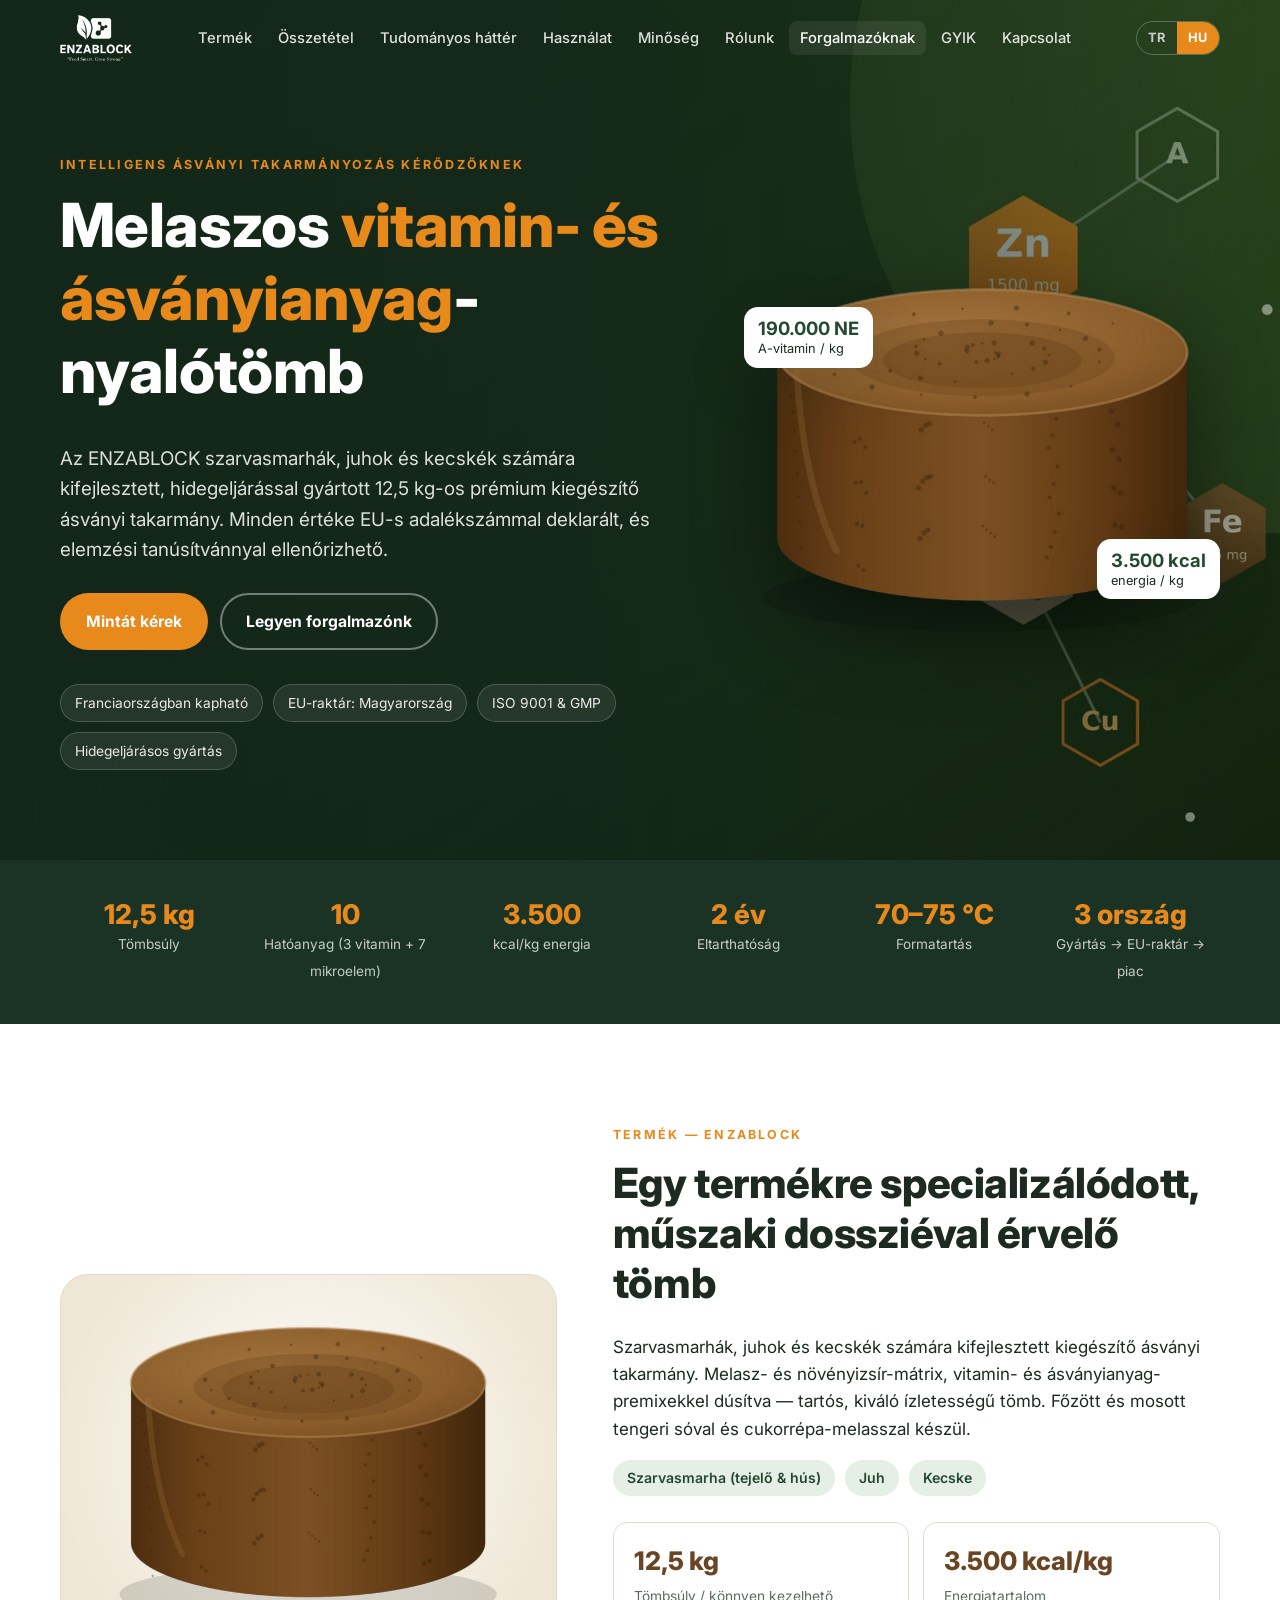
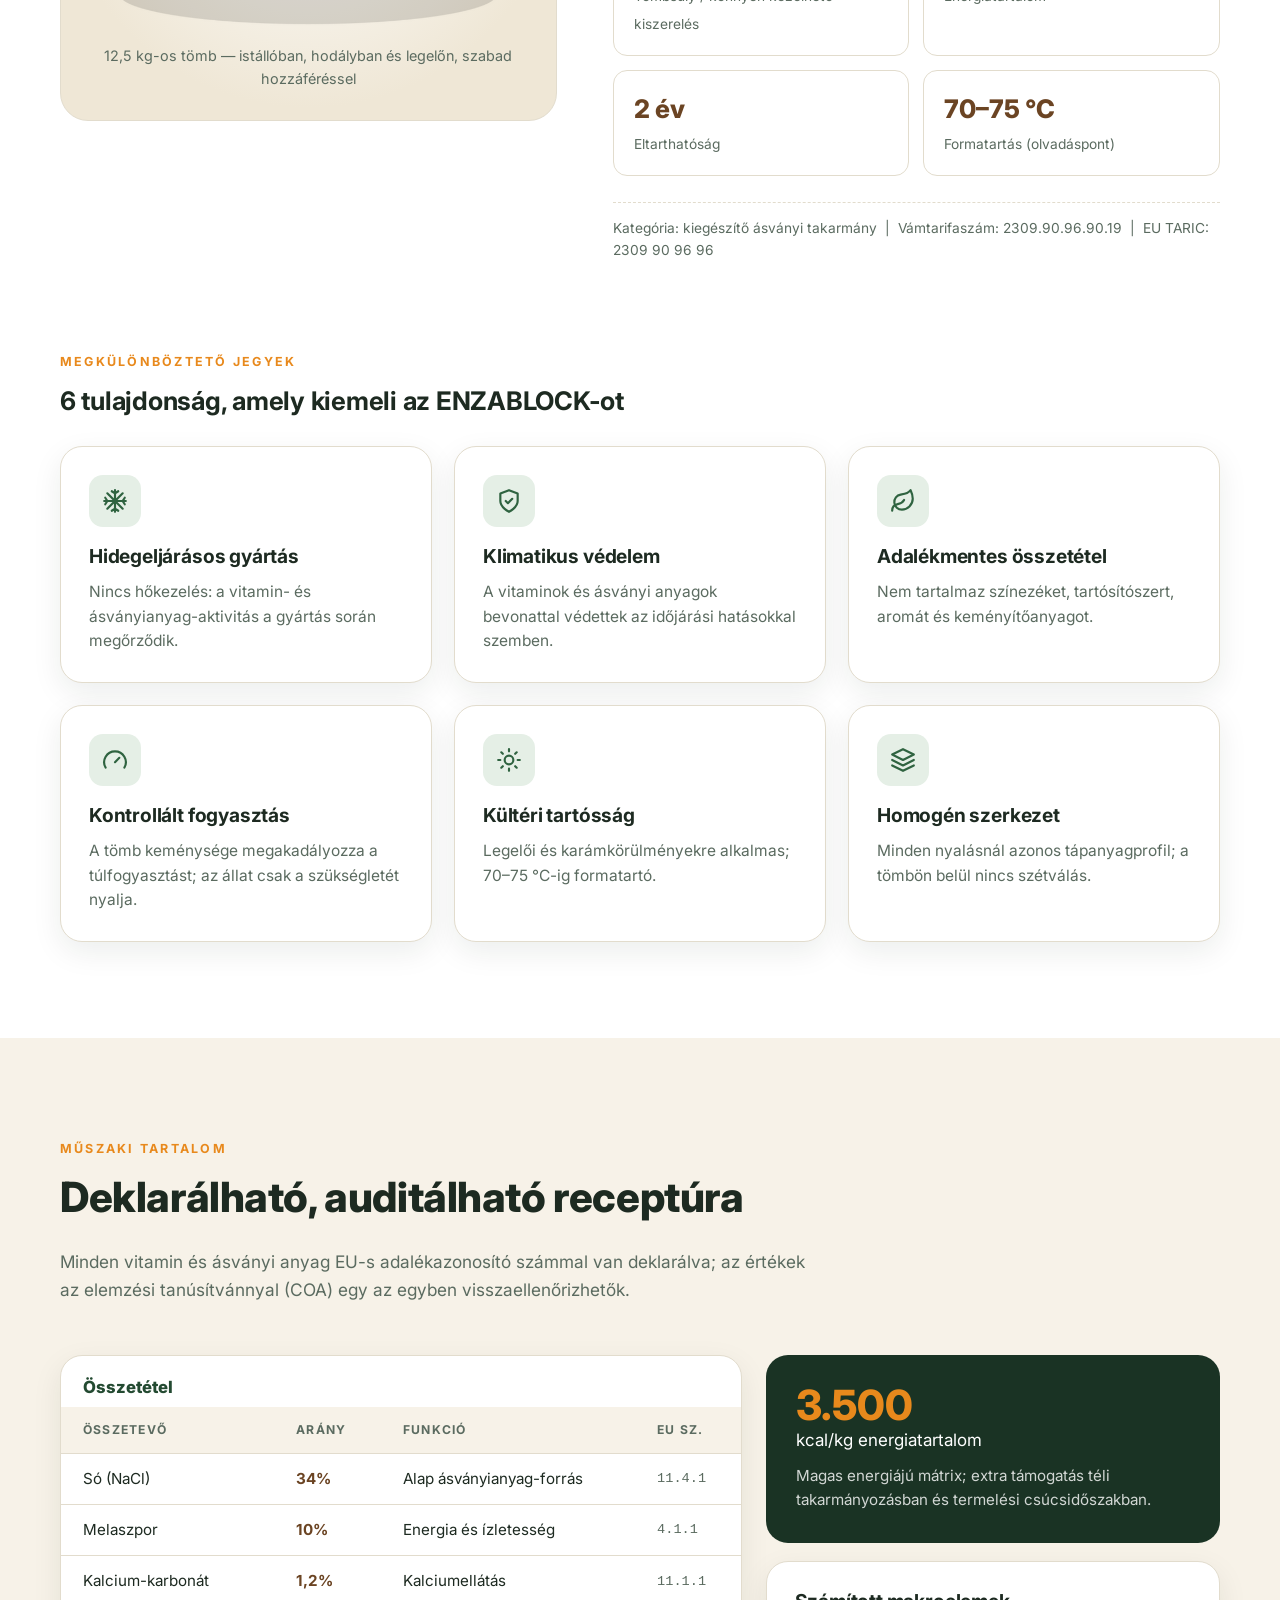
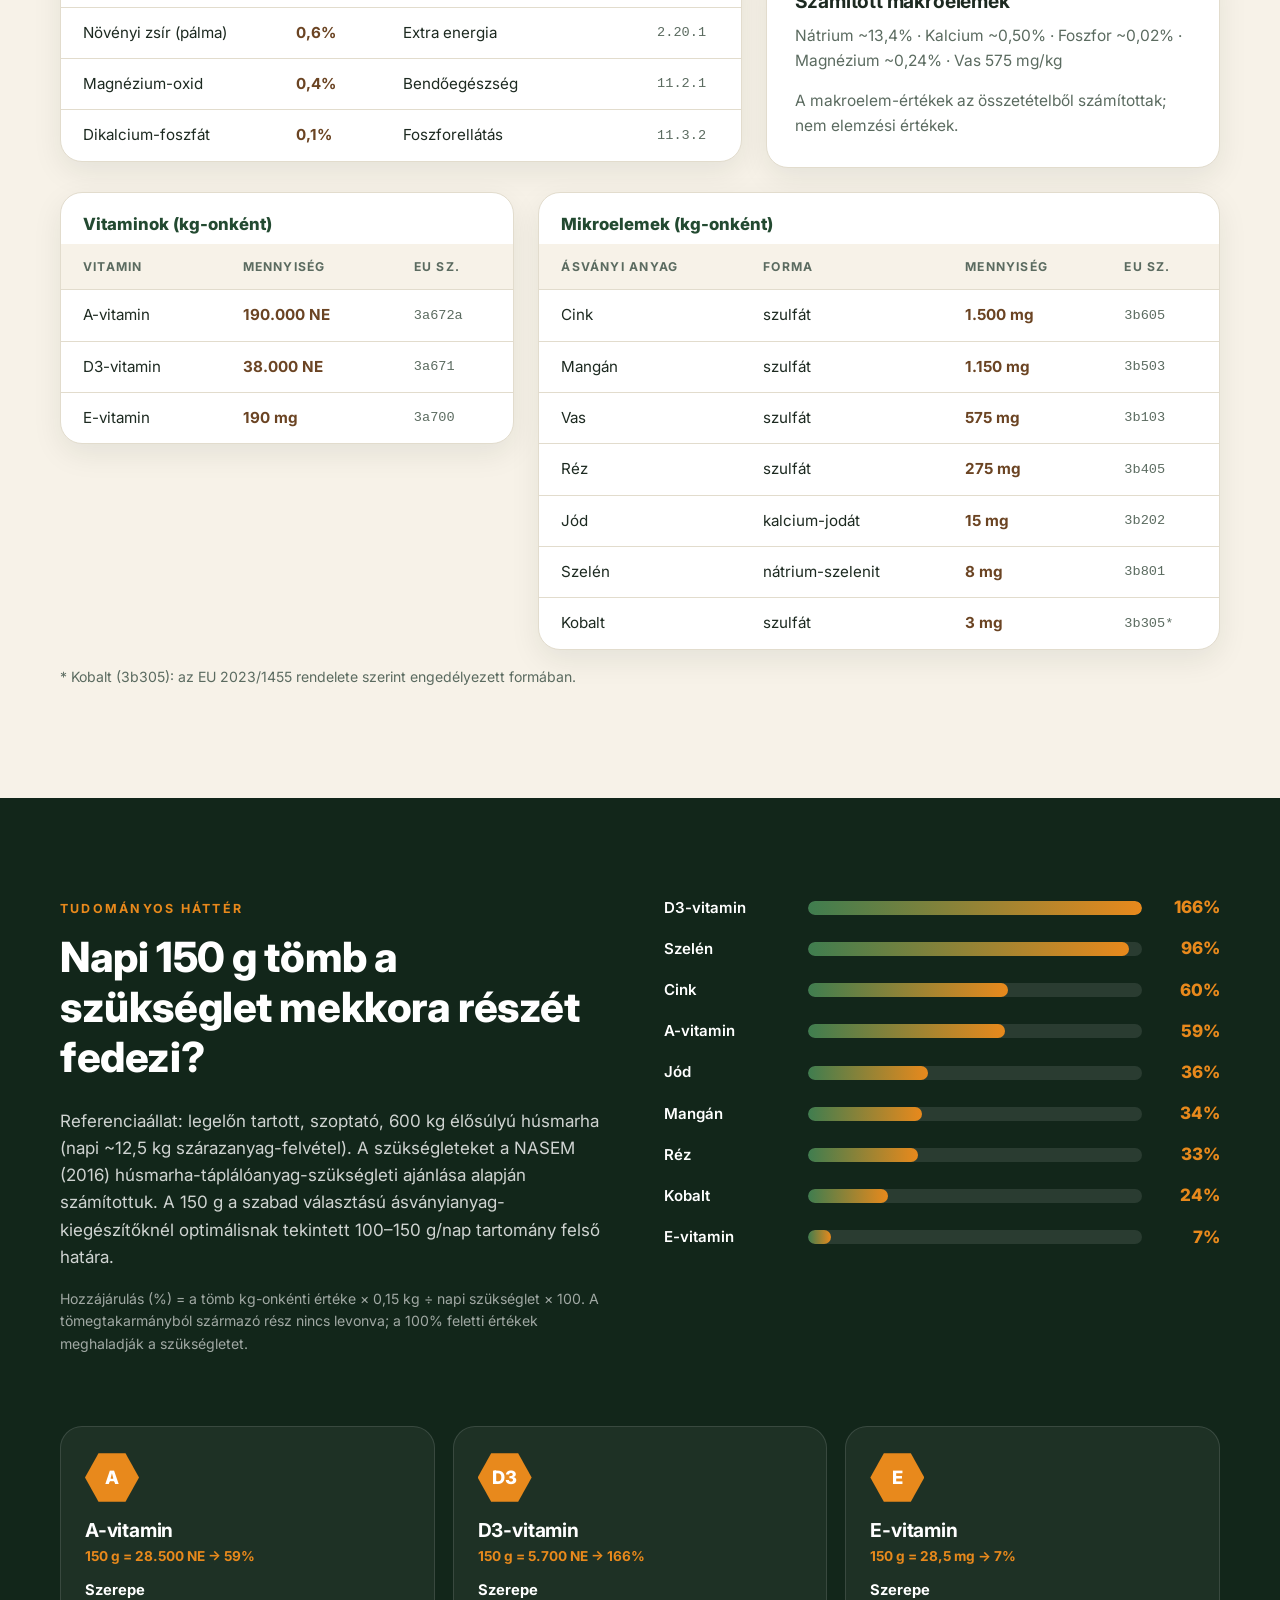
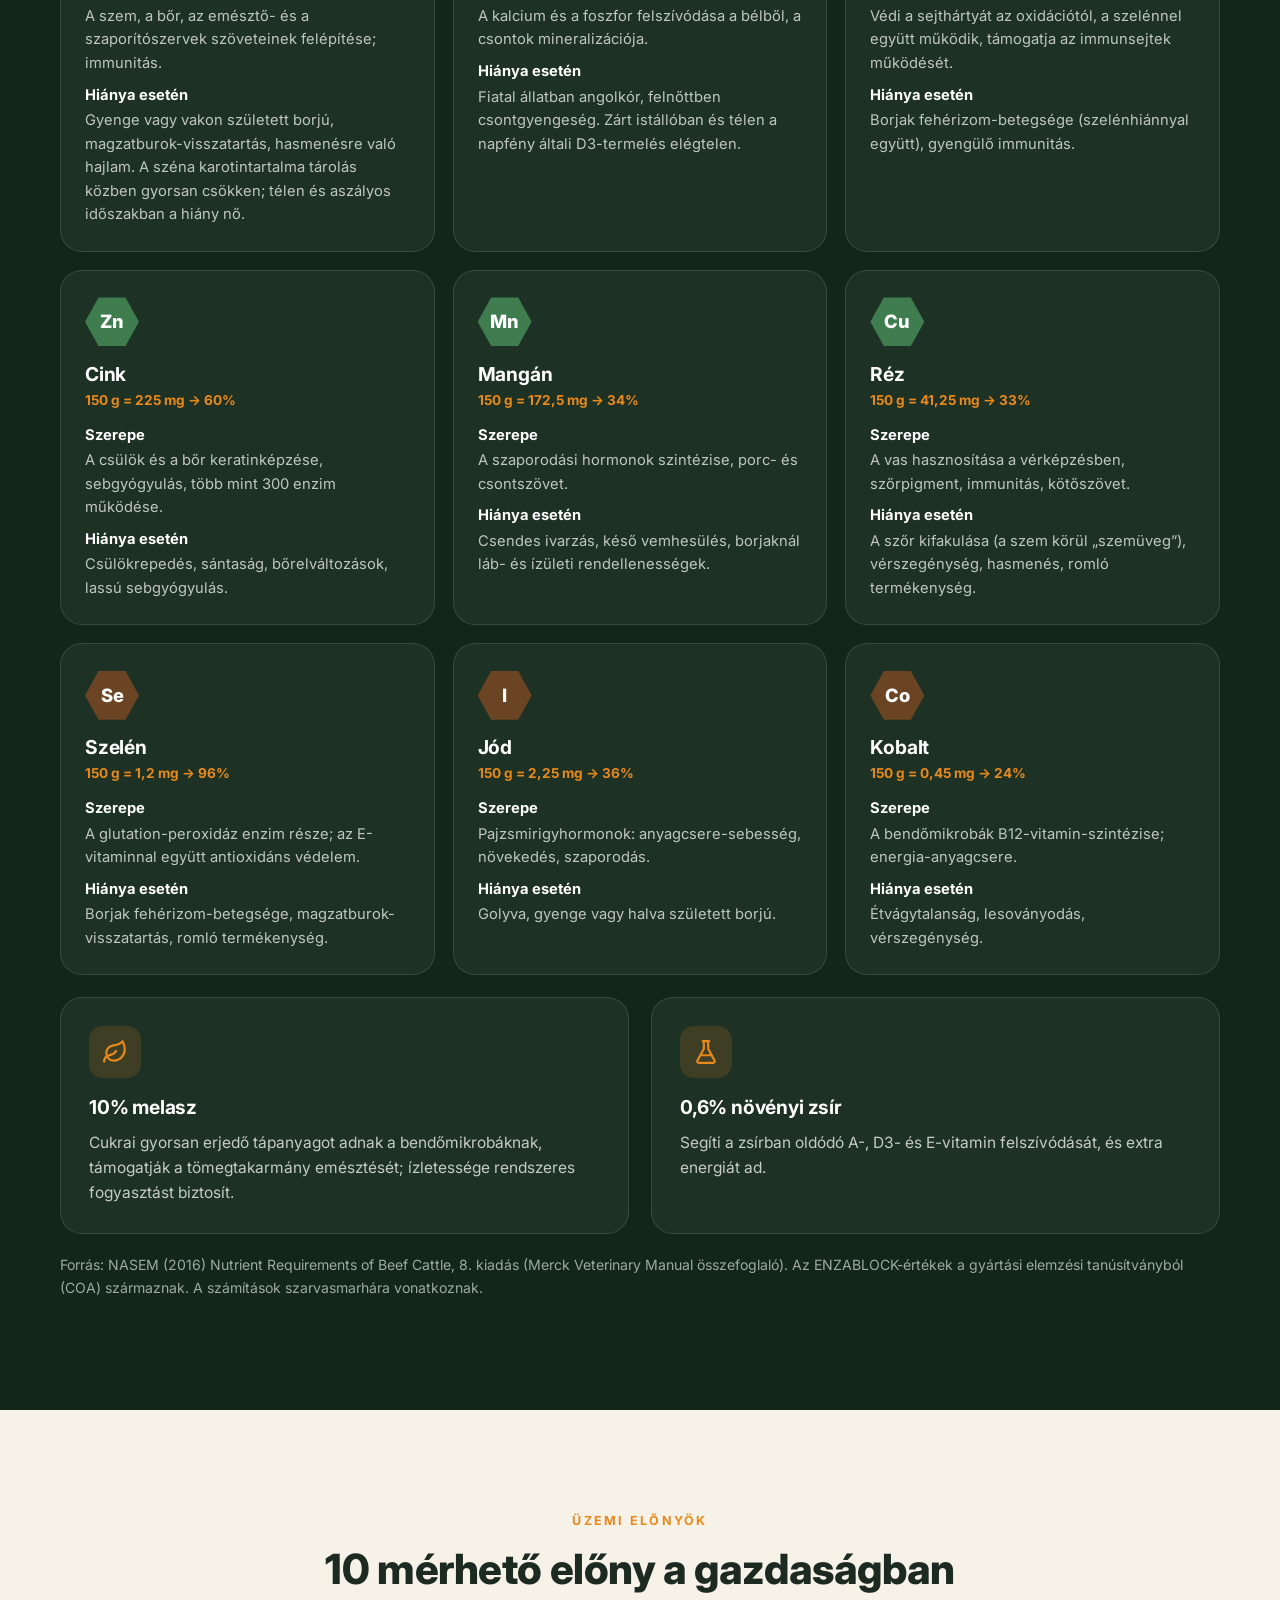
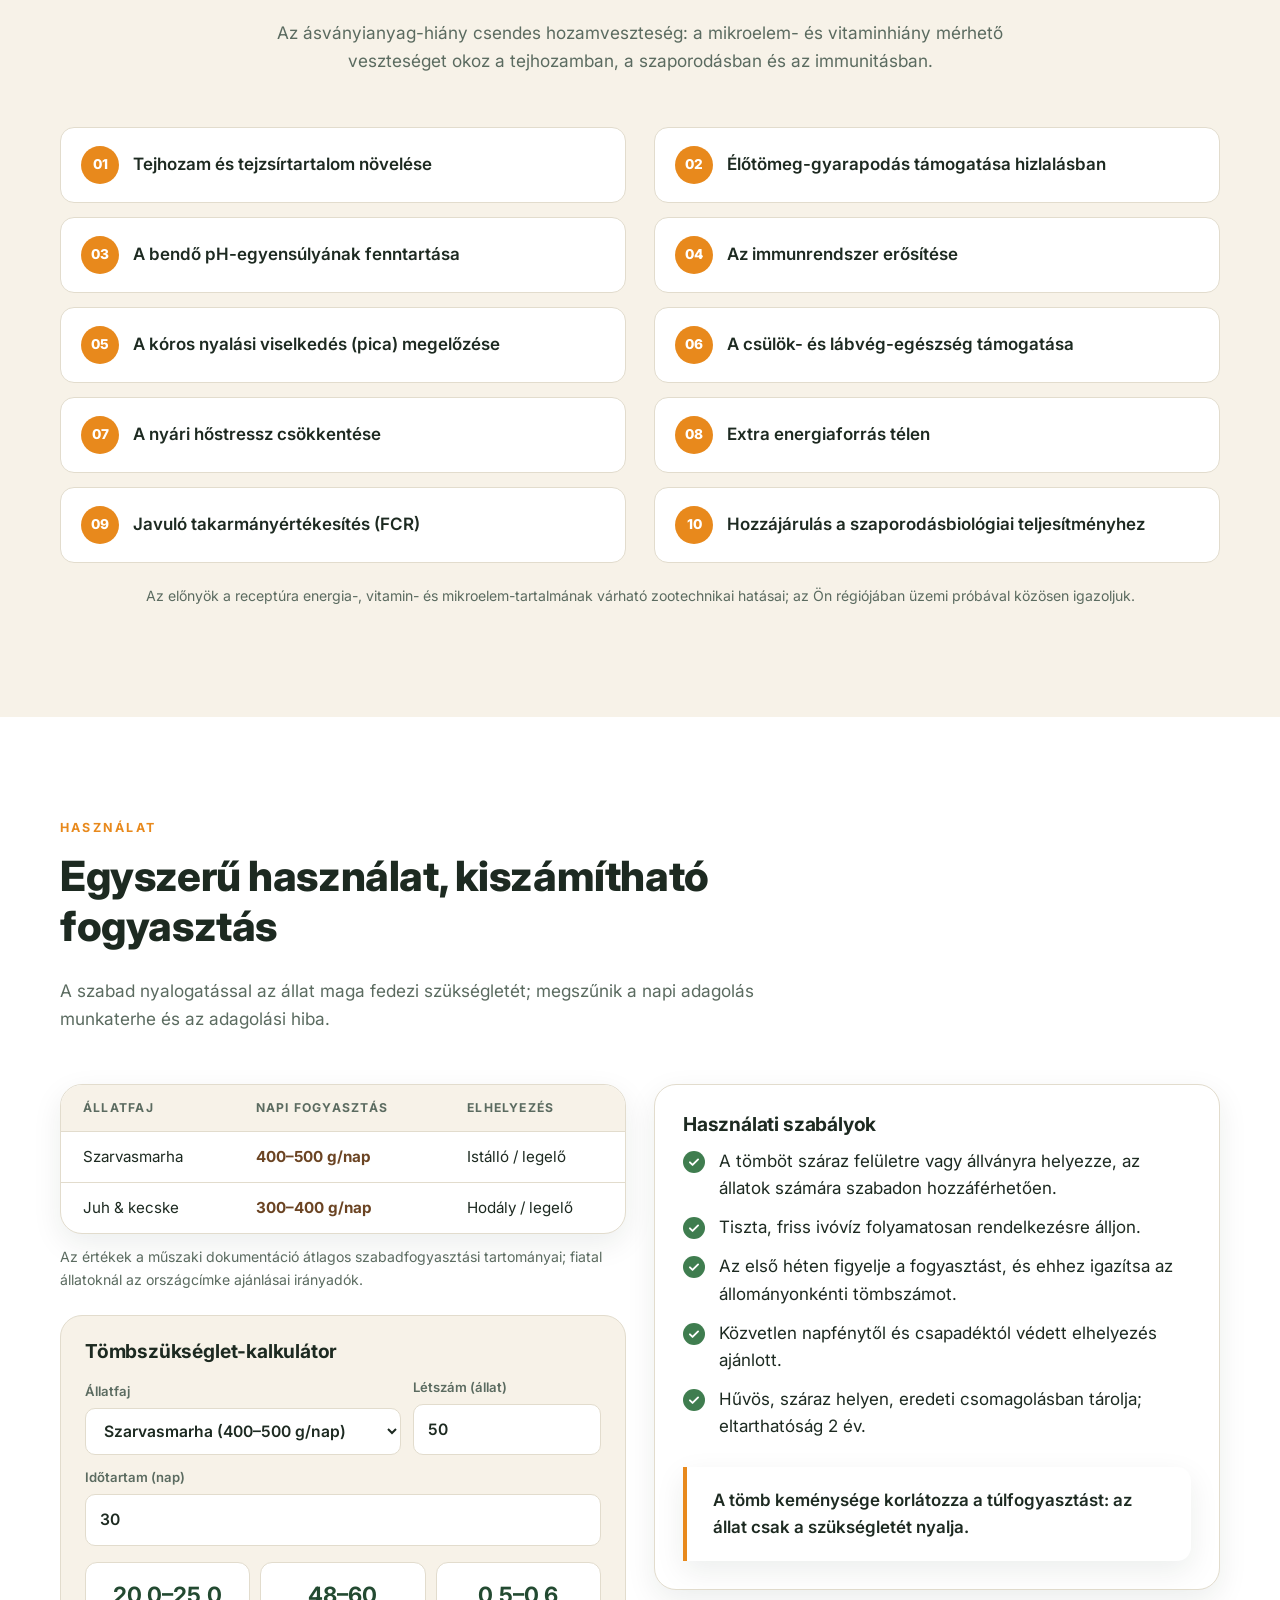
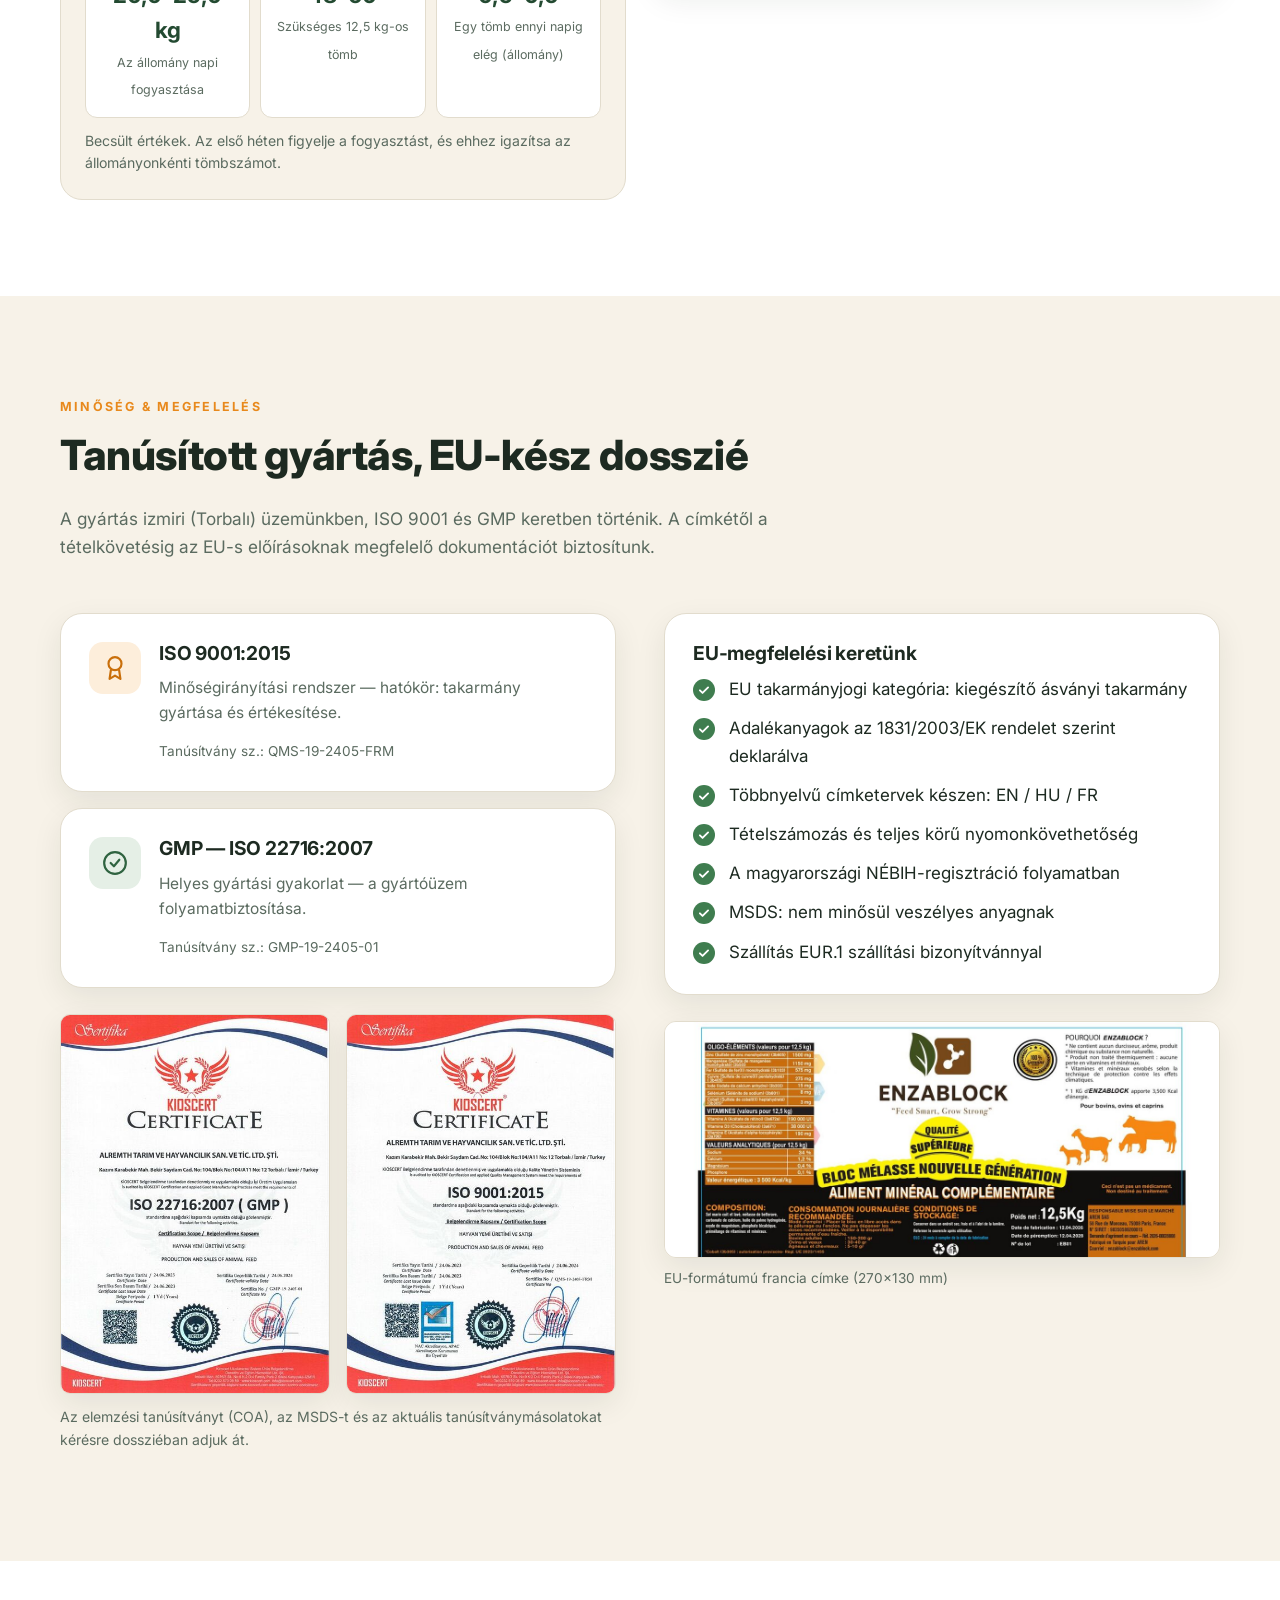
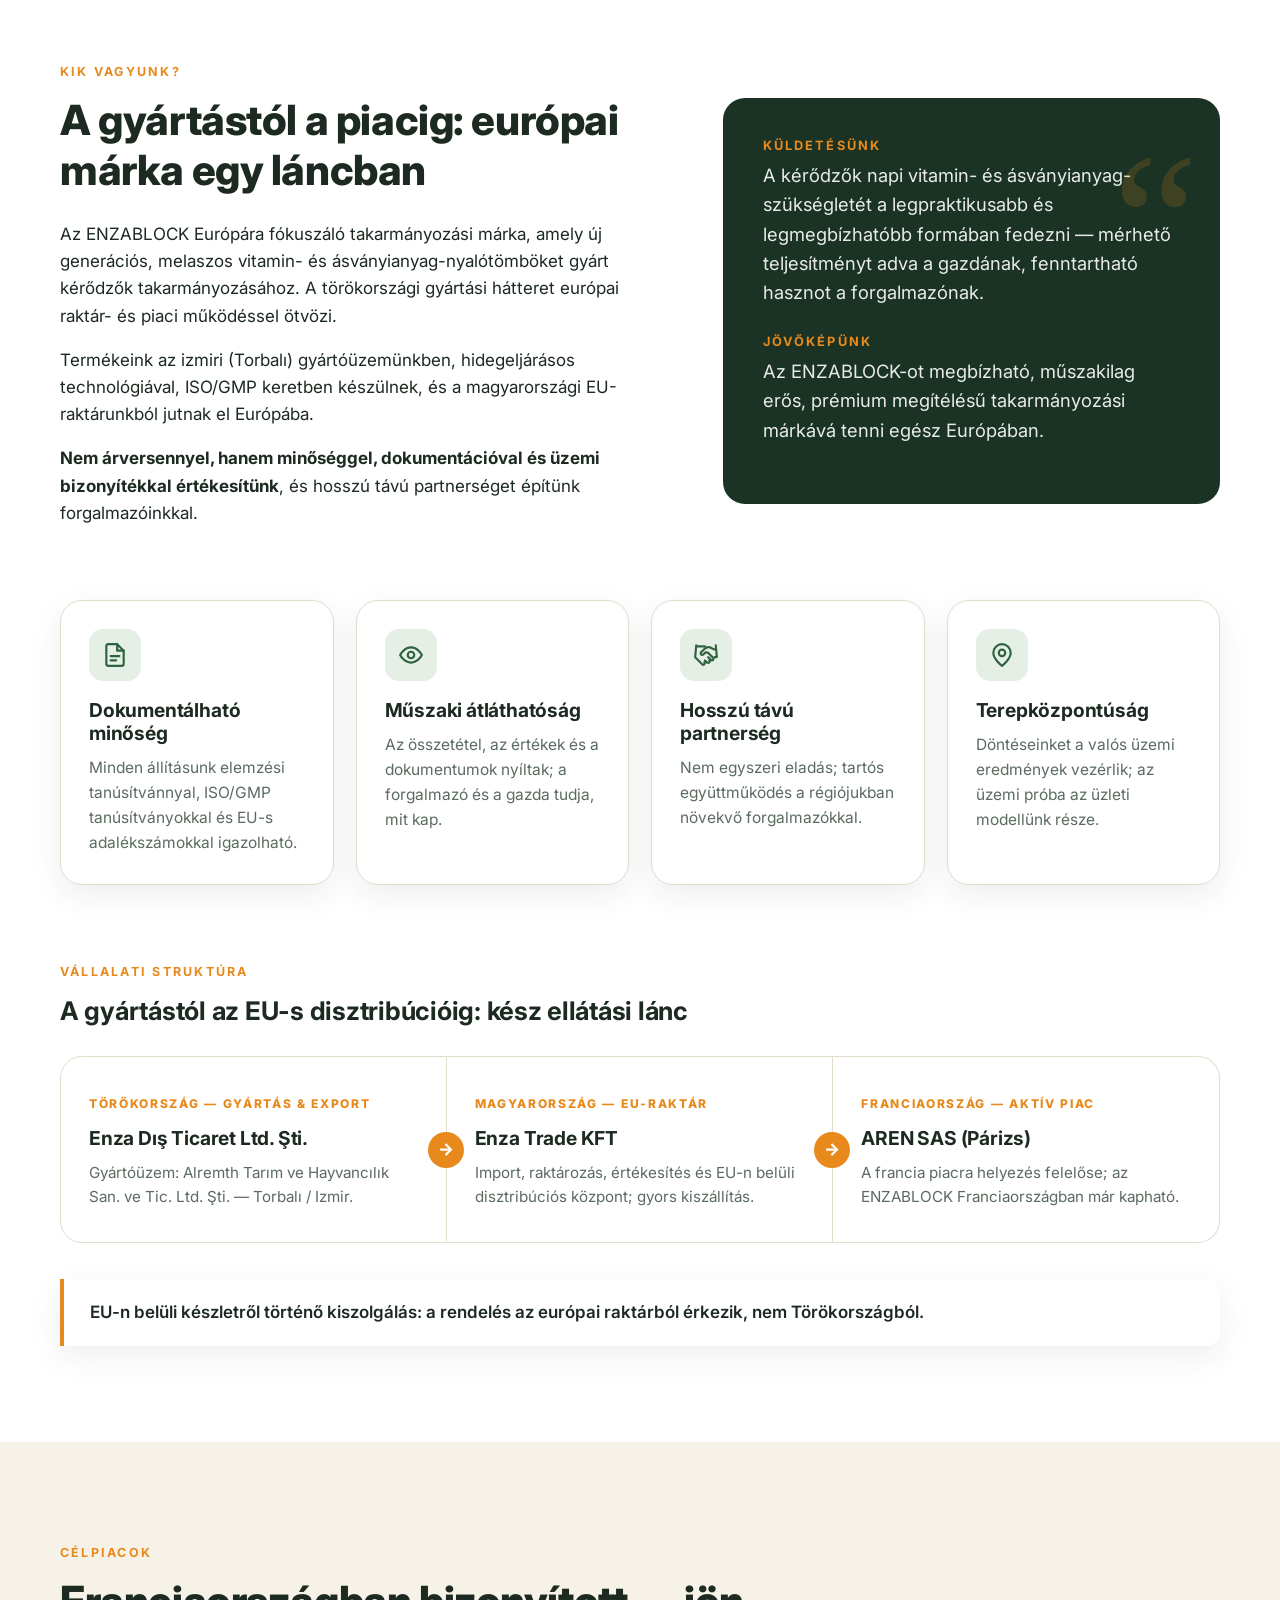
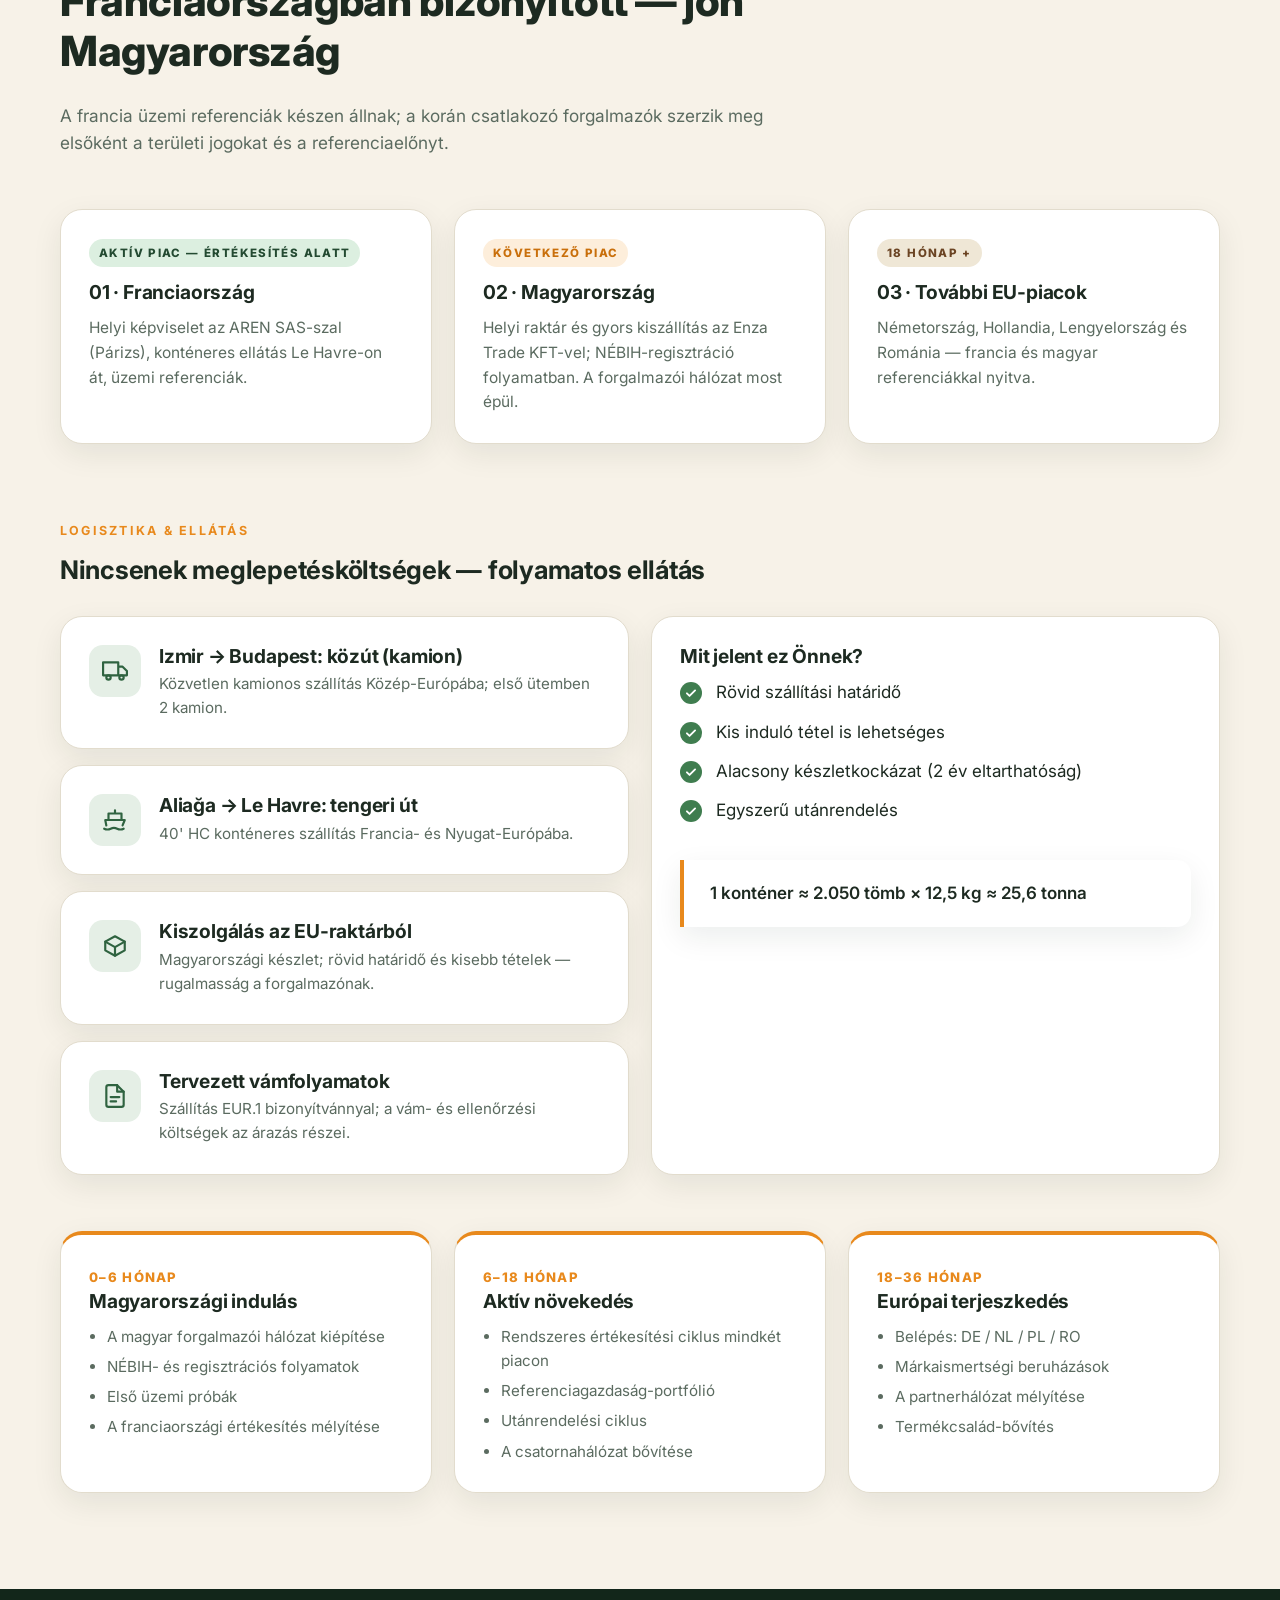
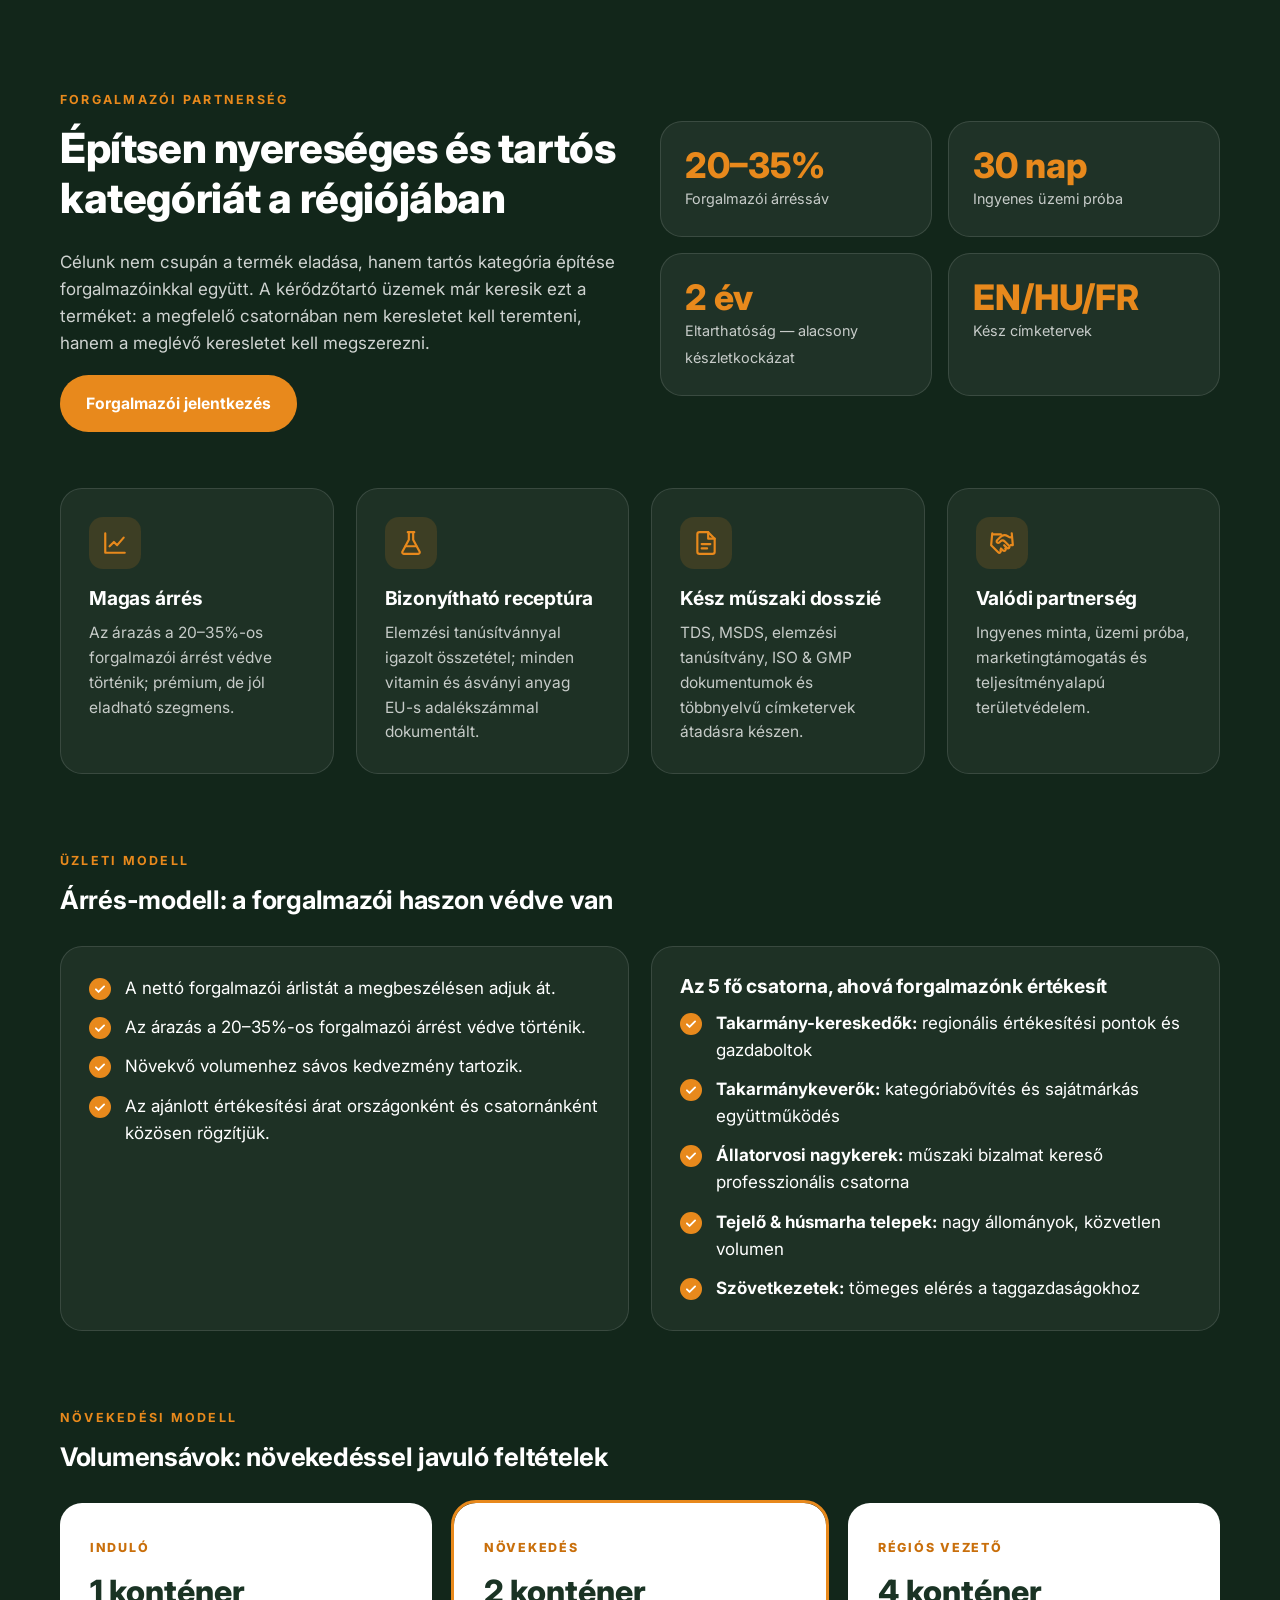
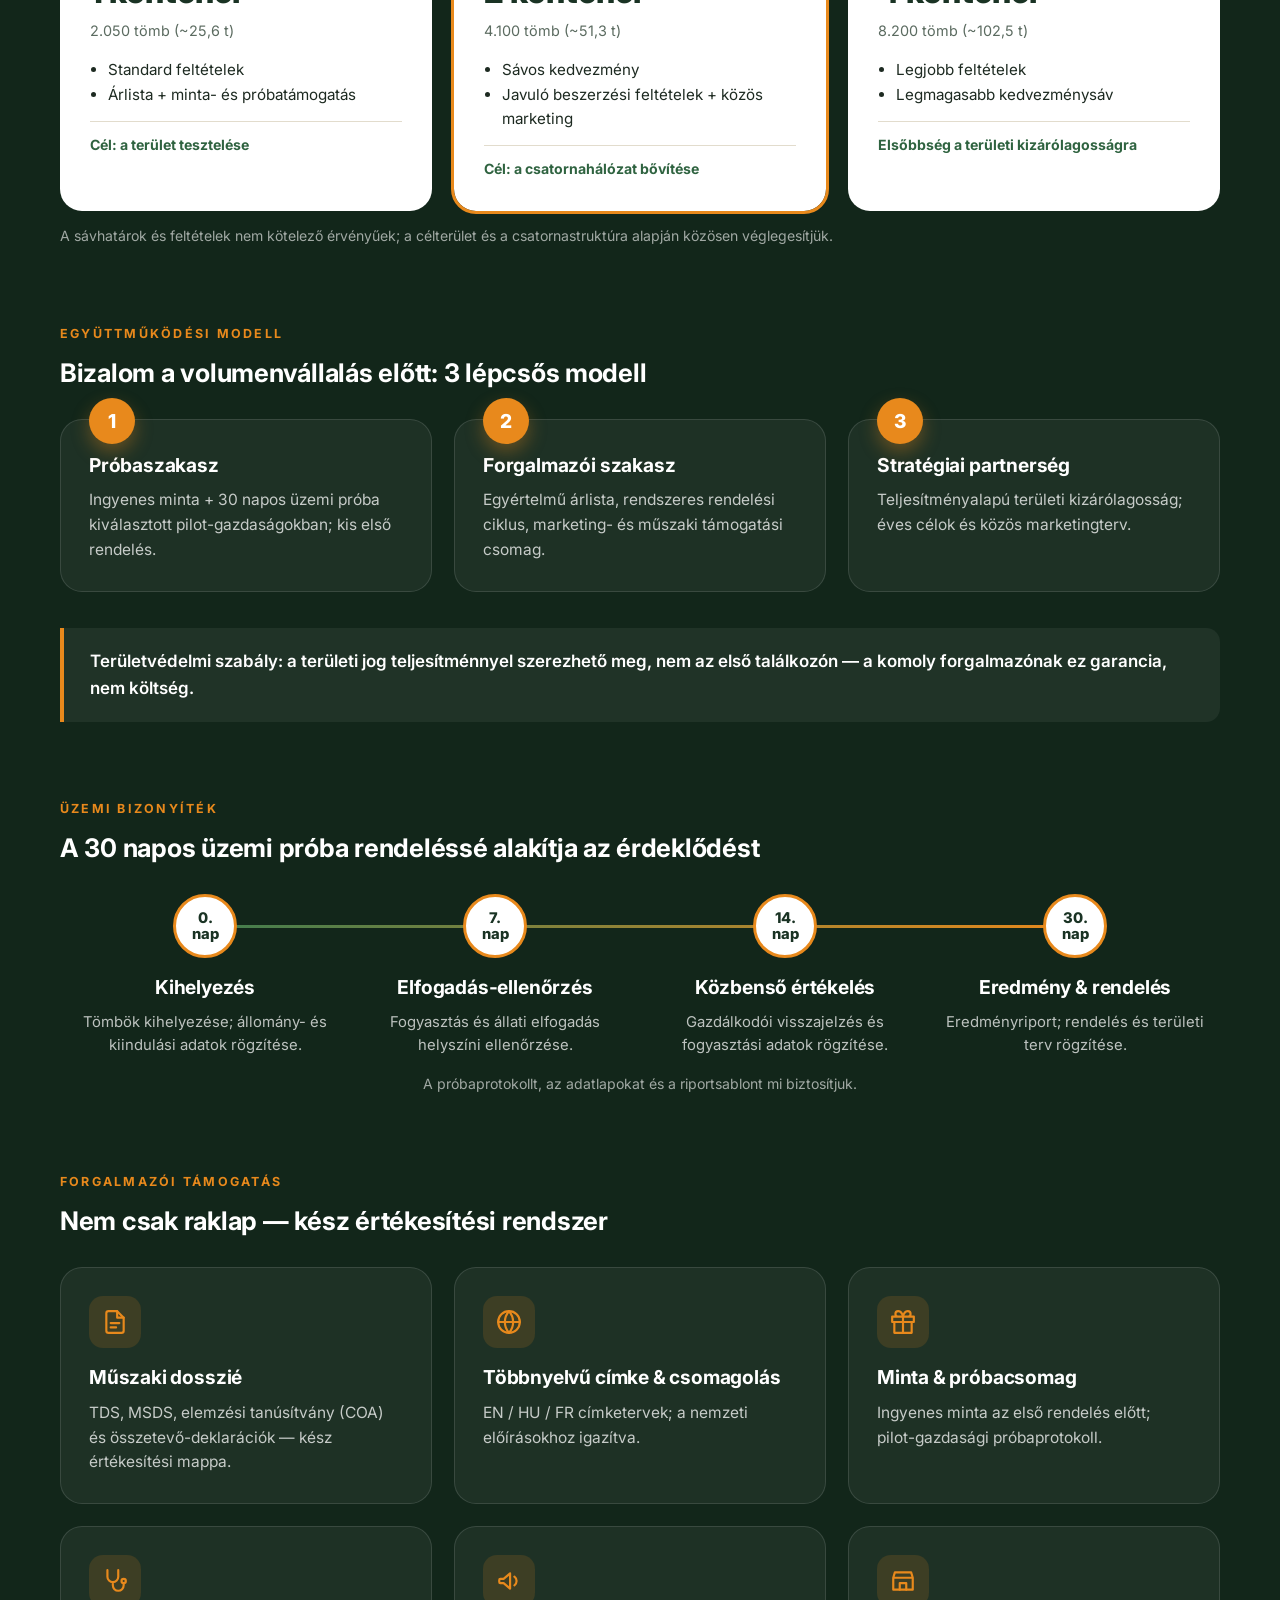
==== hu/index.html @ 6ae9e3ce "Add bilingual (TR/HU) ENZABLOCK website Static product and distributor site built from the company d" ====
<!doctype html>
<html lang="hu">
<head>
  <meta charset="utf-8">
  <script>document.documentElement.classList.add("js")</script>
  <meta name="viewport" content="width=device-width, initial-scale=1">
  <title>ENZABLOCK — Melaszos vitamin- és ásványianyag-nyalótömb</title>
  <meta name="description" content="ENZABLOCK: melaszos, vitaminokkal és ásványi anyagokkal dúsított 12,5 kg-os prémium nyalótömb szarvasmarhák, juhok és kecskék számára. Hidegeljárásos gyártás, ISO 9001 & GMP, EU-s adalékszámokkal deklarált receptúra. Franciaországban kapható, EU-raktár Magyarországon.">
  <meta name="theme-color" content="#12261a">
  <link rel="canonical" href="https://www.enzablock.com/hu/">
  <link rel="alternate" hreflang="tr" href="https://www.enzablock.com/">
  <link rel="alternate" hreflang="hu" href="https://www.enzablock.com/hu/">
  <link rel="alternate" hreflang="x-default" href="https://www.enzablock.com/">
  <meta property="og:type" content="website">
  <meta property="og:site_name" content="ENZABLOCK">
  <meta property="og:title" content="ENZABLOCK — Feed Smart, Grow Strong">
  <meta property="og:description" content="Melaszos vitamin- és ásványianyag-nyalótömb — 12,5 kg-os prémium tömb szarvasmarhák, juhok és kecskék számára.">
  <meta property="og:image" content="https://www.enzablock.com/assets/img/og-image.jpg">
  <meta property="og:locale" content="hu_HU">
  <meta property="og:locale:alternate" content="tr_TR">
  <link rel="icon" type="image/png" href="../assets/img/favicon.png">
  <link rel="apple-touch-icon" href="../assets/img/apple-touch-icon.png">
  <link rel="preconnect" href="https://fonts.googleapis.com">
  <link rel="preconnect" href="https://fonts.gstatic.com" crossorigin>
  <link href="https://fonts.googleapis.com/css2?family=Inter:wght@400;500;600;700;800&display=swap" rel="stylesheet">
  <link rel="stylesheet" href="../assets/css/style.css">
  <script type="application/ld+json">
  {
    "@context": "https://schema.org",
    "@graph": [
      {
        "@type": "Organization",
        "name": "ENZABLOCK",
        "url": "https://www.enzablock.com/hu/",
        "logo": "https://www.enzablock.com/assets/img/logo-white.png",
        "slogan": "Feed Smart, Grow Strong",
        "email": "info@enzablock.com",
        "telephone": "+36 70 533 31 51",
        "founder": { "@type": "Person", "name": "Eray Arpasin", "jobTitle": "Founder & President" }
      },
      {
        "@type": "Product",
        "name": "ENZABLOCK 12,5 kg",
        "brand": { "@type": "Brand", "name": "ENZABLOCK" },
        "image": "https://www.enzablock.com/assets/img/product.png",
        "description": "Melaszos vitamin- és ásványianyag-nyalótömb (kiegészítő ásványi takarmány) szarvasmarhák, juhok és kecskék számára.",
        "weight": { "@type": "QuantitativeValue", "value": 12.5, "unitCode": "KGM" }
      }
    ]
  }
  </script>
</head>
<body>
<a class="skip-link" href="#main">Ugrás a tartalomra</a>

<svg width="0" height="0" style="position:absolute" aria-hidden="true">
  <defs>
    <symbol id="i-snow" viewBox="0 0 24 24" fill="none" stroke="currentColor" stroke-width="2" stroke-linecap="round" stroke-linejoin="round"><path d="M12 2v20M4.9 4.9l14.2 14.2M2 12h20M4.9 19.1L19.1 4.9M9 3l3 2 3-2M9 21l3-2 3 2M3 9l2 3-2 3M21 9l-2 3 2 3"/></symbol>
    <symbol id="i-shield" viewBox="0 0 24 24" fill="none" stroke="currentColor" stroke-width="2" stroke-linecap="round" stroke-linejoin="round"><path d="M12 22s8-4 8-10V5l-8-3-8 3v7c0 6 8 10 8 10z"/><path d="M9 12l2 2 4-4"/></symbol>
    <symbol id="i-leaf" viewBox="0 0 24 24" fill="none" stroke="currentColor" stroke-width="2" stroke-linecap="round" stroke-linejoin="round"><path d="M11 20A7 7 0 0 1 9.8 6.1C15.5 5 17 4.5 19 2c1 2 2 4.2 2 8 0 5.5-4.8 10-10 10z"/><path d="M2 21c0-3 1.9-5.5 5.1-6.1 2.4-.5 4.9-2 5.9-3.9"/></symbol>
    <symbol id="i-gauge" viewBox="0 0 24 24" fill="none" stroke="currentColor" stroke-width="2" stroke-linecap="round" stroke-linejoin="round"><path d="M12 14l4-4"/><path d="M3.3 19a10 10 0 1 1 17.4 0"/></symbol>
    <symbol id="i-sun" viewBox="0 0 24 24" fill="none" stroke="currentColor" stroke-width="2" stroke-linecap="round" stroke-linejoin="round"><circle cx="12" cy="12" r="4"/><path d="M12 2v2M12 20v2M4.9 4.9l1.4 1.4M17.7 17.7l1.4 1.4M2 12h2M20 12h2M6.3 17.7l-1.4 1.4M19.1 4.9l-1.4 1.4"/></symbol>
    <symbol id="i-layers" viewBox="0 0 24 24" fill="none" stroke="currentColor" stroke-width="2" stroke-linecap="round" stroke-linejoin="round"><path d="M12 2l10 5-10 5L2 7l10-5z"/><path d="M2 17l10 5 10-5M2 12l10 5 10-5"/></symbol>
    <symbol id="i-file" viewBox="0 0 24 24" fill="none" stroke="currentColor" stroke-width="2" stroke-linecap="round" stroke-linejoin="round"><path d="M14 2H6a2 2 0 0 0-2 2v16a2 2 0 0 0 2 2h12a2 2 0 0 0 2-2V8z"/><path d="M14 2v6h6M8 13h8M8 17h5"/></symbol>
    <symbol id="i-eye" viewBox="0 0 24 24" fill="none" stroke="currentColor" stroke-width="2" stroke-linecap="round" stroke-linejoin="round"><path d="M2 12s3.5-7 10-7 10 7 10 7-3.5 7-10 7S2 12 2 12z"/><circle cx="12" cy="12" r="3"/></symbol>
    <symbol id="i-hand" viewBox="0 0 24 24" fill="none" stroke="currentColor" stroke-width="2" stroke-linecap="round" stroke-linejoin="round"><path d="M11 17l2 2a1.4 1.4 0 0 0 2-2"/><path d="M14 14l2.5 2.5a1.4 1.4 0 0 0 2-2l-3.9-3.9a3 3 0 0 0-4.2 0l-.9.9a1.4 1.4 0 0 1-2-2l2.8-2.8a5.8 5.8 0 0 1 7.1-.9l.5.3a4 4 0 0 0 2.8.6L21 6"/><path d="M21 3l1 11h-2M3 3L2 14l6.5 6.5a1.4 1.4 0 0 0 2-2M3 4h8"/></symbol>
    <symbol id="i-pin" viewBox="0 0 24 24" fill="none" stroke="currentColor" stroke-width="2" stroke-linecap="round" stroke-linejoin="round"><path d="M20 10c0 6-8 12-8 12S4 16 4 10a8 8 0 0 1 16 0z"/><circle cx="12" cy="10" r="3"/></symbol>
    <symbol id="i-box" viewBox="0 0 24 24" fill="none" stroke="currentColor" stroke-width="2" stroke-linecap="round" stroke-linejoin="round"><path d="M21 8l-9-5-9 5v8l9 5 9-5z"/><path d="M3 8l9 5 9-5M12 13v8"/></symbol>
    <symbol id="i-store" viewBox="0 0 24 24" fill="none" stroke="currentColor" stroke-width="2" stroke-linecap="round" stroke-linejoin="round"><path d="M3 9l1.5-5h15L21 9M3 9v11h18V9M3 9h18"/><path d="M9 20v-6h6v6"/></symbol>
    <symbol id="i-truck" viewBox="0 0 24 24" fill="none" stroke="currentColor" stroke-width="2" stroke-linecap="round" stroke-linejoin="round"><path d="M1 4h14v12H1zM15 8h4l4 4v4h-8"/><circle cx="6" cy="18" r="2"/><circle cx="18" cy="18" r="2"/></symbol>
    <symbol id="i-ship" viewBox="0 0 24 24" fill="none" stroke="currentColor" stroke-width="2" stroke-linecap="round" stroke-linejoin="round"><path d="M2 20c2 1 4 1 6 0s4-1 6 0 4 1 6 0"/><path d="M4 17l-1-5h18l-2 5M6 12V6h12v6M12 3v3"/></symbol>
    <symbol id="i-award" viewBox="0 0 24 24" fill="none" stroke="currentColor" stroke-width="2" stroke-linecap="round" stroke-linejoin="round"><circle cx="12" cy="8" r="6"/><path d="M8.2 13.9L7 22l5-3 5 3-1.2-8.1"/></symbol>
    <symbol id="i-check" viewBox="0 0 24 24" fill="none" stroke="currentColor" stroke-width="2" stroke-linecap="round" stroke-linejoin="round"><circle cx="12" cy="12" r="10"/><path d="M8 12l3 3 5-6"/></symbol>
    <symbol id="i-flask" viewBox="0 0 24 24" fill="none" stroke="currentColor" stroke-width="2" stroke-linecap="round" stroke-linejoin="round"><path d="M9 2h6M10 2v7L4 20a1.5 1.5 0 0 0 1.3 2h13.4A1.5 1.5 0 0 0 20 20l-6-11V2"/><path d="M7 15h10"/></symbol>
    <symbol id="i-stetho" viewBox="0 0 24 24" fill="none" stroke="currentColor" stroke-width="2" stroke-linecap="round" stroke-linejoin="round"><path d="M5 2v6a5 5 0 0 0 10 0V2M10 13v3a5 5 0 0 0 10 0v-2"/><circle cx="20" cy="12" r="2"/></symbol>
    <symbol id="i-chart" viewBox="0 0 24 24" fill="none" stroke="currentColor" stroke-width="2" stroke-linecap="round" stroke-linejoin="round"><path d="M3 3v18h18"/><path d="M7 15l4-4 3 3 6-7"/></symbol>
    <symbol id="i-megaphone" viewBox="0 0 24 24" fill="none" stroke="currentColor" stroke-width="2" stroke-linecap="round" stroke-linejoin="round"><path d="M3 11v2a1 1 0 0 0 1 1h3l6 5V5L7 10H4a1 1 0 0 0-1 1zM17 8a5 5 0 0 1 0 8"/></symbol>
    <symbol id="i-globe" viewBox="0 0 24 24" fill="none" stroke="currentColor" stroke-width="2" stroke-linecap="round" stroke-linejoin="round"><circle cx="12" cy="12" r="10"/><path d="M2 12h20M12 2a15 15 0 0 1 0 20M12 2a15 15 0 0 0 0 20"/></symbol>
    <symbol id="i-mail" viewBox="0 0 24 24" fill="none" stroke="currentColor" stroke-width="2" stroke-linecap="round" stroke-linejoin="round"><rect x="2" y="4" width="20" height="16" rx="2"/><path d="M22 6l-10 7L2 6"/></symbol>
    <symbol id="i-phone" viewBox="0 0 24 24" fill="none" stroke="currentColor" stroke-width="2" stroke-linecap="round" stroke-linejoin="round"><path d="M22 16.9v3a2 2 0 0 1-2.2 2 19.8 19.8 0 0 1-8.6-3.1 19.5 19.5 0 0 1-6-6A19.8 19.8 0 0 1 2.1 4.2 2 2 0 0 1 4.1 2h3a2 2 0 0 1 2 1.7c.1 1 .4 1.9.7 2.8a2 2 0 0 1-.5 2.1L8 9.9a16 16 0 0 0 6 6l1.3-1.3a2 2 0 0 1 2.1-.5c.9.3 1.8.6 2.8.7a2 2 0 0 1 1.7 2z"/></symbol>
    <symbol id="i-gift" viewBox="0 0 24 24" fill="none" stroke="currentColor" stroke-width="2" stroke-linecap="round" stroke-linejoin="round"><path d="M20 12v10H4V12M2 7h20v5H2zM12 22V7M12 7H7.5a2.5 2.5 0 0 1 0-5C11 2 12 7 12 7zM12 7h4.5a2.5 2.5 0 0 0 0-5C13 2 12 7 12 7z"/></symbol>
    <symbol id="i-up" viewBox="0 0 24 24" fill="none" stroke="currentColor" stroke-width="2.4" stroke-linecap="round" stroke-linejoin="round"><path d="M12 19V5M5 12l7-7 7 7"/></symbol>
  </defs>
</svg>

<header class="site-header">
  <div class="container nav">
    <a class="brand" href="#top" aria-label="ENZABLOCK kezdőlap"><img src="../assets/img/logo-white.png" alt="ENZABLOCK — Feed Smart, Grow Strong" width="520" height="335"></a>
    <ul class="nav-links" id="nav-links">
      <li><a href="#termek">Termék</a></li>
      <li><a href="#osszetetel">Összetétel</a></li>
      <li><a href="#tudomany">Tudományos háttér</a></li>
      <li><a href="#hasznalat">Használat</a></li>
      <li><a href="#minoseg">Minőség</a></li>
      <li><a href="#rolunk">Rólunk</a></li>
      <li><a href="#forgalmazoknak">Forgalmazóknak</a></li>
      <li><a href="#gyik">GYIK</a></li>
      <li><a href="#kapcsolat">Kapcsolat</a></li>
    </ul>
    <div class="nav-actions">
      <nav class="lang-switch" aria-label="Nyelv">
        <a href="../" hreflang="tr" lang="tr">TR</a>
        <a href="./" aria-current="true" hreflang="hu" lang="hu">HU</a>
      </nav>
      <button class="nav-toggle" aria-controls="nav-links" aria-expanded="false" aria-label="Menü megnyitása/bezárása">
        <svg viewBox="0 0 24 24" fill="none" stroke="currentColor" stroke-width="2" stroke-linecap="round"><path d="M3 6h18M3 12h18M3 18h18"/></svg>
      </button>
    </div>
  </div>
</header>

<main id="main">

<!-- HERO -->
<section class="hero" id="top">
  <div class="container">
    <div>
      <span class="eyebrow">Intelligens ásványi takarmányozás kérődzőknek</span>
      <h1>Melaszos <em>vitamin- és ásványianyag</em>-nyalótömb</h1>
      <p class="hero-lead">Az ENZABLOCK szarvasmarhák, juhok és kecskék számára kifejlesztett, hidegeljárással gyártott 12,5 kg-os prémium kiegészítő ásványi takarmány. Minden értéke EU-s adalékszámmal deklarált, és elemzési tanúsítvánnyal ellenőrizhető.</p>
      <div class="hero-ctas">
        <a class="btn btn-primary" href="#kapcsolat">Mintát kérek</a>
        <a class="btn btn-ghost" href="#forgalmazoknak">Legyen forgalmazónk</a>
      </div>
      <ul class="hero-badges">
        <li>Franciaországban kapható</li>
        <li>EU-raktár: Magyarország</li>
        <li>ISO 9001 & GMP</li>
        <li>Hidegeljárásos gyártás</li>
      </ul>
    </div>
    <div class="hero-visual">
      <img src="../assets/img/product.png" alt="ENZABLOCK 12,5 kg-os melaszos nyalótömb" width="720" height="600">
      <div class="hero-tag t1"><strong>190.000 NE</strong>A-vitamin / kg</div>
      <div class="hero-tag t2"><strong>3.500 kcal</strong>energia / kg</div>
    </div>
  </div>
</section>

<!-- STATS -->
<div class="stats">
  <div class="container stats-grid">
    <div class="stat"><b>12,5 kg</b><span>Tömbsúly</span></div>
    <div class="stat"><b>10</b><span>Hatóanyag (3 vitamin + 7 mikroelem)</span></div>
    <div class="stat"><b>3.500</b><span>kcal/kg energia</span></div>
    <div class="stat"><b>2 év</b><span>Eltarthatóság</span></div>
    <div class="stat"><b>70–75 °C</b><span>Formatartás</span></div>
    <div class="stat"><b>3 ország</b><span>Gyártás → EU-raktár → piac</span></div>
  </div>
</div>

<!-- PRODUCT -->
<section id="termek">
  <div class="container">
    <div class="product-grid">
      <figure class="product-visual reveal">
        <img src="../assets/img/product.png" alt="ENZABLOCK nyalótömb" width="720" height="600" loading="lazy">
        <figcaption>12,5 kg-os tömb — istállóban, hodályban és legelőn, szabad hozzáféréssel</figcaption>
      </figure>
      <div class="reveal">
        <span class="eyebrow">Termék — ENZABLOCK</span>
        <h2>Egy termékre specializálódott, műszaki dossziéval érvelő tömb</h2>
        <p>Szarvasmarhák, juhok és kecskék számára kifejlesztett kiegészítő ásványi takarmány. Melasz- és növényizsír-mátrix, vitamin- és ásványianyag-premixekkel dúsítva — tartós, kiváló ízletességű tömb. Főzött és mosott tengeri sóval és cukorrépa-melasszal készül.</p>
        <ul class="species">
          <li>Szarvasmarha (tejelő & hús)</li>
          <li>Juh</li>
          <li>Kecske</li>
        </ul>
        <div class="spec-grid">
          <div class="spec"><b>12,5 kg</b><span>Tömbsúly / könnyen kezelhető kiszerelés</span></div>
          <div class="spec"><b>3.500 kcal/kg</b><span>Energiatartalom</span></div>
          <div class="spec"><b>2 év</b><span>Eltarthatóság</span></div>
          <div class="spec"><b>70–75 °C</b><span>Formatartás (olvadáspont)</span></div>
        </div>
        <p class="codes">Kategória: kiegészítő ásványi takarmány &nbsp;|&nbsp; Vámtarifaszám: 2309.90.96.90.19 &nbsp;|&nbsp; EU TARIC: 2309 90 96 96</p>
      </div>
    </div>

    <div class="subhead reveal">
      <span class="eyebrow">Megkülönböztető jegyek</span>
      <h3>6 tulajdonság, amely kiemeli az ENZABLOCK-ot</h3>
    </div>
    <div class="grid grid-3">
      <article class="card reveal"><div class="icon"><svg><use href="#i-snow"/></svg></div><h3>Hidegeljárásos gyártás</h3><p>Nincs hőkezelés: a vitamin- és ásványianyag-aktivitás a gyártás során megőrződik.</p></article>
      <article class="card reveal"><div class="icon"><svg><use href="#i-shield"/></svg></div><h3>Klimatikus védelem</h3><p>A vitaminok és ásványi anyagok bevonattal védettek az időjárási hatásokkal szemben.</p></article>
      <article class="card reveal"><div class="icon"><svg><use href="#i-leaf"/></svg></div><h3>Adalékmentes összetétel</h3><p>Nem tartalmaz színezéket, tartósítószert, aromát és keményítőanyagot.</p></article>
      <article class="card reveal"><div class="icon"><svg><use href="#i-gauge"/></svg></div><h3>Kontrollált fogyasztás</h3><p>A tömb keménysége megakadályozza a túlfogyasztást; az állat csak a szükségletét nyalja.</p></article>
      <article class="card reveal"><div class="icon"><svg><use href="#i-sun"/></svg></div><h3>Kültéri tartósság</h3><p>Legelői és karámkörülményekre alkalmas; 70–75 °C-ig formatartó.</p></article>
      <article class="card reveal"><div class="icon"><svg><use href="#i-layers"/></svg></div><h3>Homogén szerkezet</h3><p>Minden nyalásnál azonos tápanyagprofil; a tömbön belül nincs szétválás.</p></article>
    </div>
  </div>
</section>

<!-- TECHNICAL -->
<section id="osszetetel" class="section-alt">
  <div class="container">
    <div class="section-head reveal">
      <span class="eyebrow">Műszaki tartalom</span>
      <h2>Deklarálható, auditálható receptúra</h2>
      <p>Minden vitamin és ásványi anyag EU-s adalékazonosító számmal van deklarálva; az értékek az elemzési tanúsítvánnyal (COA) egy az egyben visszaellenőrizhetők.</p>
    </div>

    <div class="tech-grid">
      <div class="table-wrap reveal">
        <table>
          <caption>Összetétel</caption>
          <thead><tr><th>Összetevő</th><th>Arány</th><th>Funkció</th><th>EU sz.</th></tr></thead>
          <tbody>
            <tr><td>Só (NaCl)</td><td class="val">34%</td><td>Alap ásványianyag-forrás</td><td class="code">11.4.1</td></tr>
            <tr><td>Melaszpor</td><td class="val">10%</td><td>Energia és ízletesség</td><td class="code">4.1.1</td></tr>
            <tr><td>Kalcium-karbonát</td><td class="val">1,2%</td><td>Kalciumellátás</td><td class="code">11.1.1</td></tr>
            <tr><td>Növényi zsír (pálma)</td><td class="val">0,6%</td><td>Extra energia</td><td class="code">2.20.1</td></tr>
            <tr><td>Magnézium-oxid</td><td class="val">0,4%</td><td>Bendőegészség</td><td class="code">11.2.1</td></tr>
            <tr><td>Dikalcium-foszfát</td><td class="val">0,1%</td><td>Foszforellátás</td><td class="code">11.3.2</td></tr>
          </tbody>
        </table>
      </div>
      <div class="tech-side">
        <div class="energy reveal">
          <b>3.500</b>
          <span>kcal/kg energiatartalom</span>
          <p>Magas energiájú mátrix; extra támogatás téli takarmányozásban és termelési csúcsidőszakban.</p>
        </div>
        <div class="card reveal">
          <h3>Számított makroelemek</h3>
          <p>Nátrium ~13,4% · Kalcium ~0,50% · Foszfor ~0,02% · Magnézium ~0,24% · Vas 575 mg/kg</p>
          <p class="note">A makroelem-értékek az összetételből számítottak; nem elemzési értékek.</p>
        </div>
      </div>
    </div>

    <div class="premix-grid">
      <div class="table-wrap reveal">
        <table>
          <caption>Vitaminok (kg-onként)</caption>
          <thead><tr><th>Vitamin</th><th>Mennyiség</th><th>EU sz.</th></tr></thead>
          <tbody>
            <tr><td>A-vitamin</td><td class="val">190.000 NE</td><td class="code">3a672a</td></tr>
            <tr><td>D3-vitamin</td><td class="val">38.000 NE</td><td class="code">3a671</td></tr>
            <tr><td>E-vitamin</td><td class="val">190 mg</td><td class="code">3a700</td></tr>
          </tbody>
        </table>
      </div>
      <div class="table-wrap reveal">
        <table>
          <caption>Mikroelemek (kg-onként)</caption>
          <thead><tr><th>Ásványi anyag</th><th>Forma</th><th>Mennyiség</th><th>EU sz.</th></tr></thead>
          <tbody>
            <tr><td>Cink</td><td>szulfát</td><td class="val">1.500 mg</td><td class="code">3b605</td></tr>
            <tr><td>Mangán</td><td>szulfát</td><td class="val">1.150 mg</td><td class="code">3b503</td></tr>
            <tr><td>Vas</td><td>szulfát</td><td class="val">575 mg</td><td class="code">3b103</td></tr>
            <tr><td>Réz</td><td>szulfát</td><td class="val">275 mg</td><td class="code">3b405</td></tr>
            <tr><td>Jód</td><td>kalcium-jodát</td><td class="val">15 mg</td><td class="code">3b202</td></tr>
            <tr><td>Szelén</td><td>nátrium-szelenit</td><td class="val">8 mg</td><td class="code">3b801</td></tr>
            <tr><td>Kobalt</td><td>szulfát</td><td class="val">3 mg</td><td class="code">3b305*</td></tr>
          </tbody>
        </table>
      </div>
    </div>
    <p class="note" style="margin-top:16px">* Kobalt (3b305): az EU 2023/1455 rendelete szerint engedélyezett formában.</p>
  </div>
</section>

<!-- SCIENCE -->
<section id="tudomany" class="section-dark">
  <div class="container">
    <div class="science-grid">
      <div class="reveal">
        <span class="eyebrow">Tudományos háttér</span>
        <h2>Napi 150 g tömb a szükséglet mekkora részét fedezi?</h2>
        <p>Referenciaállat: legelőn tartott, szoptató, 600 kg élősúlyú húsmarha (napi ~12,5 kg szárazanyag-felvétel). A szükségleteket a NASEM (2016) húsmarha-táplálóanyag-szükségleti ajánlása alapján számítottuk. A 150 g a szabad választású ásványianyag-kiegészítőknél optimálisnak tekintett 100–150 g/nap tartomány felső határa.</p>
        <p class="note">Hozzájárulás (%) = a tömb kg-onkénti értéke × 0,15 kg ÷ napi szükséglet × 100. A tömegtakarmányból származó rész nincs levonva; a 100% feletti értékek meghaladják a szükségletet.</p>
      </div>
      <div class="coverage reveal" aria-label="A napi szükséglet fedezése 150 g/nap fogyasztással">
        <div class="bar-row"><span class="lbl">D3-vitamin</span><span class="bar"><i data-w="166"></i></span><span class="pct">166%</span></div>
        <div class="bar-row"><span class="lbl">Szelén</span><span class="bar"><i data-w="96"></i></span><span class="pct">96%</span></div>
        <div class="bar-row"><span class="lbl">Cink</span><span class="bar"><i data-w="60"></i></span><span class="pct">60%</span></div>
        <div class="bar-row"><span class="lbl">A-vitamin</span><span class="bar"><i data-w="59"></i></span><span class="pct">59%</span></div>
        <div class="bar-row"><span class="lbl">Jód</span><span class="bar"><i data-w="36"></i></span><span class="pct">36%</span></div>
        <div class="bar-row"><span class="lbl">Mangán</span><span class="bar"><i data-w="34"></i></span><span class="pct">34%</span></div>
        <div class="bar-row"><span class="lbl">Réz</span><span class="bar"><i data-w="33"></i></span><span class="pct">33%</span></div>
        <div class="bar-row"><span class="lbl">Kobalt</span><span class="bar"><i data-w="24"></i></span><span class="pct">24%</span></div>
        <div class="bar-row"><span class="lbl">E-vitamin</span><span class="bar"><i data-w="7"></i></span><span class="pct">7%</span></div>
      </div>
    </div>

    <div class="nutrient-grid">
      <article class="card nutrient reveal">
        <div class="sym">A</div><h3>A-vitamin</h3><div class="dose">150 g = 28.500 NE → 59%</div>
        <dl><dt>Szerepe</dt><dd>A szem, a bőr, az emésztő- és a szaporítószervek szöveteinek felépítése; immunitás.</dd>
        <dt>Hiánya esetén</dt><dd>Gyenge vagy vakon született borjú, magzatburok-visszatartás, hasmenésre való hajlam. A széna karotintartalma tárolás közben gyorsan csökken; télen és aszályos időszakban a hiány nő.</dd></dl>
      </article>
      <article class="card nutrient reveal">
        <div class="sym">D3</div><h3>D3-vitamin</h3><div class="dose">150 g = 5.700 NE → 166%</div>
        <dl><dt>Szerepe</dt><dd>A kalcium és a foszfor felszívódása a bélből, a csontok mineralizációja.</dd>
        <dt>Hiánya esetén</dt><dd>Fiatal állatban angolkór, felnőttben csontgyengeség. Zárt istállóban és télen a napfény általi D3-termelés elégtelen.</dd></dl>
      </article>
      <article class="card nutrient reveal">
        <div class="sym">E</div><h3>E-vitamin</h3><div class="dose">150 g = 28,5 mg → 7%</div>
        <dl><dt>Szerepe</dt><dd>Védi a sejthártyát az oxidációtól, a szelénnel együtt működik, támogatja az immunsejtek működését.</dd>
        <dt>Hiánya esetén</dt><dd>Borjak fehérizom-betegsége (szelénhiánnyal együtt), gyengülő immunitás.</dd></dl>
      </article>
      <article class="card nutrient reveal">
        <div class="sym g">Zn</div><h3>Cink</h3><div class="dose">150 g = 225 mg → 60%</div>
        <dl><dt>Szerepe</dt><dd>A csülök és a bőr keratinképzése, sebgyógyulás, több mint 300 enzim működése.</dd>
        <dt>Hiánya esetén</dt><dd>Csülökrepedés, sántaság, bőrelváltozások, lassú sebgyógyulás.</dd></dl>
      </article>
      <article class="card nutrient reveal">
        <div class="sym g">Mn</div><h3>Mangán</h3><div class="dose">150 g = 172,5 mg → 34%</div>
        <dl><dt>Szerepe</dt><dd>A szaporodási hormonok szintézise, porc- és csontszövet.</dd>
        <dt>Hiánya esetén</dt><dd>Csendes ivarzás, késő vemhesülés, borjaknál láb- és ízületi rendellenességek.</dd></dl>
      </article>
      <article class="card nutrient reveal">
        <div class="sym g">Cu</div><h3>Réz</h3><div class="dose">150 g = 41,25 mg → 33%</div>
        <dl><dt>Szerepe</dt><dd>A vas hasznosítása a vérképzésben, szőrpigment, immunitás, kötőszövet.</dd>
        <dt>Hiánya esetén</dt><dd>A szőr kifakulása (a szem körül „szemüveg”), vérszegénység, hasmenés, romló termékenység.</dd></dl>
      </article>
      <article class="card nutrient reveal">
        <div class="sym b">Se</div><h3>Szelén</h3><div class="dose">150 g = 1,2 mg → 96%</div>
        <dl><dt>Szerepe</dt><dd>A glutation-peroxidáz enzim része; az E-vitaminnal együtt antioxidáns védelem.</dd>
        <dt>Hiánya esetén</dt><dd>Borjak fehérizom-betegsége, magzatburok-visszatartás, romló termékenység.</dd></dl>
      </article>
      <article class="card nutrient reveal">
        <div class="sym b">I</div><h3>Jód</h3><div class="dose">150 g = 2,25 mg → 36%</div>
        <dl><dt>Szerepe</dt><dd>Pajzsmirigyhormonok: anyagcsere-sebesség, növekedés, szaporodás.</dd>
        <dt>Hiánya esetén</dt><dd>Golyva, gyenge vagy halva született borjú.</dd></dl>
      </article>
      <article class="card nutrient reveal">
        <div class="sym b">Co</div><h3>Kobalt</h3><div class="dose">150 g = 0,45 mg → 24%</div>
        <dl><dt>Szerepe</dt><dd>A bendőmikrobák B12-vitamin-szintézise; energia-anyagcsere.</dd>
        <dt>Hiánya esetén</dt><dd>Étvágytalanság, lesoványodás, vérszegénység.</dd></dl>
      </article>
    </div>

    <div class="grid grid-2" style="margin-top:22px">
      <article class="card reveal"><div class="icon"><svg><use href="#i-leaf"/></svg></div><h3>10% melasz</h3><p>Cukrai gyorsan erjedő tápanyagot adnak a bendőmikrobáknak, támogatják a tömegtakarmány emésztését; ízletessége rendszeres fogyasztást biztosít.</p></article>
      <article class="card reveal"><div class="icon"><svg><use href="#i-flask"/></svg></div><h3>0,6% növényi zsír</h3><p>Segíti a zsírban oldódó A-, D3- és E-vitamin felszívódását, és extra energiát ad.</p></article>
    </div>
    <p class="note" style="margin-top:20px">Forrás: NASEM (2016) Nutrient Requirements of Beef Cattle, 8. kiadás (Merck Veterinary Manual összefoglaló). Az ENZABLOCK-értékek a gyártási elemzési tanúsítványból (COA) származnak. A számítások szarvasmarhára vonatkoznak.</p>
  </div>
</section>

<!-- BENEFITS -->
<section id="elonyok" class="section-alt">
  <div class="container">
    <div class="section-head center reveal">
      <span class="eyebrow">Üzemi előnyök</span>
      <h2>10 mérhető előny a gazdaságban</h2>
      <p>Az ásványianyag-hiány csendes hozamveszteség: a mikroelem- és vitaminhiány mérhető veszteséget okoz a tejhozamban, a szaporodásban és az immunitásban.</p>
    </div>
    <ul class="benefits reveal">
      <li><span>01</span>Tejhozam és tejzsírtartalom növelése</li>
      <li><span>02</span>Élőtömeg-gyarapodás támogatása hizlalásban</li>
      <li><span>03</span>A bendő pH-egyensúlyának fenntartása</li>
      <li><span>04</span>Az immunrendszer erősítése</li>
      <li><span>05</span>A kóros nyalási viselkedés (pica) megelőzése</li>
      <li><span>06</span>A csülök- és lábvég-egészség támogatása</li>
      <li><span>07</span>A nyári hőstressz csökkentése</li>
      <li><span>08</span>Extra energiaforrás télen</li>
      <li><span>09</span>Javuló takarmányértékesítés (FCR)</li>
      <li><span>10</span>Hozzájárulás a szaporodásbiológiai teljesítményhez</li>
    </ul>
    <p class="note" style="text-align:center;margin-top:22px">Az előnyök a receptúra energia-, vitamin- és mikroelem-tartalmának várható zootechnikai hatásai; az Ön régiójában üzemi próbával közösen igazoljuk.</p>
  </div>
</section>

<!-- USAGE -->
<section id="hasznalat">
  <div class="container">
    <div class="section-head reveal">
      <span class="eyebrow">Használat</span>
      <h2>Egyszerű használat, kiszámítható fogyasztás</h2>
      <p>A szabad nyalogatással az állat maga fedezi szükségletét; megszűnik a napi adagolás munkaterhe és az adagolási hiba.</p>
    </div>
    <div class="usage-grid">
      <div class="reveal">
        <div class="table-wrap">
          <table>
            <thead><tr><th>Állatfaj</th><th>Napi fogyasztás</th><th>Elhelyezés</th></tr></thead>
            <tbody>
              <tr><td>Szarvasmarha</td><td class="val">400–500 g/nap</td><td>Istálló / legelő</td></tr>
              <tr><td>Juh & kecske</td><td class="val">300–400 g/nap</td><td>Hodály / legelő</td></tr>
            </tbody>
          </table>
        </div>
        <p class="note" style="margin-top:12px">Az értékek a műszaki dokumentáció átlagos szabadfogyasztási tartományai; fiatal állatoknál az országcímke ajánlásai irányadók.</p>

        <form class="calc" data-calc onsubmit="return false">
          <h3>Tömbszükséglet-kalkulátor</h3>
          <div class="calc-row">
            <label>Állatfaj
              <select name="species">
                <option value="400-500">Szarvasmarha (400–500 g/nap)</option>
                <option value="300-400">Juh & kecske (300–400 g/nap)</option>
              </select>
            </label>
            <label>Létszám (állat)
              <input name="herd" type="number" min="1" max="100000" value="50" inputmode="numeric">
            </label>
            <label>Időtartam (nap)
              <input name="days" type="number" min="1" max="3650" value="30" inputmode="numeric">
            </label>
          </div>
          <div class="calc-out" aria-live="polite">
            <div><b data-out="daily">–</b><span>Az állomány napi fogyasztása</span></div>
            <div><b data-out="blocks">–</b><span>Szükséges 12,5 kg-os tömb</span></div>
            <div><b data-out="last">–</b><span>Egy tömb ennyi napig elég (állomány)</span></div>
          </div>
          <p class="note" style="margin:12px 0 0">Becsült értékek. Az első héten figyelje a fogyasztást, és ehhez igazítsa az állományonkénti tömbszámot.</p>
        </form>
      </div>
      <div class="card reveal">
        <h3>Használati szabályok</h3>
        <ul class="check-list">
          <li>A tömböt száraz felületre vagy állványra helyezze, az állatok számára szabadon hozzáférhetően.</li>
          <li>Tiszta, friss ivóvíz folyamatosan rendelkezésre álljon.</li>
          <li>Az első héten figyelje a fogyasztást, és ehhez igazítsa az állományonkénti tömbszámot.</li>
          <li>Közvetlen napfénytől és csapadéktól védett elhelyezés ajánlott.</li>
          <li>Hűvös, száraz helyen, eredeti csomagolásban tárolja; eltarthatóság 2 év.</li>
        </ul>
        <div class="callout" style="margin-top:26px">A tömb keménysége korlátozza a túlfogyasztást: az állat csak a szükségletét nyalja.</div>
      </div>
    </div>
  </div>
</section>

<!-- QUALITY -->
<section id="minoseg" class="section-alt">
  <div class="container">
    <div class="section-head reveal">
      <span class="eyebrow">Minőség & megfelelés</span>
      <h2>Tanúsított gyártás, EU-kész dosszié</h2>
      <p>A gyártás izmiri (Torbalı) üzemünkben, ISO 9001 és GMP keretben történik. A címkétől a tételkövetésig az EU-s előírásoknak megfelelő dokumentációt biztosítunk.</p>
    </div>
    <div class="quality-grid">
      <div class="reveal">
        <div class="cert-cards">
          <div class="card cert-card"><div class="icon orange"><svg><use href="#i-award"/></svg></div><div><h3>ISO 9001:2015</h3><p>Minőségirányítási rendszer — hatókör: takarmány gyártása és értékesítése.</p><small>Tanúsítvány sz.: QMS-19-2405-FRM</small></div></div>
          <div class="card cert-card"><div class="icon"><svg><use href="#i-check"/></svg></div><div><h3>GMP — ISO 22716:2007</h3><p>Helyes gyártási gyakorlat — a gyártóüzem folyamatbiztosítása.</p><small>Tanúsítvány sz.: GMP-19-2405-01</small></div></div>
        </div>
        <div class="cert-imgs">
          <img src="../assets/img/cert-iso9001.jpg" alt="A gyártóüzem ISO 9001:2015 tanúsítványmintája" width="480" height="678" loading="lazy">
          <img src="../assets/img/cert-gmp.jpg" alt="A gyártóüzem GMP ISO 22716:2007 tanúsítványmintája" width="480" height="678" loading="lazy">
        </div>
        <p class="note" style="margin-top:12px">Az elemzési tanúsítványt (COA), az MSDS-t és az aktuális tanúsítványmásolatokat kérésre dossziéban adjuk át.</p>
      </div>
      <div class="reveal">
        <div class="card">
          <h3>EU-megfelelési keretünk</h3>
          <ul class="check-list">
            <li>EU takarmányjogi kategória: kiegészítő ásványi takarmány</li>
            <li>Adalékanyagok az 1831/2003/EK rendelet szerint deklarálva</li>
            <li>Többnyelvű címketervek készen: EN / HU / FR</li>
            <li>Tételszámozás és teljes körű nyomonkövethetőség</li>
            <li>A magyarországi NÉBIH-regisztráció folyamatban</li>
            <li>MSDS: nem minősül veszélyes anyagnak</li>
            <li>Szállítás EUR.1 szállítási bizonyítvánnyal</li>
          </ul>
        </div>
        <figure class="label-fig">
          <img src="../assets/img/label-fr.jpg" alt="ENZABLOCK francia címke" width="1200" height="510" loading="lazy">
          <figcaption>EU-formátumú francia címke (270×130 mm)</figcaption>
        </figure>
      </div>
    </div>
  </div>
</section>

<!-- ABOUT -->
<section id="rolunk">
  <div class="container">
    <div class="about-grid">
      <div class="reveal">
        <span class="eyebrow">Kik vagyunk?</span>
        <h2>A gyártástól a piacig: európai márka egy láncban</h2>
        <p>Az ENZABLOCK Európára fókuszáló takarmányozási márka, amely új generációs, melaszos vitamin- és ásványianyag-nyalótömböket gyárt kérődzők takarmányozásához. A törökországi gyártási hátteret európai raktár- és piaci működéssel ötvözi.</p>
        <p>Termékeink az izmiri (Torbalı) gyártóüzemünkben, hidegeljárásos technológiával, ISO/GMP keretben készülnek, és a magyarországi EU-raktárunkból jutnak el Európába.</p>
        <p><strong>Nem árversennyel, hanem minőséggel, dokumentációval és üzemi bizonyítékkal értékesítünk</strong>, és hosszú távú partnerséget építünk forgalmazóinkkal.</p>
      </div>
      <div class="about-quote reveal">
        <h3>Küldetésünk</h3>
        <p>A kérődzők napi vitamin- és ásványianyag-szükségletét a legpraktikusabb és legmegbízhatóbb formában fedezni — mérhető teljesítményt adva a gazdának, fenntartható hasznot a forgalmazónak.</p>
        <h3>Jövőképünk</h3>
        <p>Az ENZABLOCK-ot megbízható, műszakilag erős, prémium megítélésű takarmányozási márkává tenni egész Európában.</p>
      </div>
    </div>

    <div class="values grid grid-4">
      <article class="card reveal"><div class="icon"><svg><use href="#i-file"/></svg></div><h3>Dokumentálható minőség</h3><p>Minden állításunk elemzési tanúsítvánnyal, ISO/GMP tanúsítványokkal és EU-s adalékszámokkal igazolható.</p></article>
      <article class="card reveal"><div class="icon"><svg><use href="#i-eye"/></svg></div><h3>Műszaki átláthatóság</h3><p>Az összetétel, az értékek és a dokumentumok nyíltak; a forgalmazó és a gazda tudja, mit kap.</p></article>
      <article class="card reveal"><div class="icon"><svg><use href="#i-hand"/></svg></div><h3>Hosszú távú partnerség</h3><p>Nem egyszeri eladás; tartós együttműködés a régiójukban növekvő forgalmazókkal.</p></article>
      <article class="card reveal"><div class="icon"><svg><use href="#i-pin"/></svg></div><h3>Terepközpontúság</h3><p>Döntéseinket a valós üzemi eredmények vezérlik; az üzemi próba az üzleti modellünk része.</p></article>
    </div>

    <div class="subhead reveal">
      <span class="eyebrow">Vállalati struktúra</span>
      <h3>A gyártástól az EU-s disztribúcióig: kész ellátási lánc</h3>
    </div>
    <div class="chain reveal">
      <div class="chain-step"><span class="flag">Törökország — Gyártás & export</span><h3>Enza Dış Ticaret Ltd. Şti.</h3><p>Gyártóüzem: Alremth Tarım ve Hayvancılık San. ve Tic. Ltd. Şti. — Torbalı / Izmir.</p></div>
      <div class="chain-step"><span class="flag">Magyarország — EU-raktár</span><h3>Enza Trade KFT</h3><p>Import, raktározás, értékesítés és EU-n belüli disztribúciós központ; gyors kiszállítás.</p></div>
      <div class="chain-step"><span class="flag">Franciaország — Aktív piac</span><h3>AREN SAS (Párizs)</h3><p>A francia piacra helyezés felelőse; az ENZABLOCK Franciaországban már kapható.</p></div>
    </div>
    <div class="callout reveal">EU-n belüli készletről történő kiszolgálás: a rendelés az európai raktárból érkezik, nem Törökországból.</div>
  </div>
</section>

<!-- MARKETS & LOGISTICS -->
<section id="piacok" class="section-alt">
  <div class="container">
    <div class="section-head reveal">
      <span class="eyebrow">Célpiacok</span>
      <h2>Franciaországban bizonyított — jön Magyarország</h2>
      <p>A francia üzemi referenciák készen állnak; a korán csatlakozó forgalmazók szerzik meg elsőként a területi jogokat és a referenciaelőnyt.</p>
    </div>
    <div class="grid grid-3">
      <article class="card market reveal"><span class="status live">Aktív piac — értékesítés alatt</span><h3>01 · Franciaország</h3><p>Helyi képviselet az AREN SAS-szal (Párizs), konténeres ellátás Le Havre-on át, üzemi referenciák.</p></article>
      <article class="card market reveal"><span class="status next">Következő piac</span><h3>02 · Magyarország</h3><p>Helyi raktár és gyors kiszállítás az Enza Trade KFT-vel; NÉBIH-regisztráció folyamatban. A forgalmazói hálózat most épül.</p></article>
      <article class="card market reveal"><span class="status later">18 hónap +</span><h3>03 · További EU-piacok</h3><p>Németország, Hollandia, Lengyelország és Románia — francia és magyar referenciákkal nyitva.</p></article>
    </div>

    <div class="subhead reveal">
      <span class="eyebrow">Logisztika & ellátás</span>
      <h3>Nincsenek meglepetésköltségek — folyamatos ellátás</h3>
    </div>
    <div class="grid grid-2">
      <div class="routes reveal">
        <div class="card route"><div class="icon"><svg><use href="#i-truck"/></svg></div><div><h3>Izmir → Budapest: közút (kamion)</h3><p>Közvetlen kamionos szállítás Közép-Európába; első ütemben 2 kamion.</p></div></div>
        <div class="card route"><div class="icon"><svg><use href="#i-ship"/></svg></div><div><h3>Aliağa → Le Havre: tengeri út</h3><p>40' HC konténeres szállítás Francia- és Nyugat-Európába.</p></div></div>
        <div class="card route"><div class="icon"><svg><use href="#i-box"/></svg></div><div><h3>Kiszolgálás az EU-raktárból</h3><p>Magyarországi készlet; rövid határidő és kisebb tételek — rugalmasság a forgalmazónak.</p></div></div>
        <div class="card route"><div class="icon"><svg><use href="#i-file"/></svg></div><div><h3>Tervezett vámfolyamatok</h3><p>Szállítás EUR.1 bizonyítvánnyal; a vám- és ellenőrzési költségek az árazás részei.</p></div></div>
      </div>
      <div class="card reveal">
        <h3>Mit jelent ez Önnek?</h3>
        <ul class="check-list">
          <li>Rövid szállítási határidő</li>
          <li>Kis induló tétel is lehetséges</li>
          <li>Alacsony készletkockázat (2 év eltarthatóság)</li>
          <li>Egyszerű utánrendelés</li>
        </ul>
        <div class="callout">1 konténer ≈ 2.050 tömb × 12,5 kg ≈ 25,6 tonna</div>
      </div>
    </div>

    <div class="timeline">
      <article class="card phase reveal"><span class="when">0–6 HÓNAP</span><h3>Magyarországi indulás</h3><ul><li>A magyar forgalmazói hálózat kiépítése</li><li>NÉBIH- és regisztrációs folyamatok</li><li>Első üzemi próbák</li><li>A franciaországi értékesítés mélyítése</li></ul></article>
      <article class="card phase reveal"><span class="when">6–18 HÓNAP</span><h3>Aktív növekedés</h3><ul><li>Rendszeres értékesítési ciklus mindkét piacon</li><li>Referenciagazdaság-portfólió</li><li>Utánrendelési ciklus</li><li>A csatornahálózat bővítése</li></ul></article>
      <article class="card phase reveal"><span class="when">18–36 HÓNAP</span><h3>Európai terjeszkedés</h3><ul><li>Belépés: DE / NL / PL / RO</li><li>Márkaismertségi beruházások</li><li>A partnerhálózat mélyítése</li><li>Termékcsalád-bővítés</li></ul></article>
    </div>
  </div>
</section>

<!-- DISTRIBUTOR -->
<section id="forgalmazoknak" class="section-dark">
  <div class="container">
    <div class="dist-hero">
      <div class="reveal">
        <span class="eyebrow">Forgalmazói partnerség</span>
        <h2>Építsen nyereséges és tartós kategóriát a régiójában</h2>
        <p>Célunk nem csupán a termék eladása, hanem tartós kategória építése forgalmazóinkkal együtt. A kérődzőtartó üzemek már keresik ezt a terméket: a megfelelő csatornában nem keresletet kell teremteni, hanem a meglévő keresletet kell megszerezni.</p>
        <a class="btn btn-primary" href="#kapcsolat">Forgalmazói jelentkezés</a>
      </div>
      <div class="big-nums reveal">
        <div class="big-num"><b>20–35%</b><span>Forgalmazói árréssáv</span></div>
        <div class="big-num"><b>30 nap</b><span>Ingyenes üzemi próba</span></div>
        <div class="big-num"><b>2 év</b><span>Eltarthatóság — alacsony készletkockázat</span></div>
        <div class="big-num"><b>EN/HU/FR</b><span>Kész címketervek</span></div>
      </div>
    </div>

    <div class="grid grid-4">
      <article class="card reveal"><div class="icon"><svg><use href="#i-chart"/></svg></div><h3>Magas árrés</h3><p>Az árazás a 20–35%-os forgalmazói árrést védve történik; prémium, de jól eladható szegmens.</p></article>
      <article class="card reveal"><div class="icon"><svg><use href="#i-flask"/></svg></div><h3>Bizonyítható receptúra</h3><p>Elemzési tanúsítvánnyal igazolt összetétel; minden vitamin és ásványi anyag EU-s adalékszámmal dokumentált.</p></article>
      <article class="card reveal"><div class="icon"><svg><use href="#i-file"/></svg></div><h3>Kész műszaki dosszié</h3><p>TDS, MSDS, elemzési tanúsítvány, ISO & GMP dokumentumok és többnyelvű címketervek átadásra készen.</p></article>
      <article class="card reveal"><div class="icon"><svg><use href="#i-hand"/></svg></div><h3>Valódi partnerség</h3><p>Ingyenes minta, üzemi próba, marketingtámogatás és teljesítményalapú területvédelem.</p></article>
    </div>

    <div class="subhead reveal"><span class="eyebrow">Üzleti modell</span><h3>Árrés-modell: a forgalmazói haszon védve van</h3></div>
    <div class="grid grid-2">
      <div class="card reveal">
        <ul class="check-list">
          <li>A nettó forgalmazói árlistát a megbeszélésen adjuk át.</li>
          <li>Az árazás a 20–35%-os forgalmazói árrést védve történik.</li>
          <li>Növekvő volumenhez sávos kedvezmény tartozik.</li>
          <li>Az ajánlott értékesítési árat országonként és csatornánként közösen rögzítjük.</li>
        </ul>
      </div>
      <div class="card reveal">
        <h3>Az 5 fő csatorna, ahová forgalmazónk értékesít</h3>
        <ul class="check-list">
          <li><strong>Takarmány-kereskedők:</strong> regionális értékesítési pontok és gazdaboltok</li>
          <li><strong>Takarmánykeverők:</strong> kategóriabővítés és sajátmárkás együttműködés</li>
          <li><strong>Állatorvosi nagykerek:</strong> műszaki bizalmat kereső professzionális csatorna</li>
          <li><strong>Tejelő & húsmarha telepek:</strong> nagy állományok, közvetlen volumen</li>
          <li><strong>Szövetkezetek:</strong> tömeges elérés a taggazdaságokhoz</li>
        </ul>
      </div>
    </div>

    <div class="subhead reveal"><span class="eyebrow">Növekedési modell</span><h3>Volumensávok: növekedéssel javuló feltételek</h3></div>
    <div class="tiers">
      <article class="tier reveal">
        <span class="tier-name">INDULÓ</span>
        <div class="tier-vol">1 konténer</div>
        <div class="tier-sub">2.050 tömb (~25,6 t)</div>
        <ul><li>Standard feltételek</li><li>Árlista + minta- és próbatámogatás</li></ul>
        <p class="goal">Cél: a terület tesztelése</p>
      </article>
      <article class="tier featured reveal">
        <span class="tier-name">NÖVEKEDÉS</span>
        <div class="tier-vol">2 konténer</div>
        <div class="tier-sub">4.100 tömb (~51,3 t)</div>
        <ul><li>Sávos kedvezmény</li><li>Javuló beszerzési feltételek + közös marketing</li></ul>
        <p class="goal">Cél: a csatornahálózat bővítése</p>
      </article>
      <article class="tier reveal">
        <span class="tier-name">RÉGIÓS VEZETŐ</span>
        <div class="tier-vol">4 konténer</div>
        <div class="tier-sub">8.200 tömb (~102,5 t)</div>
        <ul><li>Legjobb feltételek</li><li>Legmagasabb kedvezménysáv</li></ul>
        <p class="goal">Elsőbbség a területi kizárólagosságra</p>
      </article>
    </div>
    <p class="note" style="margin-top:14px">A sávhatárok és feltételek nem kötelező érvényűek; a célterület és a csatornastruktúra alapján közösen véglegesítjük.</p>

    <div class="subhead reveal"><span class="eyebrow">Együttműködési modell</span><h3>Bizalom a volumenvállalás előtt: 3 lépcsős modell</h3></div>
    <div class="steps">
      <article class="card step reveal"><h3>Próbaszakasz</h3><p>Ingyenes minta + 30 napos üzemi próba kiválasztott pilot-gazdaságokban; kis első rendelés.</p></article>
      <article class="card step reveal"><h3>Forgalmazói szakasz</h3><p>Egyértelmű árlista, rendszeres rendelési ciklus, marketing- és műszaki támogatási csomag.</p></article>
      <article class="card step reveal"><h3>Stratégiai partnerség</h3><p>Teljesítményalapú területi kizárólagosság; éves célok és közös marketingterv.</p></article>
    </div>
    <div class="callout reveal">Területvédelmi szabály: a területi jog teljesítménnyel szerezhető meg, nem az első találkozón — a komoly forgalmazónak ez garancia, nem költség.</div>

    <div class="subhead reveal"><span class="eyebrow">Üzemi bizonyíték</span><h3>A 30 napos üzemi próba rendeléssé alakítja az érdeklődést</h3></div>
    <div class="trial reveal">
      <div class="trial-day"><div class="dot">0.<br>nap</div><h3>Kihelyezés</h3><p>Tömbök kihelyezése; állomány- és kiindulási adatok rögzítése.</p></div>
      <div class="trial-day"><div class="dot">7.<br>nap</div><h3>Elfogadás-ellenőrzés</h3><p>Fogyasztás és állati elfogadás helyszíni ellenőrzése.</p></div>
      <div class="trial-day"><div class="dot">14.<br>nap</div><h3>Közbenső értékelés</h3><p>Gazdálkodói visszajelzés és fogyasztási adatok rögzítése.</p></div>
      <div class="trial-day"><div class="dot">30.<br>nap</div><h3>Eredmény & rendelés</h3><p>Eredményriport; rendelés és területi terv rögzítése.</p></div>
    </div>
    <p class="note" style="text-align:center">A próbaprotokollt, az adatlapokat és a riportsablont mi biztosítjuk.</p>

    <div class="subhead reveal"><span class="eyebrow">Forgalmazói támogatás</span><h3>Nem csak raklap — kész értékesítési rendszer</h3></div>
    <div class="grid grid-3">
      <article class="card reveal"><div class="icon"><svg><use href="#i-file"/></svg></div><h3>Műszaki dosszié</h3><p>TDS, MSDS, elemzési tanúsítvány (COA) és összetevő-deklarációk — kész értékesítési mappa.</p></article>
      <article class="card reveal"><div class="icon"><svg><use href="#i-globe"/></svg></div><h3>Többnyelvű címke & csomagolás</h3><p>EN / HU / FR címketervek; a nemzeti előírásokhoz igazítva.</p></article>
      <article class="card reveal"><div class="icon"><svg><use href="#i-gift"/></svg></div><h3>Minta & próbacsomag</h3><p>Ingyenes minta az első rendelés előtt; pilot-gazdasági próbaprotokoll.</p></article>
      <article class="card reveal"><div class="icon"><svg><use href="#i-stetho"/></svg></div><h3>Üzemi & takarmányozási tanácsadás</h3><p>Szakértői támogatás műszaki kérdésekben; közös látogatás kulcsvevőknél.</p></article>
      <article class="card reveal"><div class="icon"><svg><use href="#i-megaphone"/></svg></div><h3>Marketinganyagok</h3><p>Katalógus, termékadatlap, bemutató és digitális tartalmak — helyi nyelven.</p></article>
      <article class="card reveal"><div class="icon"><svg><use href="#i-store"/></svg></div><h3>enzablock.com platform</h3><p>Rendelések, dokumentumok és partnerkezelés egy helyen.</p></article>
    </div>

    <div class="subhead reveal"><span class="eyebrow">Induló ajánlat</span><h3>Alacsony kockázatú indulás: a kockázatot mi vállaljuk</h3></div>
    <div class="grid grid-4">
      <article class="card reveal"><h3>Ingyenes mintacsomag</h3><p>Próbacsomag az első rendelés előtt — tesztelje, mielőtt dönt.</p></article>
      <article class="card reveal"><h3>Kis induló rendelés</h3><p>Indulás raklapos tételtől; nincs volumenvállalás az első naptól.</p></article>
      <article class="card reveal"><h3>Gyors szállítás EU-készletről</h3><p>Rövid határidő a magyarországi raktárból.</p></article>
      <article class="card reveal"><h3>Értékesítési támogatás tőlünk</h3><p>Értékesítési érvek, műszaki képzés és támogatás az első vevőlátogatásokon.</p></article>
    </div>
    <div class="callout reveal">Ön teszteli a piacát — a dokumentáció, a minta és a támogatás a miénk.</div>
  </div>
</section>

<!-- FAQ -->
<section id="gyik" class="section-alt">
  <div class="container">
    <div class="section-head center reveal">
      <span class="eyebrow">Gyakran ismételt kérdések</span>
      <h2>Amit gyakran kérdeznek</h2>
    </div>
    <div class="faq reveal">
      <details><summary>Mely állatok számára alkalmas az ENZABLOCK?</summary><p>Szarvasmarhák (tejelő és hús), juhok és kecskék számára kifejlesztett kiegészítő ásványi takarmány. Istállóban, hodályban és legelőn, szabad nyalogatással használható.</p></details>
      <details><summary>Mennyit fogyaszt naponta egy állat?</summary><p>A műszaki dokumentáció szerint az átlagos szabad fogyasztás szarvasmarhánál 400–500 g/nap, juhnál és kecskénél 300–400 g/nap. Az első héten figyelje a fogyasztást, és ehhez igazítsa a tömbszámot. Fiatal állatoknál az országcímke ajánlásai irányadók.</p></details>
      <details><summary>Miben különbözik a hagyományos sónyalótól?</summary><p>Az ENZABLOCK nem sótömb, hanem melaszos vitamin- és ásványianyag-tömb. Sótartalma 34% (nátrium ~13,4%), vagyis a jellemző sónyalók (37–38% nátrium) nátriumtartalmának mintegy harmada. Ugyanakkor magas A- és D3-vitamin-tartalommal, kiegyensúlyozott mikroelemekkel, 10% melasszal és 0,6% növényi zsírral rendelkezik.</p></details>
      <details><summary>Tartalmaz adalékanyagokat?</summary><p>Nem tartalmaz színezéket, tartósítószert, aromát és keményítőanyagot. A receptúra összes vitaminja és ásványi anyaga EU-s adalékszámmal deklarált (1831/2003/EK).</p></details>
      <details><summary>Használható legelőn, esőben és melegben?</summary><p>A tömb legelői és karámkörülményekre alkalmas, és 70–75 °C-ig megtartja formáját. A legjobb eredmény érdekében mégis közvetlen napfénytől és csapadéktól védett elhelyezés ajánlott.</p></details>
      <details><summary>Mennyi az eltarthatóság, és hogyan tároljam?</summary><p>Az eltarthatóság 2 év. Hűvös, száraz, közvetlen napfénytől védett helyen, eredeti csomagolásban tárolja.</p></details>
      <details><summary>Milyen dokumentumokat biztosítanak?</summary><p>Műszaki adatlap (TDS), biztonsági adatlap (MSDS), elemzési tanúsítvány (COA), a gyártóüzem ISO 9001:2015 és GMP (ISO 22716:2007) tanúsítványai, valamint EN/HU/FR címketervek. A dokumentumokat kérésre dossziéban adjuk át.</p></details>
      <details><summary>Hol vásárolható meg az ENZABLOCK?</summary><p>Franciaországban az AREN SAS-on (Párizs) keresztül kapható. Magyarországon a forgalmazói hálózat az Enza Trade KFT-n keresztül épül. Az Ön közelében lévő értékesítési pontért vegye fel velünk a kapcsolatot.</p></details>
      <details><summary>Hogyan lehetek forgalmazó?</summary><p>Háromlépcsős modellt alkalmazunk: ingyenes mintával és 30 napos üzemi próbával indulunk, ezt követi a forgalmazói szakasz egyértelmű árlistával, majd teljesítményalapú területi kizárólagosság. Az első naptól nem kérünk volumenvállalást. Jelentkezzen a kapcsolati űrlapon.</p></details>
      <details><summary>Mennyibe kerül?</summary><p>A nettó forgalmazói árlistát a megbeszélésen adjuk át. Az árazás a forgalmazó 20–35%-os árrését védve történik; az ajánlott fogyasztói árat országonként és csatornánként közösen rögzítjük. Növekvő volumenhez sávos kedvezmény tartozik.</p></details>
      <details><summary>Hogyan történik a szállítás?</summary><p>Közép-Európába Izmirből Budapestre közúton, Francia- és Nyugat-Európába Aliağából Le Havre-ba tengeri úton szállítunk. A forgalmazókat a magyarországi EU-raktárunkból, rövid határidővel és kisebb tételekben is kiszolgáljuk.</p></details>
    </div>
  </div>
</section>

<!-- CONTACT -->
<section id="kapcsolat" class="section-dark">
  <div class="container contact-grid">
    <div class="reveal">
      <span class="eyebrow">Kapcsolat</span>
      <h2>Nyerjük meg együtt az Ön területét!</h2>
      <ol class="contact-steps">
        <li>Tekintse át a terméket és a műszaki dossziét.</li>
        <li>Egyeztessük a célterületet és a csatorna-illeszkedést.</li>
        <li>Ütemezzük az ingyenes mintát és a 30 napos üzemi próbát.</li>
        <li>Rögzítsük az első rendelést, az árakat és a területi feltételeket.</li>
      </ol>
      <div class="contact-card">
        <a class="contact-line" href="mailto:info@enzablock.com"><span class="icon"><svg><use href="#i-mail"/></svg></span>info@enzablock.com</a>
        <a class="contact-line" href="tel:+36705333151"><span class="icon"><svg><use href="#i-phone"/></svg></span>+36 70 533 31 51 (HU)</a>
        <a class="contact-line" href="tel:+33766295777"><span class="icon"><svg><use href="#i-phone"/></svg></span>+33 7 66 29 57 77 (FR)</a>
        <a class="contact-line" href="https://www.enzablock.com"><span class="icon"><svg><use href="#i-globe"/></svg></span>www.enzablock.com</a>
      </div>
      <div class="person">
        <b>Eray Arpasin</b>
        <span>Alapító & elnök · Founder & President</span><br>
        <a href="mailto:eray@enzablock.com" style="color:rgba(255,255,255,.8)">eray@enzablock.com</a>
      </div>
    </div>
    <form class="form reveal" data-contact
          data-sent="Megnyílt az e-mail-alkalmazása. Ne felejtse el elküldeni az üzenetet; hamarosan válaszolunk."
          data-labels='{"name":"Név","company":"Cég","country":"Ország","email":"E-mail","phone":"Telefon","topic":"Tárgy"}'>
      <h3>Írjon nekünk</h3>
      <div class="row">
        <label>Név *<input name="name" required autocomplete="name"></label>
        <label>Cég<input name="company" autocomplete="organization"></label>
      </div>
      <div class="row">
        <label>E-mail *<input name="email" type="email" required autocomplete="email"></label>
        <label>Telefon<input name="phone" type="tel" autocomplete="tel"></label>
      </div>
      <div class="row">
        <label>Ország<input name="country" autocomplete="country-name"></label>
        <label>Tárgy *
          <select name="topic" required>
            <option>Mintakérés</option>
            <option>Forgalmazói jelentkezés</option>
            <option>Műszaki dosszié kérése</option>
            <option>Vásárlás / értékesítési pont</option>
            <option>Egyéb</option>
          </select>
        </label>
      </div>
      <label>Üzenet *<textarea name="message" required placeholder="Röviden a régiójáról, az állomány méretéről vagy az értékesítési csatornáiról..."></textarea></label>
      <label class="consent"><input type="checkbox" required> Hozzájárulok, hogy adataimat a megkeresésemmel kapcsolatos kapcsolattartás céljából felhasználják.</label>
      <button class="btn btn-primary" type="submit">Küldés</button>
      <p class="form-msg" role="status"></p>
    </form>
  </div>
</section>

</main>

<footer class="site-footer">
  <div class="container">
    <div class="footer-grid">
      <div class="footer-brand">
        <img src="../assets/img/logo-white.png" alt="ENZABLOCK" width="520" height="335" loading="lazy">
        <p>Intelligens ásványi takarmányozás kérődzőknek. Melaszos vitamin- és ásványianyag-nyalótömb.</p>
      </div>
      <div>
        <h4>Termék</h4>
        <ul>
          <li><a href="#termek">ENZABLOCK 12,5 kg</a></li>
          <li><a href="#osszetetel">Összetétel</a></li>
          <li><a href="#tudomany">Tudományos háttér</a></li>
          <li><a href="#hasznalat">Használat</a></li>
        </ul>
      </div>
      <div>
        <h4>Vállalat</h4>
        <ul>
          <li><a href="#rolunk">Rólunk</a></li>
          <li><a href="#minoseg">Minőség & megfelelés</a></li>
          <li><a href="#piacok">Piacok & logisztika</a></li>
          <li><a href="#forgalmazoknak">Forgalmazóknak</a></li>
        </ul>
      </div>
      <div>
        <h4>Kapcsolat</h4>
        <ul>
          <li><a href="mailto:info@enzablock.com">info@enzablock.com</a></li>
          <li><a href="tel:+36705333151">+36 70 533 31 51</a></li>
          <li><a href="tel:+33766295777">+33 7 66 29 57 77</a></li>
          <li>Enza Trade KFT · Magyarország</li>
        </ul>
      </div>
    </div>
    <div class="footer-bottom">
      <span>© <span data-year>2026</span> ENZABLOCK · Enza Trade KFT · Enza Dış Ticaret Ltd. Şti.</span>
      <span>“Feed Smart, Grow Strong”</span>
    </div>
  </div>
</footer>

<button class="to-top" aria-label="Vissza a tetejére"><svg width="22" height="22"><use href="#i-up"/></svg></button>
<script src="../assets/js/main.js"></script>
</body>
</html>
---- assets/css/style.css ----
/* ENZABLOCK — site styles */
:root {
  --green-900: #12261a;
  --green-800: #1a3324;
  --green-700: #234a31;
  --green-600: #2f6340;
  --green-500: #3f7d4f;
  --green-100: #e5efe6;
  --orange: #e8891c;
  --orange-dark: #c96f0b;
  --brown: #6b4423;
  --cream: #f7f2e8;
  --cream-2: #efe7d6;
  --ink: #1d2a21;
  --muted: #5b6b60;
  --line: #e2dccd;
  --white: #ffffff;
  --radius: 14px;
  --radius-lg: 22px;
  --shadow: 0 10px 30px rgba(18, 38, 26, .08);
  --shadow-lg: 0 24px 60px rgba(18, 38, 26, .16);
  --container: 1200px;
  --font: "Inter", system-ui, -apple-system, "Segoe UI", Roboto, sans-serif;
}

*, *::before, *::after { box-sizing: border-box; }
html { scroll-behavior: smooth; scroll-padding-top: 84px; }
body {
  margin: 0;
  font-family: var(--font);
  color: var(--ink);
  background: var(--white);
  line-height: 1.6;
  font-size: 17px;
  -webkit-font-smoothing: antialiased;
  overflow-x: hidden;
}
img { max-width: 100%; height: auto; display: block; }
figure { margin: 0; }
a { color: var(--green-600); text-decoration: none; }
a:hover { color: var(--orange-dark); }
h1, h2, h3, h4 { line-height: 1.2; margin: 0 0 .6em; letter-spacing: -.01em; }
h1 { font-size: clamp(2.2rem, 5vw, 3.8rem); font-weight: 800; }
h2 { font-size: clamp(1.8rem, 3.4vw, 2.6rem); font-weight: 800; }
h3 { font-size: 1.2rem; font-weight: 700; }
p { margin: 0 0 1em; }
.container { width: 100%; max-width: var(--container); margin: 0 auto; padding: 0 20px; }
.skip-link { position: absolute; left: -999px; top: 8px; background: var(--orange); color: #fff; padding: 8px 14px; border-radius: 8px; z-index: 200; }
.skip-link:focus { left: 8px; }

/* ---------- Header ---------- */
.site-header {
  position: fixed; inset: 0 0 auto 0; z-index: 100;
  background: rgba(18, 38, 26, .0);
  transition: background .3s, box-shadow .3s;
}
.site-header.scrolled { background: rgba(18, 38, 26, .96); box-shadow: 0 6px 24px rgba(0,0,0,.18); backdrop-filter: blur(8px); }
.nav { display: flex; align-items: center; justify-content: space-between; height: 76px; gap: 20px; }
.brand img { height: 46px; width: auto; }
.nav-links { display: flex; align-items: center; gap: 4px; list-style: none; margin: 0; padding: 0; }
.nav-links a { color: rgba(255,255,255,.86); font-size: .92rem; font-weight: 500; padding: 8px 11px; border-radius: 8px; white-space: nowrap; }
.nav-links a:hover, .nav-links a.active { color: #fff; background: rgba(255,255,255,.08); }
.nav-actions { display: flex; align-items: center; gap: 10px; }
.lang-switch { display: flex; border: 1px solid rgba(255,255,255,.25); border-radius: 999px; overflow: hidden; }
.lang-switch a { color: rgba(255,255,255,.75); font-size: .8rem; font-weight: 700; padding: 6px 11px; letter-spacing: .04em; }
.lang-switch a[aria-current="true"] { background: var(--orange); color: #fff; }
.nav-toggle { display: none; background: none; border: 0; color: #fff; width: 44px; height: 44px; cursor: pointer; border-radius: 10px; }
.nav-toggle svg { width: 26px; height: 26px; }

/* ---------- Buttons ---------- */
.btn {
  display: inline-flex; align-items: center; justify-content: center; gap: 8px;
  padding: 14px 24px; border-radius: 999px; font-weight: 700; font-size: .98rem;
  border: 2px solid transparent; cursor: pointer; transition: transform .15s, background .2s, color .2s, border-color .2s;
  font-family: inherit; text-align: center;
}
.btn:hover { transform: translateY(-1px); }
.btn-primary { background: var(--orange); color: #fff; }
.btn-primary:hover { background: var(--orange-dark); color: #fff; }
.btn-ghost { border-color: rgba(255,255,255,.4); color: #fff; }
.btn-ghost:hover { border-color: #fff; color: #fff; background: rgba(255,255,255,.08); }
.btn-dark { background: var(--green-800); color: #fff; }
.btn-dark:hover { background: var(--green-700); color: #fff; }
.btn-sm { padding: 9px 16px; font-size: .88rem; }

/* ---------- Hero ---------- */
.hero {
  position: relative; color: #fff; overflow: hidden;
  background: var(--green-900) url("../img/hero-bg.jpg") right center / cover no-repeat;
  padding: 150px 0 90px;
}
.hero::before {
  content: ""; position: absolute; inset: 0;
  background: linear-gradient(90deg, rgba(18,38,26,.96) 0%, rgba(18,38,26,.86) 45%, rgba(18,38,26,.35) 100%);
}
.hero .container { position: relative; display: grid; grid-template-columns: 1.15fr .85fr; gap: 40px; align-items: center; }
.eyebrow { display: inline-block; font-size: .78rem; font-weight: 700; letter-spacing: .18em; text-transform: uppercase; color: var(--orange); margin-bottom: 14px; }
.hero h1 { color: #fff; }
.hero h1 em { font-style: normal; color: var(--orange); }
.hero-lead { font-size: 1.18rem; color: rgba(255,255,255,.85); max-width: 600px; margin-bottom: 28px; }
.hero-ctas { display: flex; flex-wrap: wrap; gap: 12px; margin-bottom: 34px; }
.hero-badges { display: flex; flex-wrap: wrap; gap: 10px; list-style: none; padding: 0; margin: 0; }
.hero-badges li { background: rgba(255,255,255,.08); border: 1px solid rgba(255,255,255,.18); padding: 7px 14px; border-radius: 999px; font-size: .86rem; color: rgba(255,255,255,.9); }
.hero-visual { position: relative; display: flex; justify-content: center; }
.hero-visual img { width: 100%; max-width: 440px; filter: drop-shadow(0 30px 40px rgba(0,0,0,.45)); animation: float 6s ease-in-out infinite; }
.hero-tag {
  position: absolute; background: #fff; color: var(--ink); border-radius: 14px; padding: 10px 14px; box-shadow: var(--shadow-lg);
  font-size: .8rem; line-height: 1.3;
}
.hero-tag strong { display: block; font-size: 1.15rem; color: var(--green-700); }
.hero-tag.t1 { top: 6%; left: 0; }
.hero-tag.t2 { bottom: 10%; right: 0; }
@keyframes float { 0%,100% { transform: translateY(0); } 50% { transform: translateY(-12px); } }

/* ---------- Stats strip ---------- */
.stats { background: var(--green-800); color: #fff; padding: 34px 0; }
.stats-grid { display: grid; grid-template-columns: repeat(6, 1fr); gap: 18px; }
.stat { text-align: center; padding: 6px; }
.stat b { display: block; font-size: 1.7rem; font-weight: 800; color: var(--orange); line-height: 1.1; }
.stat span { font-size: .85rem; color: rgba(255,255,255,.75); }

/* ---------- Sections ---------- */
section { padding: 96px 0; }
.section-alt { background: var(--cream); }
.section-dark { background: var(--green-900); color: #fff; }
.section-dark h2, .section-dark h3 { color: #fff; }
.section-dark p { color: rgba(255,255,255,.8); }
.section-head { max-width: 760px; margin-bottom: 52px; }
.section-head.center { margin-left: auto; margin-right: auto; text-align: center; }
.section-head p { color: var(--muted); font-size: 1.08rem; }
.section-dark .section-head p { color: rgba(255,255,255,.75); }
.note { font-size: .88rem; color: var(--muted); }
.section-dark .note { color: rgba(255,255,255,.6); }
.callout {
  margin-top: 36px; padding: 20px 26px; border-left: 4px solid var(--orange);
  background: var(--white); border-radius: 0 var(--radius) var(--radius) 0; box-shadow: var(--shadow); font-weight: 600;
}
.section-dark .callout { background: rgba(255,255,255,.06); box-shadow: none; color: #fff; }

.grid { display: grid; gap: 22px; }
.grid > *, [class$="-grid"] > *, .hero .container > *, .chain > *, .tiers > *, .steps > *, .timeline > *, .dist-hero > *, .big-nums > *, .hero-visual > * { min-width: 0; }
.grid-2 { grid-template-columns: repeat(2, 1fr); }
.grid-3 { grid-template-columns: repeat(3, 1fr); }
.grid-4 { grid-template-columns: repeat(4, 1fr); }
.grid-5 { grid-template-columns: repeat(5, 1fr); }

.card {
  background: var(--white); border: 1px solid var(--line); border-radius: var(--radius-lg);
  padding: 28px; box-shadow: var(--shadow); transition: transform .2s, box-shadow .2s;
}
.card:hover { transform: translateY(-3px); box-shadow: var(--shadow-lg); }
.card p:last-child { margin-bottom: 0; }
.card p { color: var(--muted); font-size: .97rem; }
.section-dark .card { background: rgba(255,255,255,.05); border-color: rgba(255,255,255,.12); box-shadow: none; }
.section-dark .card p { color: rgba(255,255,255,.75); }
.icon {
  width: 52px; height: 52px; border-radius: 14px; display: grid; place-items: center;
  background: var(--green-100); color: var(--green-600); margin-bottom: 18px;
}
.icon svg { width: 26px; height: 26px; }
.icon.orange { background: #fdeedb; color: var(--orange-dark); }
.section-dark .icon { background: rgba(232,137,28,.15); color: var(--orange); }
.num { font-size: .8rem; font-weight: 800; letter-spacing: .14em; color: var(--orange); display: block; margin-bottom: 10px; }

/* ---------- About ---------- */
.about-grid { display: grid; grid-template-columns: 1.1fr .9fr; gap: 56px; align-items: center; }
.about-quote {
  background: var(--green-800); color: #fff; border-radius: var(--radius-lg); padding: 40px; position: relative; overflow: hidden;
}
.about-quote::after { content: "“"; position: absolute; right: 22px; top: -30px; font-size: 12rem; color: rgba(232,137,28,.18); font-family: Georgia, serif; }
.about-quote h3 { color: var(--orange); font-size: .8rem; letter-spacing: .16em; text-transform: uppercase; }
.about-quote p { font-size: 1.15rem; color: rgba(255,255,255,.9); position: relative; }
.about-quote p + h3 { margin-top: 26px; }
.values { margin-top: 56px; }

/* ---------- Chain ---------- */
.chain { display: grid; grid-template-columns: repeat(3, 1fr); gap: 0; position: relative; }
.chain-step { position: relative; padding: 32px 28px; background: var(--white); border: 1px solid var(--line); }
.chain-step:first-child { border-radius: var(--radius-lg) 0 0 var(--radius-lg); }
.chain-step:last-child { border-radius: 0 var(--radius-lg) var(--radius-lg) 0; }
.chain-step + .chain-step { border-left: 0; }
.chain-step .flag { font-size: .75rem; font-weight: 800; letter-spacing: .14em; color: var(--orange); text-transform: uppercase; }
.chain-step h3 { margin-top: 10px; }
.chain-step p { color: var(--muted); font-size: .95rem; margin: 0; }
.chain-step:not(:last-child)::after {
  content: "→"; position: absolute; right: -18px; top: 50%; transform: translateY(-50%);
  width: 36px; height: 36px; border-radius: 50%; background: var(--orange); color: #fff; display: grid; place-items: center; z-index: 2; font-weight: 800;
}

/* ---------- Product ---------- */
.product-grid { display: grid; grid-template-columns: .9fr 1.1fr; gap: 56px; align-items: center; }
.product-visual {
  background: radial-gradient(circle at 50% 40%, #fff 0%, var(--cream-2) 70%);
  border-radius: 28px; padding: 50px 40px 30px; text-align: center; border: 1px solid var(--line);
}
.product-visual img { margin: 0 auto 18px; max-width: min(380px, 100%); }
.product-visual figcaption { font-size: .9rem; color: var(--muted); }
.spec-grid { display: grid; grid-template-columns: repeat(2, 1fr); gap: 14px; margin: 26px 0; }
.spec { background: var(--white); border: 1px solid var(--line); border-radius: var(--radius); padding: 18px 20px; }
.spec b { display: block; font-size: 1.6rem; color: var(--brown); font-weight: 800; }
.spec span { font-size: .86rem; color: var(--muted); }
.species { display: flex; flex-wrap: wrap; gap: 10px; list-style: none; padding: 0; margin: 0 0 20px; }
.species li { background: var(--green-100); color: var(--green-700); font-weight: 600; font-size: .88rem; padding: 7px 14px; border-radius: 999px; }
.codes { font-size: .86rem; color: var(--muted); border-top: 1px dashed var(--line); padding-top: 14px; }

/* ---------- Tables ---------- */
.table-wrap { overflow-x: auto; border-radius: var(--radius-lg); border: 1px solid var(--line); background: var(--white); box-shadow: var(--shadow); }
table { width: 100%; border-collapse: collapse; font-size: .95rem; }
caption { text-align: left; padding: 18px 22px 6px; font-weight: 800; font-size: 1.05rem; color: var(--green-700); }
th, td { padding: 13px 22px; text-align: left; border-bottom: 1px solid var(--line); white-space: nowrap; }
th { font-size: .76rem; text-transform: uppercase; letter-spacing: .1em; color: var(--muted); font-weight: 700; background: var(--cream); }
tbody tr:last-child td { border-bottom: 0; }
tbody tr:hover { background: #fbf8f1; }
td.val { font-weight: 700; color: var(--brown); }
td.code { font-family: ui-monospace, SFMono-Regular, Menlo, monospace; font-size: .85rem; color: var(--muted); }
.tech-grid { display: grid; grid-template-columns: 1.2fr .8fr; gap: 24px; align-items: start; }
.tech-side { display: grid; gap: 18px; }
.energy { background: var(--green-800); color: #fff; border-radius: var(--radius-lg); padding: 30px; }
.energy b { font-size: 2.6rem; color: var(--orange); display: block; line-height: 1; font-weight: 800; }
.energy p { color: rgba(255,255,255,.8); margin: 10px 0 0; font-size: .95rem; }
.premix-grid { display: grid; grid-template-columns: .8fr 1.2fr; gap: 24px; margin-top: 24px; align-items: start; }

/* ---------- Science ---------- */
.coverage { display: grid; gap: 14px; }
.bar-row { display: grid; grid-template-columns: 130px 1fr 64px; gap: 14px; align-items: center; }
.bar-row .lbl { font-weight: 600; font-size: .94rem; }
.bar { height: 14px; border-radius: 999px; background: rgba(255,255,255,.1); overflow: hidden; }
.bar i { display: block; height: 100%; border-radius: 999px; background: linear-gradient(90deg, var(--green-500), var(--orange)); width: 0; transition: width 1.4s cubic-bezier(.2,.8,.2,1); }
.bar-row .pct { font-weight: 800; color: var(--orange); text-align: right; }
.science-grid { display: grid; grid-template-columns: 1fr 1fr; gap: 48px; align-items: start; }
.nutrient-grid { display: grid; grid-template-columns: repeat(3, 1fr); gap: 18px; margin-top: 56px; }
.nutrient { padding: 24px; }
.nutrient .sym {
  width: 54px; height: 54px; display: grid; place-items: center; font-weight: 800; font-size: 1.15rem; color: #fff;
  background: var(--orange); clip-path: polygon(25% 5%, 75% 5%, 100% 50%, 75% 95%, 25% 95%, 0 50%); margin-bottom: 14px;
}
.nutrient .sym.g { background: var(--green-500); }
.nutrient .sym.b { background: var(--brown); }
.nutrient h3 { margin-bottom: 4px; }
.nutrient .dose { font-size: .85rem; color: var(--orange); font-weight: 700; margin-bottom: 12px; }
.nutrient dl { margin: 0; font-size: .92rem; }
.nutrient dt { font-weight: 700; color: #fff; margin-top: 8px; }
.nutrient dd { margin: 2px 0 0; color: rgba(255,255,255,.72); }

/* ---------- Benefits ---------- */
.benefits { display: grid; grid-template-columns: repeat(2, 1fr); gap: 14px 28px; list-style: none; padding: 0; margin: 0; }
.benefits li {
  display: flex; gap: 14px; align-items: center; background: var(--white); border: 1px solid var(--line);
  padding: 18px 20px; border-radius: var(--radius); font-weight: 600;
}
.benefits li span {
  flex: 0 0 38px; height: 38px; border-radius: 50%; background: var(--orange); color: #fff; display: grid; place-items: center; font-size: .85rem; font-weight: 800;
}

/* ---------- Usage ---------- */
.usage-grid { display: grid; grid-template-columns: 1fr 1fr; gap: 28px; align-items: start; }
.check-list { list-style: none; padding: 0; margin: 0; display: grid; gap: 12px; }
.check-list li { position: relative; padding-left: 36px; }
.check-list li::before {
  content: ""; position: absolute; left: 0; top: 3px; width: 22px; height: 22px; border-radius: 50%;
  background: var(--green-500) url("data:image/svg+xml,%3Csvg xmlns='http://www.w3.org/2000/svg' viewBox='0 0 24 24' fill='none' stroke='white' stroke-width='3.2' stroke-linecap='round' stroke-linejoin='round'%3E%3Cpath d='M5 12.5l4.5 4.5L19 7.5'/%3E%3C/svg%3E") center / 14px no-repeat;
}
.section-dark .check-list li::before { background-color: var(--orange); }
.calc { margin-top: 24px; background: var(--cream); border-radius: var(--radius-lg); padding: 24px; border: 1px solid var(--line); }
.calc h3 { margin-bottom: 14px; }
.calc-row { display: flex; flex-wrap: wrap; gap: 12px; align-items: end; }
.calc label { font-size: .82rem; font-weight: 600; color: var(--muted); display: grid; gap: 6px; flex: 1 1 140px; }
.calc input, .calc select, .form input, .form select, .form textarea {
  font: inherit; font-size: .98rem; padding: 12px 14px; border: 1px solid var(--line); border-radius: 10px; background: #fff; color: var(--ink); width: 100%;
}
.calc input:focus, .calc select:focus, .form input:focus, .form select:focus, .form textarea:focus { outline: 2px solid var(--orange); outline-offset: 1px; border-color: transparent; }
.calc-out { margin-top: 16px; display: grid; grid-template-columns: repeat(3, 1fr); gap: 10px; }
.calc-out div { background: #fff; border-radius: 12px; padding: 14px; text-align: center; border: 1px solid var(--line); }
.calc-out b { display: block; font-size: 1.4rem; color: var(--green-700); }
.calc-out span { font-size: .78rem; color: var(--muted); }

/* ---------- Quality ---------- */
.quality-grid { display: grid; grid-template-columns: 1fr 1fr; gap: 48px; align-items: start; }
.cert-cards { display: grid; gap: 16px; margin-bottom: 26px; }
.cert-card { display: flex; gap: 18px; align-items: flex-start; }
.cert-card .icon { margin: 0; flex: 0 0 52px; }
.cert-card small { color: var(--muted); display: block; font-size: .85rem; }
.cert-imgs { display: grid; grid-template-columns: 1fr 1fr; gap: 16px; }
.cert-imgs img { border-radius: 10px; border: 1px solid var(--line); box-shadow: var(--shadow); }
.label-fig { margin: 26px 0 0; }
.label-fig img { border-radius: 12px; border: 1px solid var(--line); box-shadow: var(--shadow); }
.label-fig figcaption { font-size: .85rem; color: var(--muted); margin-top: 10px; }

/* ---------- Markets / Timeline ---------- */
.market { position: relative; }
.market .status { display: inline-block; font-size: .72rem; font-weight: 800; letter-spacing: .12em; text-transform: uppercase; padding: 5px 10px; border-radius: 999px; margin-bottom: 14px; }
.status.live { background: #dcefe0; color: var(--green-700); }
.status.next { background: #fdeedb; color: var(--orange-dark); }
.status.later { background: var(--cream-2); color: var(--brown); }
.timeline { display: grid; grid-template-columns: repeat(3, 1fr); gap: 22px; margin-top: 56px; }
.phase { border-top: 4px solid var(--orange); }
.phase .when { font-size: .82rem; font-weight: 800; color: var(--orange); letter-spacing: .1em; }
.phase ul { margin: 0; padding-left: 18px; color: var(--muted); font-size: .95rem; }
.phase li + li { margin-top: 6px; }

/* ---------- Distributor ---------- */
.dist-hero { display: grid; grid-template-columns: 1fr 1fr; gap: 40px; align-items: center; margin-bottom: 56px; }
.big-nums { display: grid; grid-template-columns: repeat(2, 1fr); gap: 16px; }
.big-num { background: rgba(255,255,255,.06); border: 1px solid rgba(255,255,255,.12); border-radius: var(--radius-lg); padding: 24px; }
.big-num b { display: block; font-size: 2.2rem; color: var(--orange); font-weight: 800; line-height: 1.1; }
.big-num span { font-size: .9rem; color: rgba(255,255,255,.75); }
.tiers { display: grid; grid-template-columns: repeat(3, 1fr); gap: 22px; margin: 26px 0 0; }
.tier { background: #fff; color: var(--ink); border-radius: var(--radius-lg); padding: 30px; position: relative; }
.tier.featured { outline: 3px solid var(--orange); }
.tier .tier-name { font-size: .78rem; font-weight: 800; letter-spacing: .14em; color: var(--orange-dark); }
.tier .tier-vol { font-size: 2rem; font-weight: 800; color: var(--green-800); margin: 6px 0 2px; }
.tier .tier-sub { color: var(--muted); font-size: .9rem; margin-bottom: 16px; }
.tier ul { padding-left: 18px; margin: 0 0 14px; color: var(--ink); font-size: .95rem; }
.tier .goal { font-size: .88rem; font-weight: 700; color: var(--green-600); border-top: 1px solid var(--line); padding-top: 12px; margin: 0; }
.steps { display: grid; grid-template-columns: repeat(3, 1fr); gap: 22px; counter-reset: s; }
.step { position: relative; padding-top: 34px; }
.step::before {
  counter-increment: s; content: counter(s); position: absolute; top: -22px; left: 28px; width: 46px; height: 46px; border-radius: 50%;
  background: var(--orange); color: #fff; font-weight: 800; display: grid; place-items: center; font-size: 1.2rem; box-shadow: 0 8px 18px rgba(232,137,28,.35);
}
.subhead { margin: 72px 0 30px; }
.subhead h3 { font-size: 1.6rem; }
.channels { display: grid; grid-template-columns: repeat(5, 1fr); gap: 16px; }
.channels .card { padding: 22px; text-align: center; }
.channels .icon { margin: 0 auto 14px; }

/* ---------- Trial ---------- */
.trial { display: grid; grid-template-columns: repeat(4, 1fr); gap: 0; position: relative; margin-top: 10px; }
.trial::before { content: ""; position: absolute; left: 12%; right: 12%; top: 31px; height: 3px; background: linear-gradient(90deg, var(--green-500), var(--orange)); }
.trial-day { text-align: center; padding: 0 14px; position: relative; }
.trial-day .dot {
  width: 64px; height: 64px; border-radius: 50%; margin: 0 auto 18px; background: #fff; border: 3px solid var(--orange);
  display: grid; place-items: center; font-weight: 800; color: var(--green-800); font-size: .92rem; position: relative; line-height: 1.1;
}
.trial-day p { color: var(--muted); font-size: .93rem; }

/* ---------- Logistics ---------- */
.routes { display: grid; gap: 16px; }
.route { display: flex; gap: 18px; align-items: flex-start; }
.route .icon { margin: 0; flex: 0 0 52px; }
.route h3 { margin-bottom: 4px; }
.route p { margin: 0; color: var(--muted); font-size: .95rem; }

/* ---------- FAQ ---------- */
.faq { max-width: 880px; margin: 0 auto; display: grid; gap: 12px; }
.faq details { background: #fff; border: 1px solid var(--line); border-radius: var(--radius); padding: 0 24px; transition: box-shadow .2s; }
.faq details[open] { box-shadow: var(--shadow); }
.faq summary { cursor: pointer; list-style: none; padding: 20px 30px 20px 0; font-weight: 700; position: relative; }
.faq summary::-webkit-details-marker { display: none; }
.faq summary::after { content: "+"; position: absolute; right: 0; top: 50%; transform: translateY(-50%); font-size: 1.5rem; color: var(--orange); font-weight: 400; }
.faq details[open] summary::after { content: "–"; }
.faq details p { color: var(--muted); padding-bottom: 20px; margin: 0; }

/* ---------- Contact ---------- */
.contact-grid { display: grid; grid-template-columns: .9fr 1.1fr; gap: 48px; align-items: start; }
.contact-steps { list-style: none; padding: 0; margin: 0 0 32px; counter-reset: c; display: grid; gap: 14px; }
.contact-steps li { counter-increment: c; display: flex; gap: 14px; align-items: flex-start; color: rgba(255,255,255,.88); }
.contact-steps li::before {
  content: counter(c); flex: 0 0 32px; height: 32px; border-radius: 50%; background: var(--orange); color: #fff; font-weight: 800; display: grid; place-items: center; font-size: .9rem;
}
.contact-card { display: grid; gap: 14px; }
.contact-line { display: flex; gap: 14px; align-items: center; color: #fff; font-weight: 600; }
.contact-line:hover { color: var(--orange); }
.contact-line .icon { margin: 0; width: 44px; height: 44px; flex: 0 0 44px; }
.person { margin-top: 26px; padding-top: 24px; border-top: 1px solid rgba(255,255,255,.14); }
.person b { display: block; font-size: 1.15rem; color: #fff; }
.person span { color: var(--orange); font-size: .9rem; font-weight: 600; }
.form { background: #fff; color: var(--ink); border-radius: var(--radius-lg); padding: 34px; box-shadow: var(--shadow-lg); }
.form h3 { color: var(--green-800); }
.form .row { display: grid; grid-template-columns: 1fr 1fr; gap: 14px; }
.form label { display: grid; gap: 6px; font-size: .85rem; font-weight: 600; color: var(--muted); margin-bottom: 14px; }
.form textarea { min-height: 120px; resize: vertical; }
.form .consent { display: flex; gap: 10px; align-items: flex-start; font-weight: 400; font-size: .85rem; }
.form .consent input { width: auto; margin-top: 3px; }
.form .btn { width: 100%; margin-top: 6px; }
.form-msg { margin-top: 12px; font-size: .9rem; color: var(--green-600); min-height: 1.2em; }

/* ---------- Footer ---------- */
.site-footer { background: #0c1a11; color: rgba(255,255,255,.7); padding: 64px 0 28px; font-size: .92rem; }
.footer-grid { display: grid; grid-template-columns: 1.4fr 1fr 1fr 1fr; gap: 36px; margin-bottom: 40px; }
.site-footer h4 { color: #fff; font-size: .82rem; text-transform: uppercase; letter-spacing: .14em; margin-bottom: 16px; }
.site-footer ul { list-style: none; padding: 0; margin: 0; display: grid; gap: 8px; }
.site-footer a { color: rgba(255,255,255,.7); }
.site-footer a:hover { color: var(--orange); }
.footer-brand img { height: 64px; width: auto; margin-bottom: 16px; }
.footer-bottom { border-top: 1px solid rgba(255,255,255,.1); padding-top: 22px; display: flex; flex-wrap: wrap; justify-content: space-between; gap: 12px; font-size: .84rem; }

/* ---------- Back to top ---------- */
.to-top {
  position: fixed; right: 20px; bottom: 20px; width: 48px; height: 48px; border-radius: 50%; background: var(--orange); color: #fff;
  display: grid; place-items: center; box-shadow: var(--shadow-lg); opacity: 0; pointer-events: none; transition: opacity .3s; z-index: 90; border: 0; cursor: pointer;
}
.to-top.show { opacity: 1; pointer-events: auto; }

/* ---------- Reveal ---------- */
.js .reveal { opacity: 0; transform: translateY(24px); transition: opacity .7s ease, transform .7s ease; }
.js .reveal.in { opacity: 1; transform: none; }
@media (prefers-reduced-motion: reduce) {
  html { scroll-behavior: auto; }
  .js .reveal { opacity: 1; transform: none; transition: none; }
  .hero-visual img { animation: none; }
  .bar i { transition: none; }
}

/* ---------- Responsive ---------- */
@media (max-width: 1180px) {
  .nav-links a { padding: 8px 8px; font-size: .86rem; }
}
@media (max-width: 1080px) {
  .nav-toggle { display: grid; place-items: center; }
  .nav-links {
    position: fixed; top: 76px; left: 0; right: 0; flex-direction: column; align-items: stretch; gap: 0;
    background: var(--green-900); padding: 10px 20px 24px; max-height: calc(100vh - 76px); overflow-y: auto;
    transform: translateY(-120%); transition: transform .3s; box-shadow: 0 20px 40px rgba(0,0,0,.3);
  }
  .nav-links.open { transform: none; }
  .nav-links a { display: block; padding: 14px 6px; font-size: 1rem; border-bottom: 1px solid rgba(255,255,255,.08); border-radius: 0; }
  .site-header.menu-open { background: var(--green-900); }
  .stats-grid { grid-template-columns: repeat(3, 1fr); }
  .grid-4, .grid-5, .channels { grid-template-columns: repeat(2, 1fr); }
  .nutrient-grid { grid-template-columns: repeat(2, 1fr); }
}
@media (max-width: 900px) {
  body { font-size: 16px; }
  section { padding: 72px 0; }
  .hero { padding: 120px 0 64px; background-position: 70% center; }
  .hero::before { background: linear-gradient(180deg, rgba(18,38,26,.92), rgba(18,38,26,.88)); }
  .hero .container, .about-grid, .product-grid, .tech-grid, .premix-grid, .science-grid, .usage-grid,
  .quality-grid, .dist-hero, .contact-grid { grid-template-columns: 1fr; }
  .hero-visual { order: -1; }
  .hero-visual img { max-width: min(280px, 100%); }
  .grid-3, .timeline, .tiers, .steps { grid-template-columns: 1fr; }
  .steps { gap: 44px; }
  .chain { grid-template-columns: 1fr; gap: 22px; }
  .chain-step, .chain-step:first-child, .chain-step:last-child { border-radius: var(--radius-lg); border-left: 1px solid var(--line); }
  .chain-step:not(:last-child)::after { content: "↓"; right: 50%; top: auto; bottom: -29px; transform: translateX(50%); }
  .footer-grid { grid-template-columns: 1fr 1fr; }
  .trial { grid-template-columns: 1fr 1fr; gap: 28px 0; }
  .trial::before { display: none; }
}
@media (max-width: 600px) {
  .container { padding: 0 16px; }
  .brand img { height: 38px; }
  .stats-grid { grid-template-columns: repeat(2, 1fr); }
  .grid-2, .grid-4, .grid-5, .channels, .benefits, .nutrient-grid, .spec-grid { grid-template-columns: 1fr; }
  .spec-grid { grid-template-columns: 1fr 1fr; }
  .spec { padding: 14px; }
  .spec b { font-size: 1.2rem; }
  .product-visual { padding: 30px 20px 20px; }
  .big-nums { grid-template-columns: 1fr 1fr; }
  .big-num { padding: 18px; }
  .big-num b { font-size: 1.5rem; }
  .form .row { grid-template-columns: 1fr; }
  .form { padding: 24px; }
  .footer-grid { grid-template-columns: 1fr; }
  .bar-row { grid-template-columns: 100px 1fr 52px; gap: 10px; }
  .calc-out { grid-template-columns: 1fr; }
  .hero-tag { display: none; }
  th, td { padding: 11px 14px; }
  .about-quote { padding: 28px; }
}

/* ---------- Small refinements ---------- */
.section-dark .trial-day p { color: rgba(255,255,255,.72); }
.calc-row label:first-child { flex: 2 1 220px; }
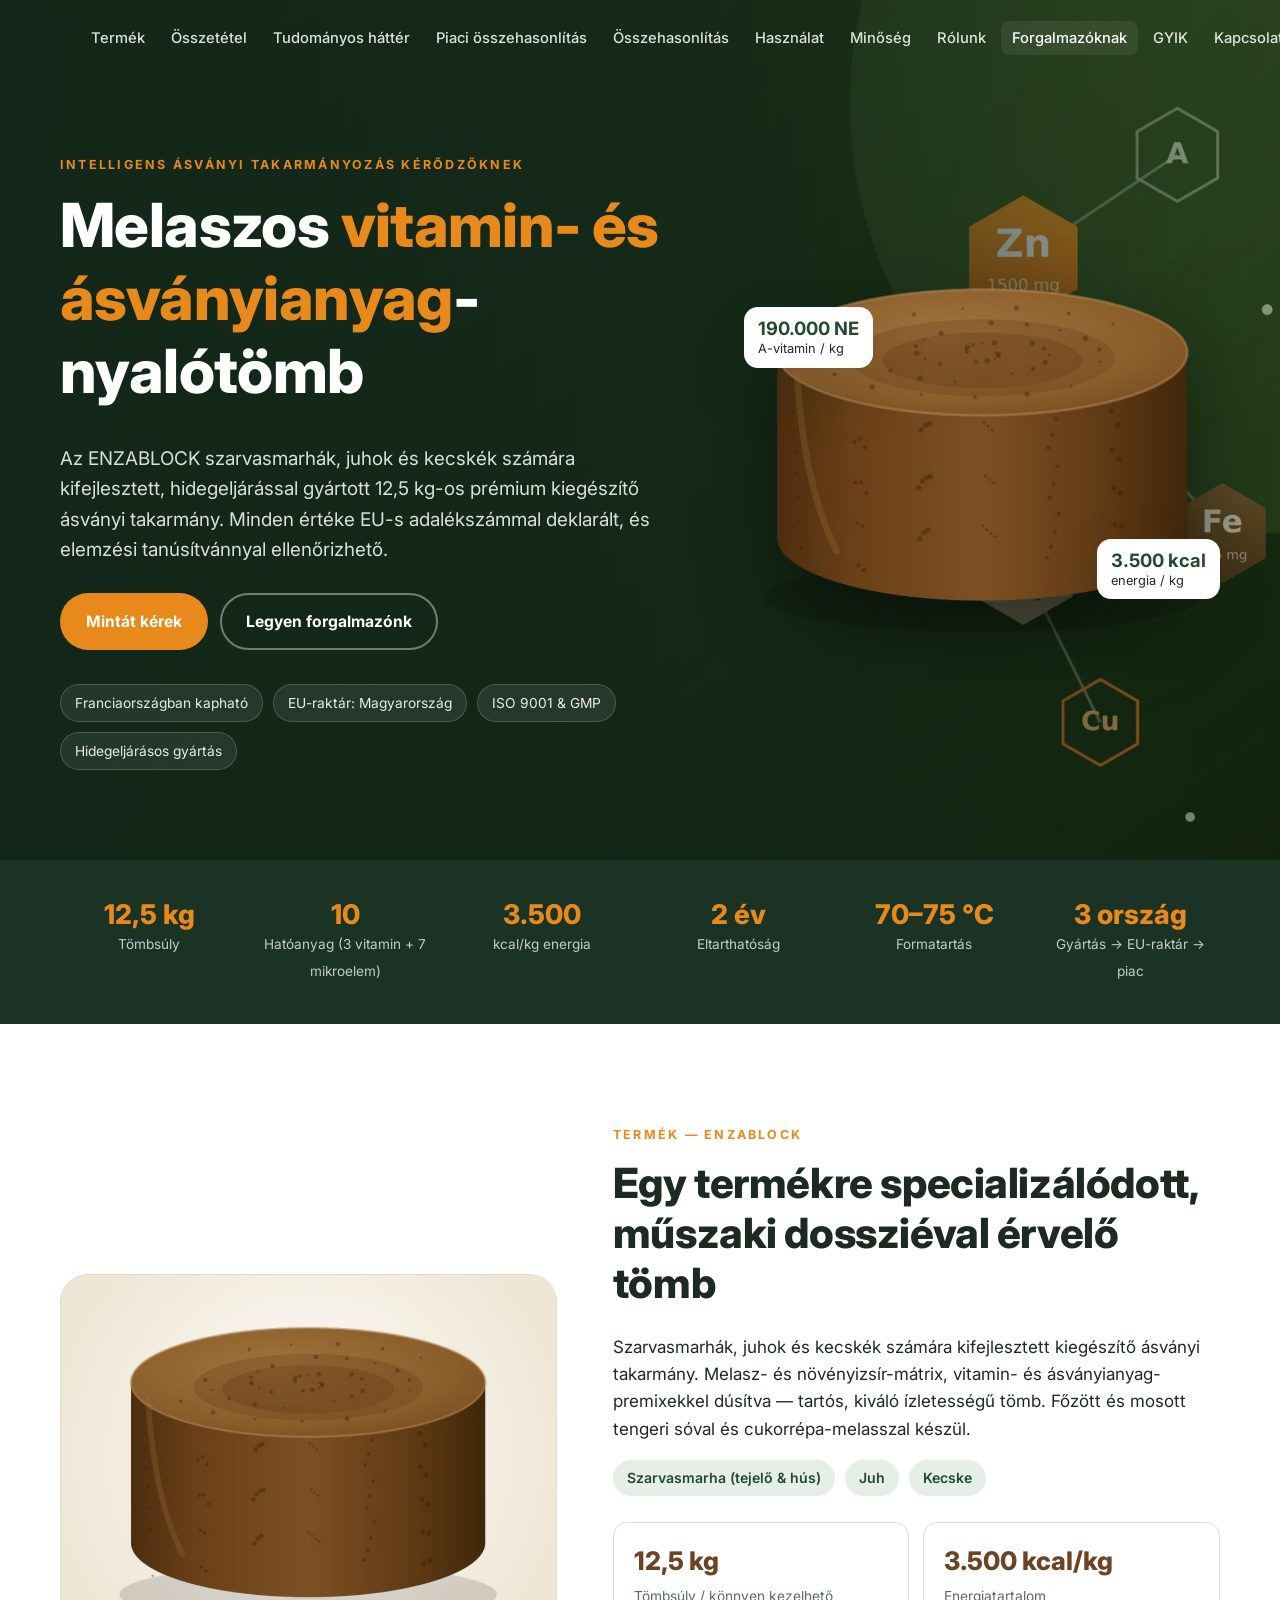
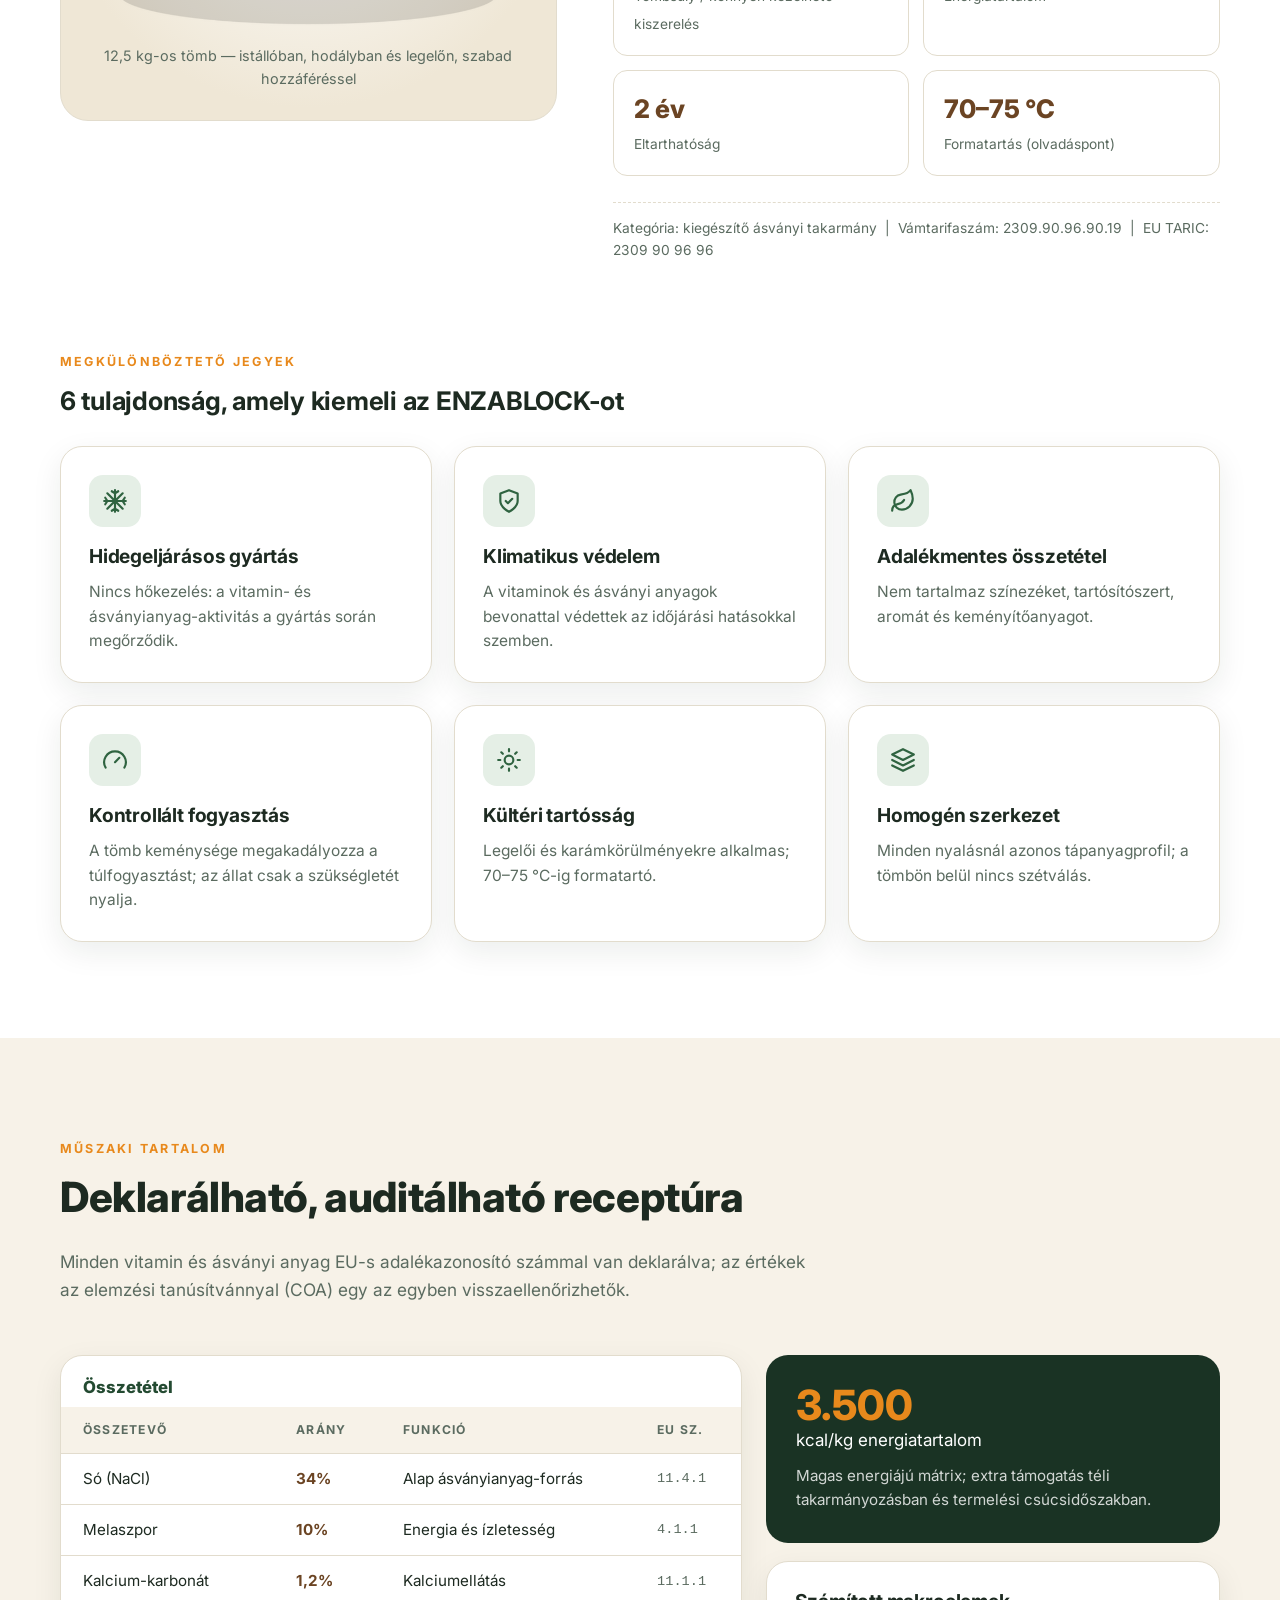
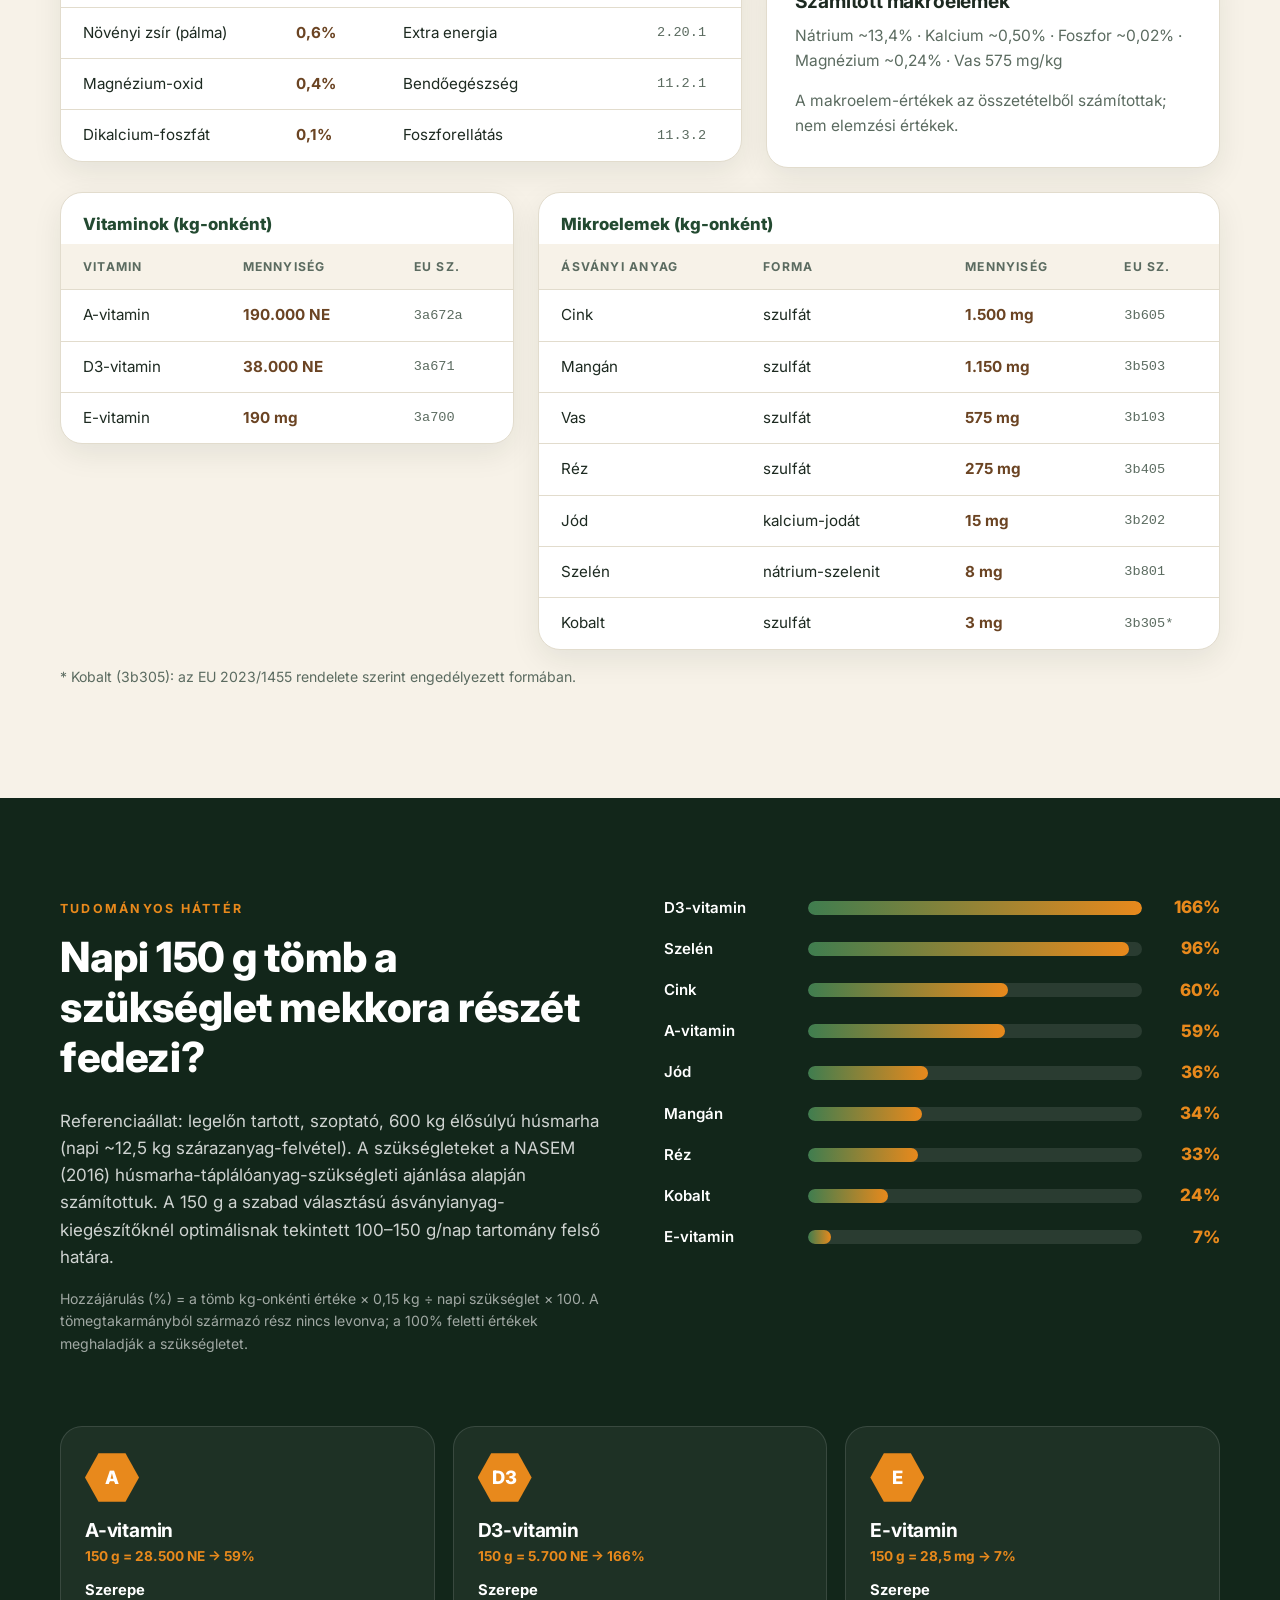
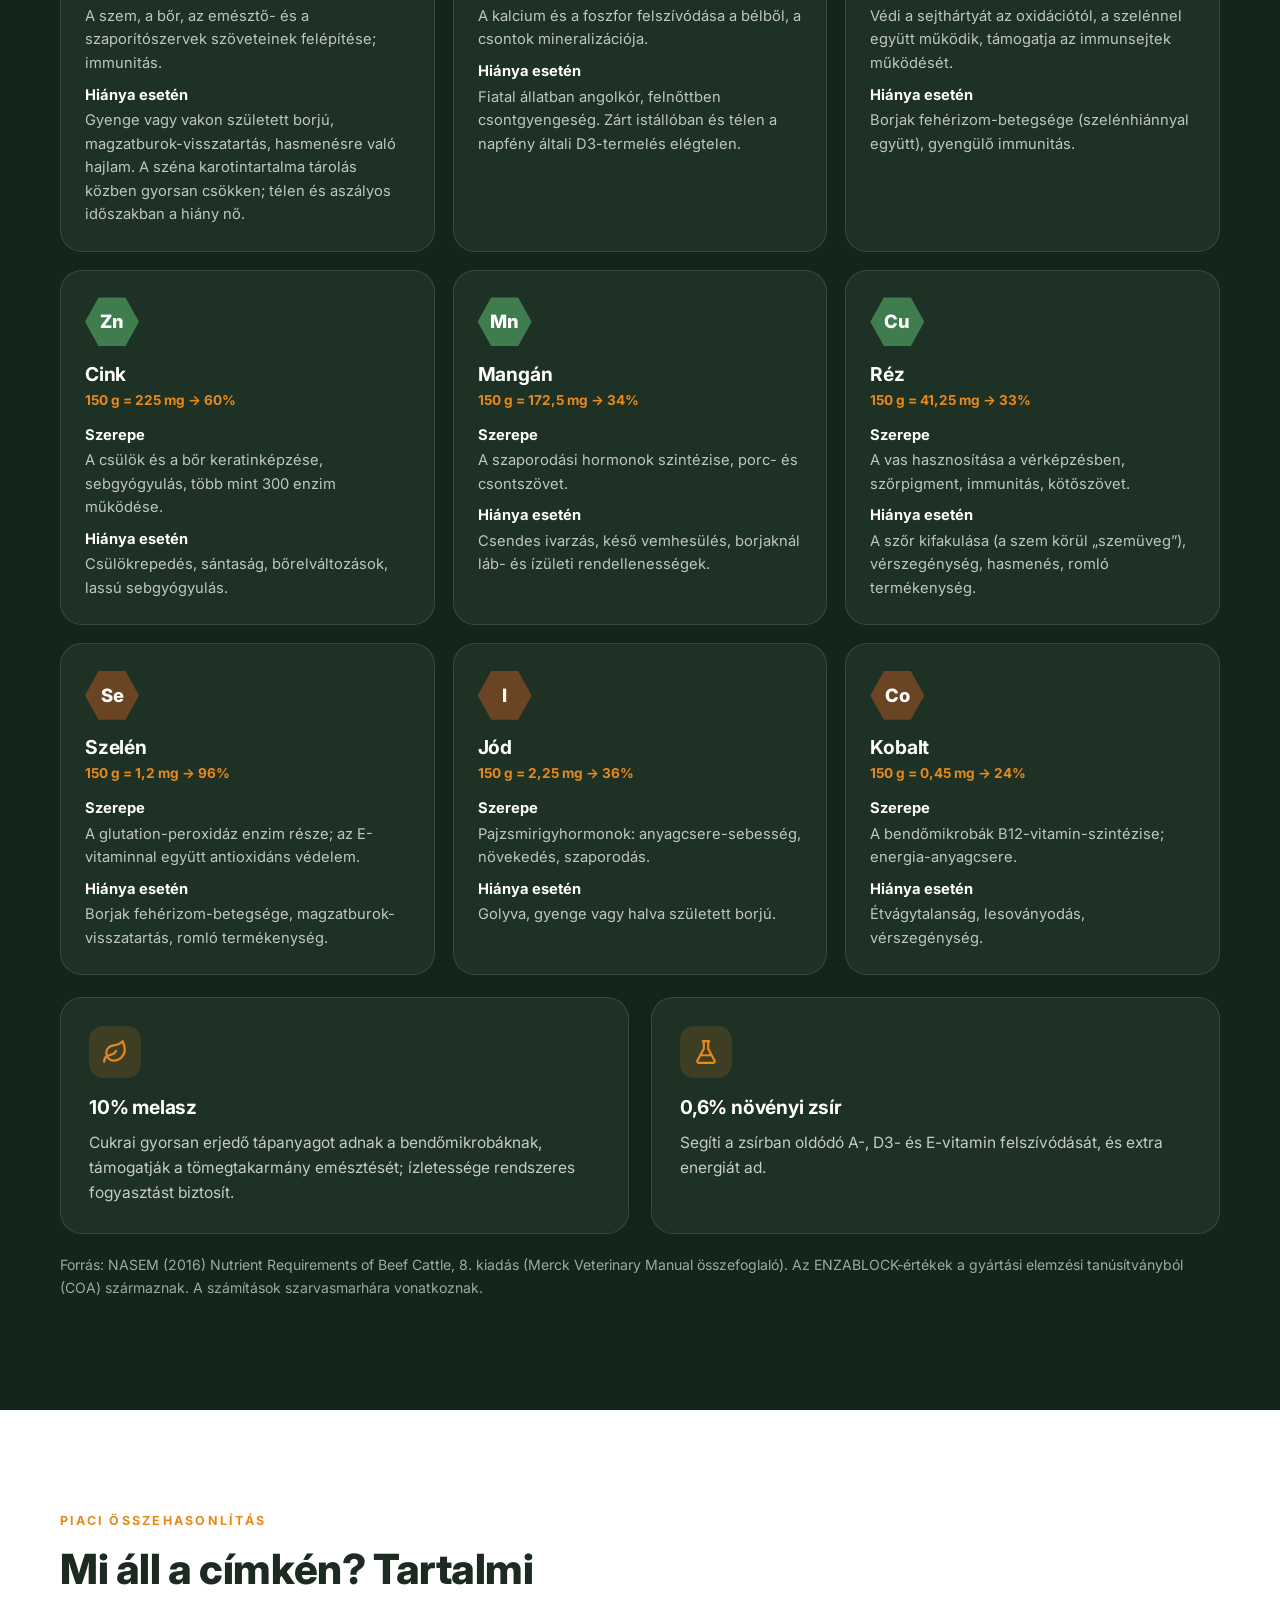
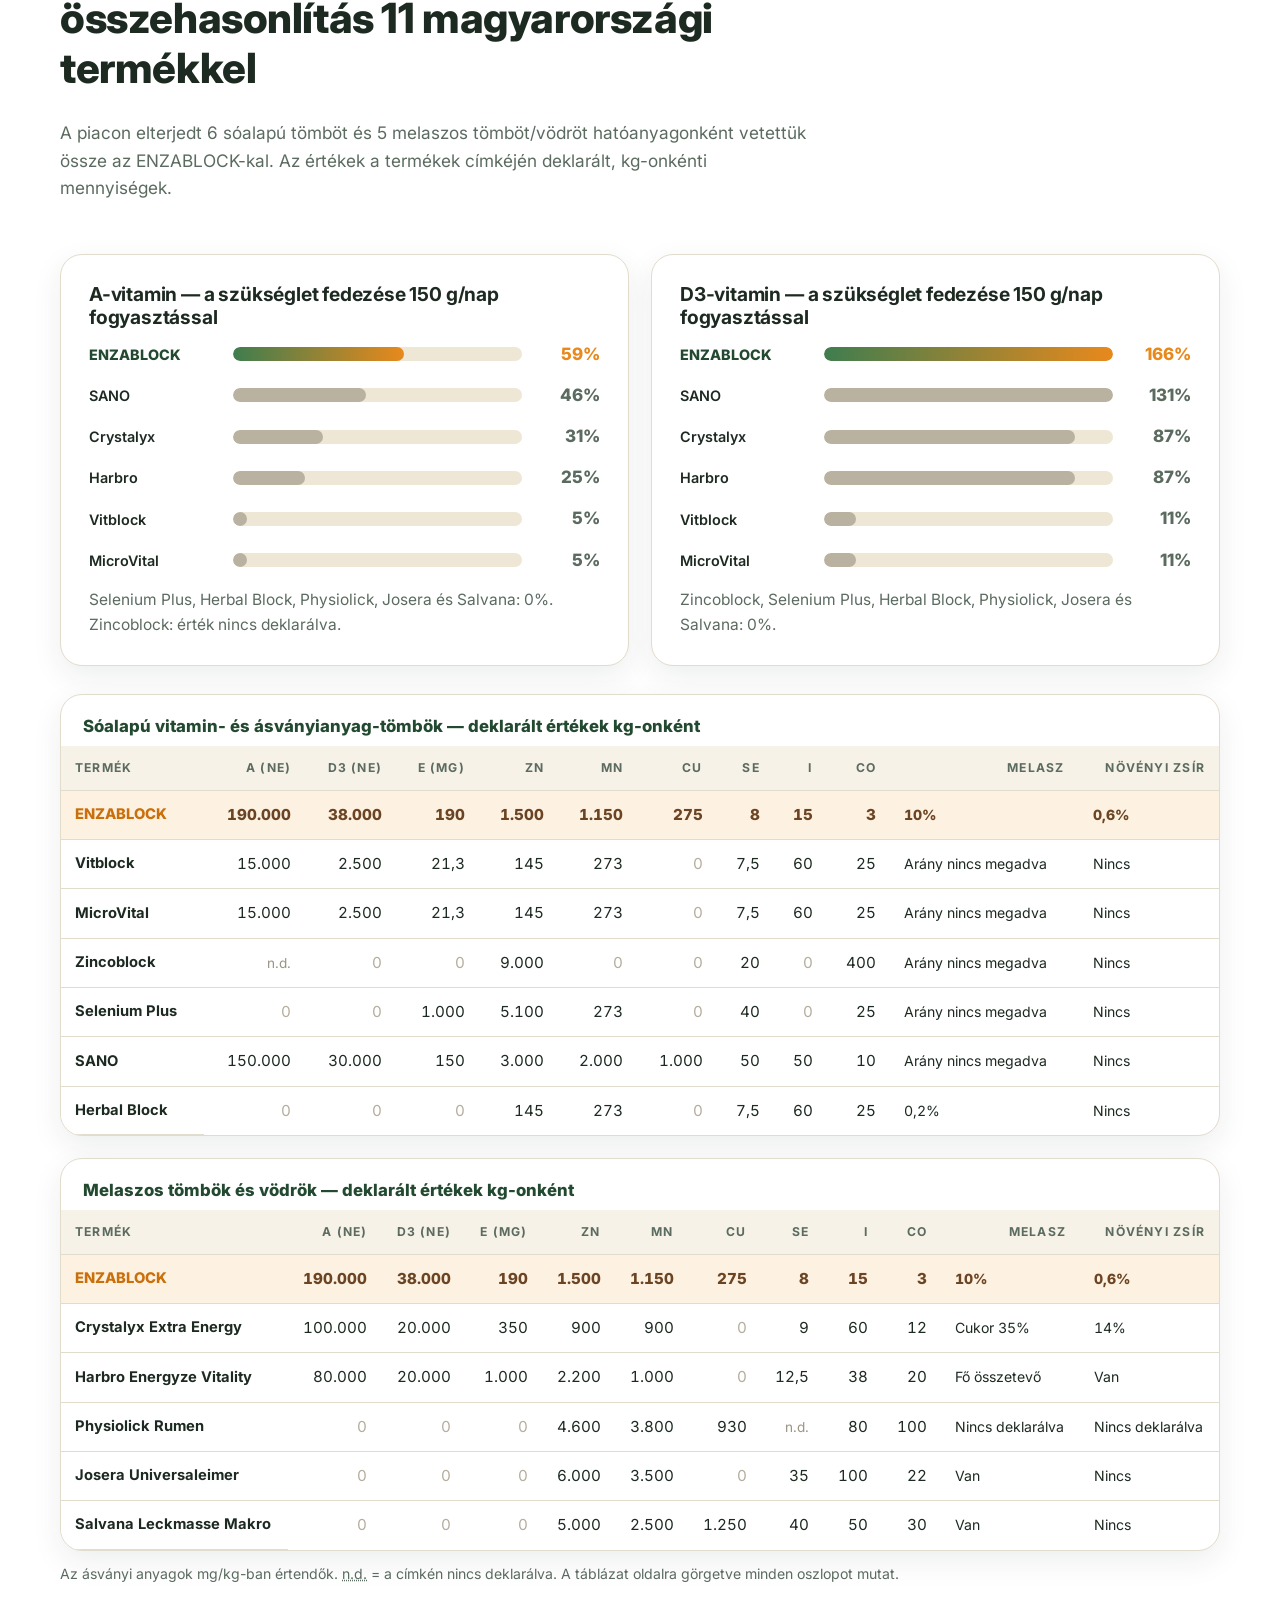
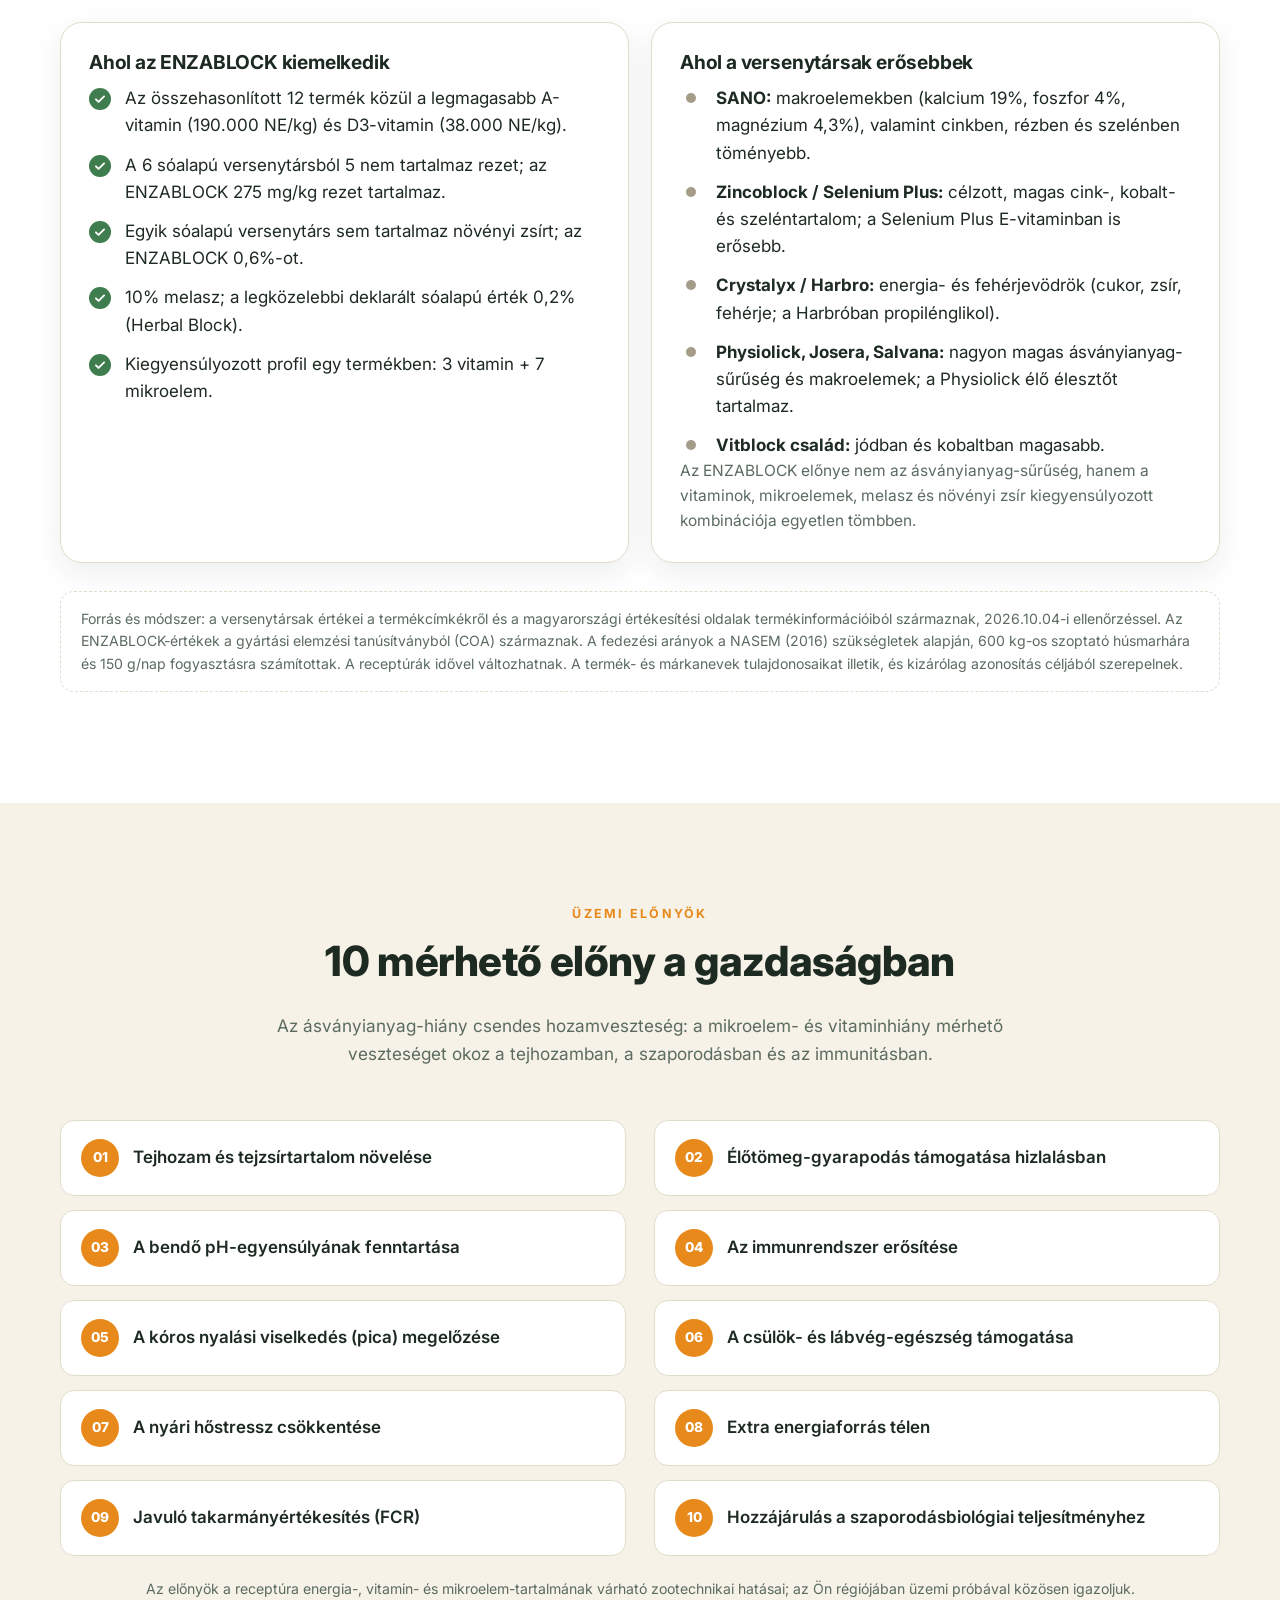
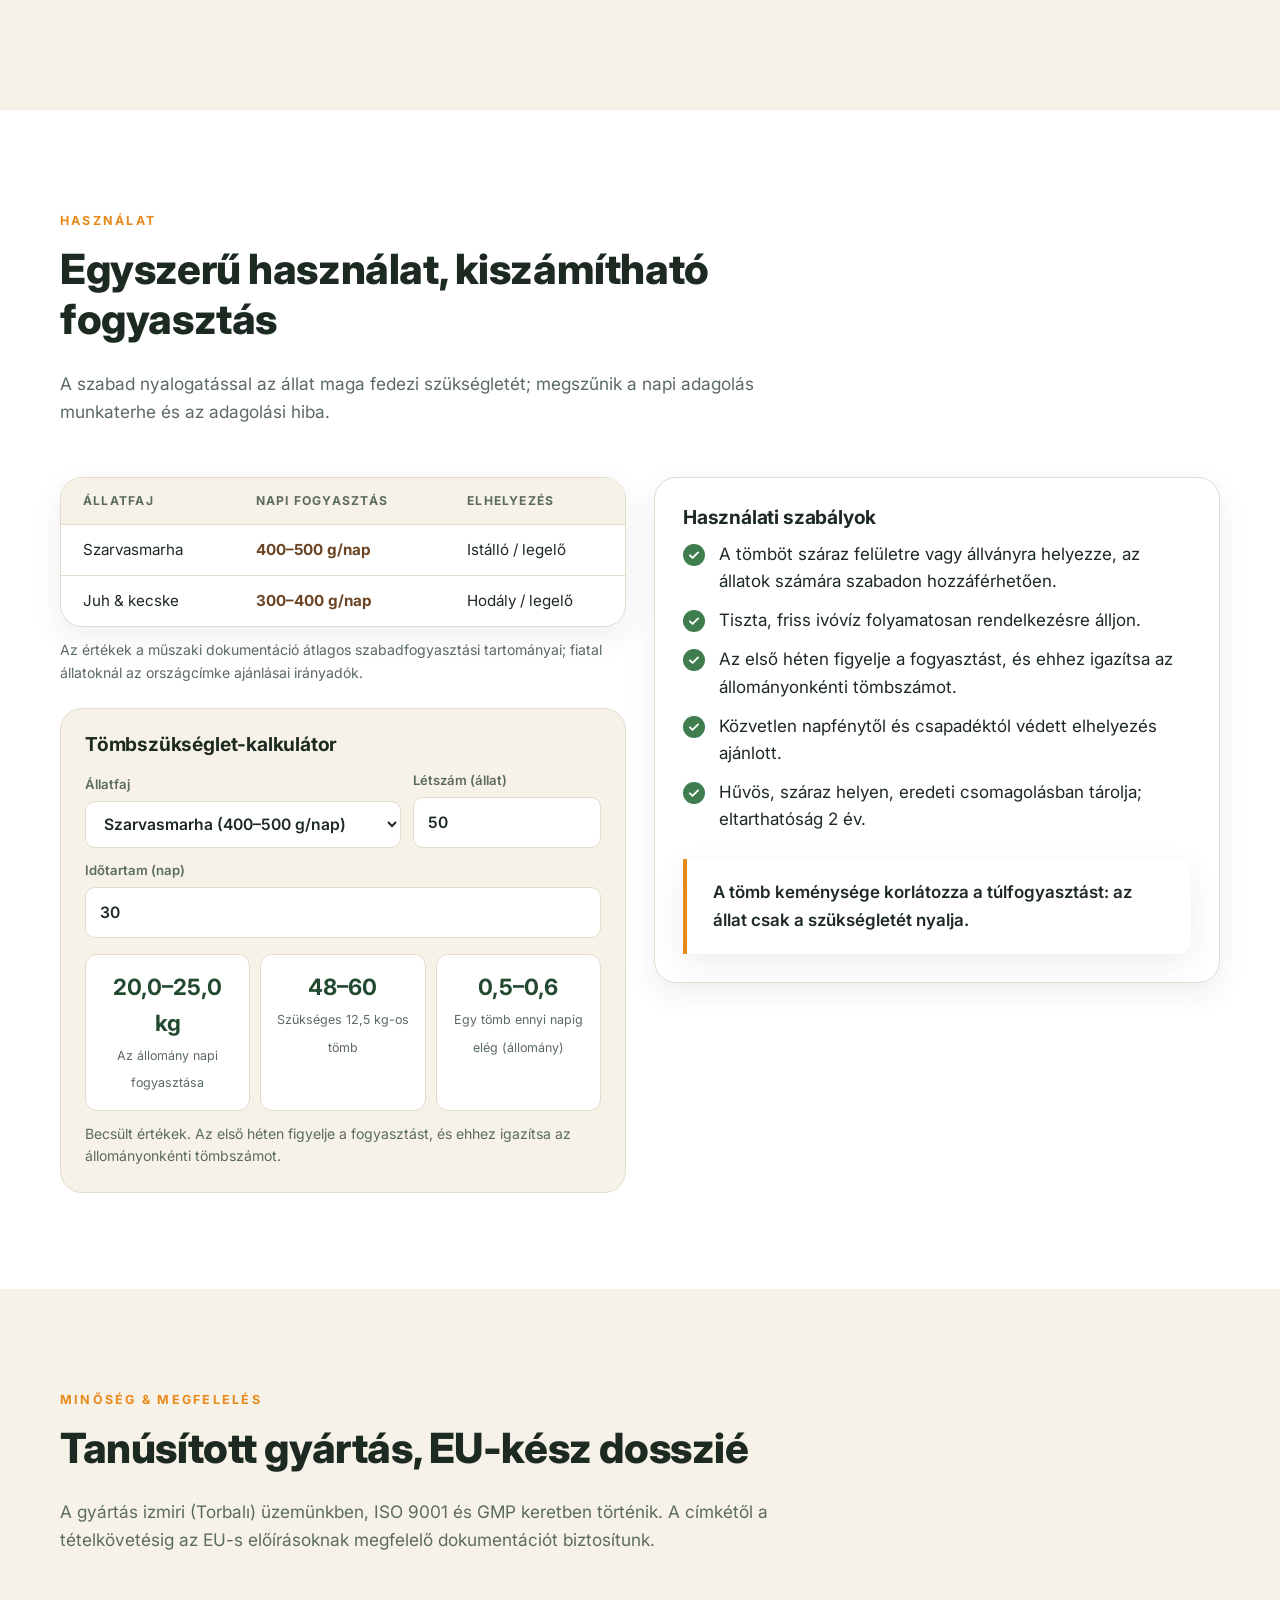
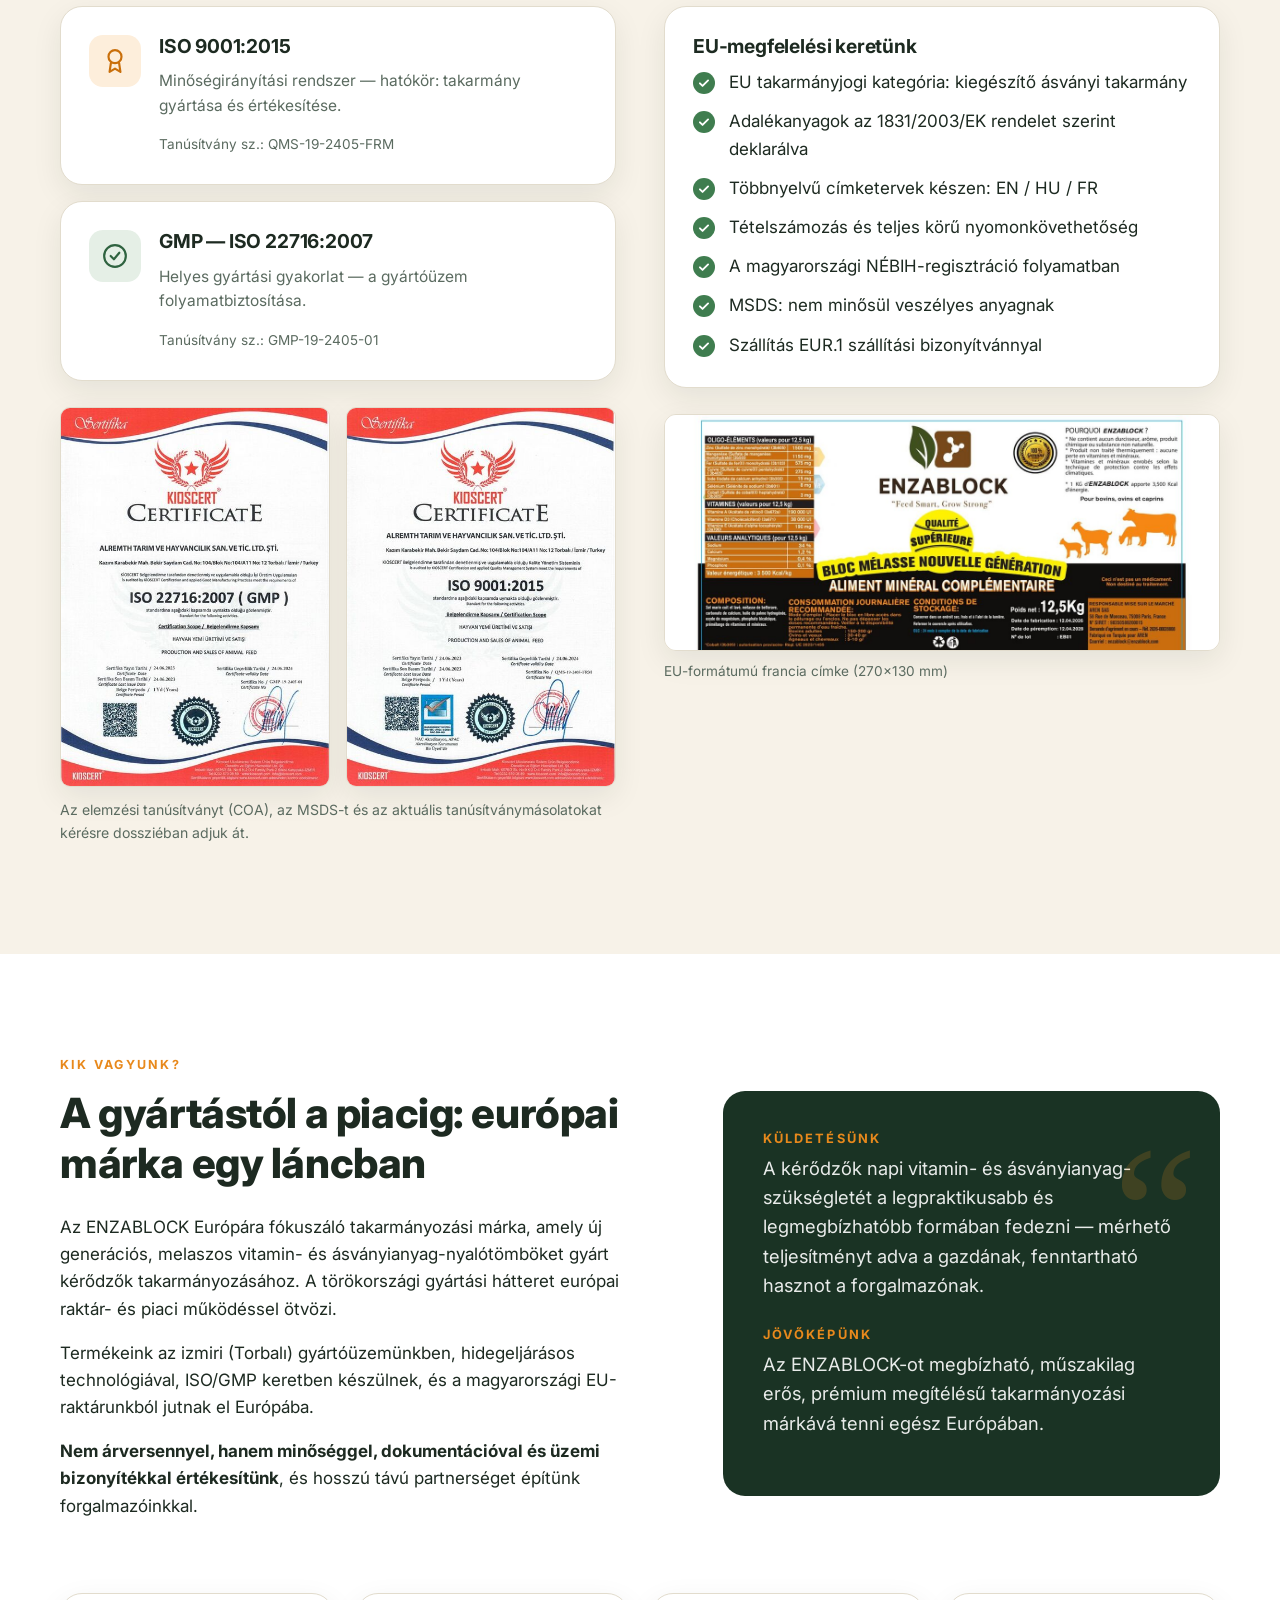
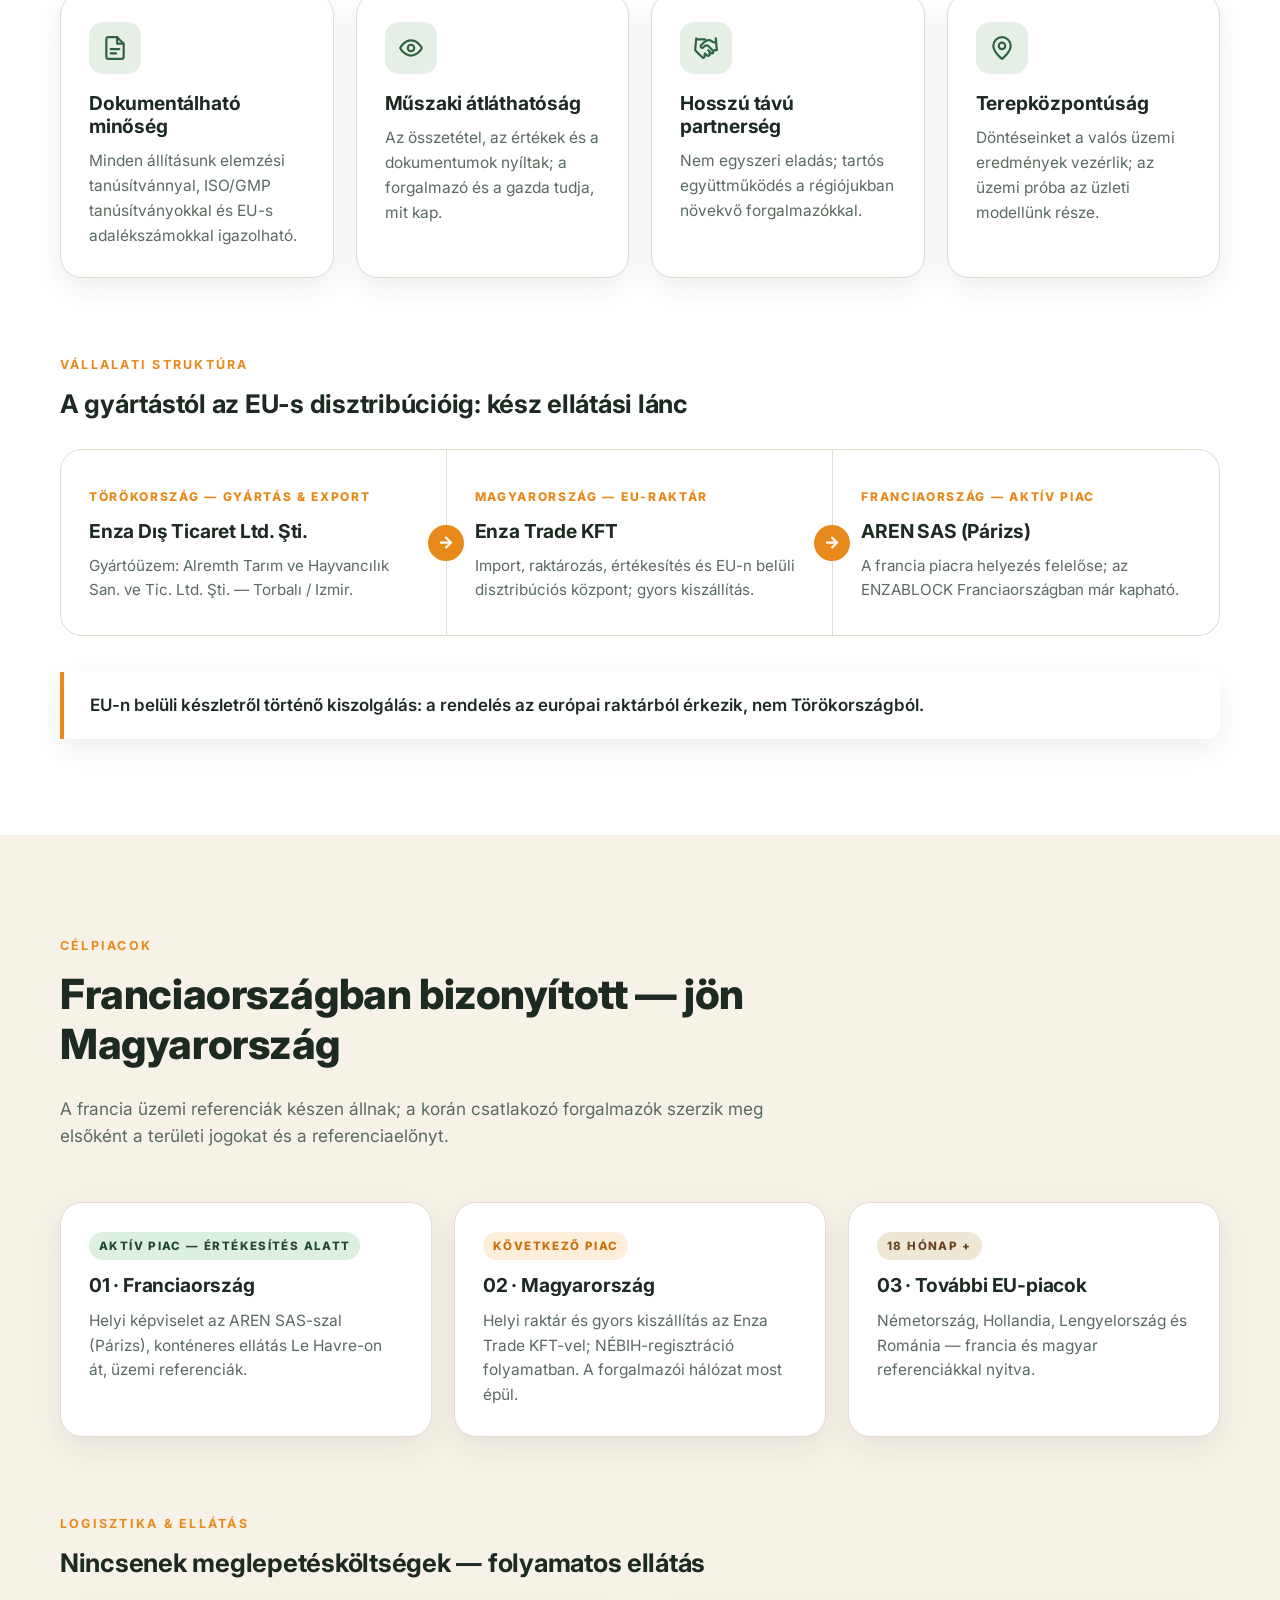
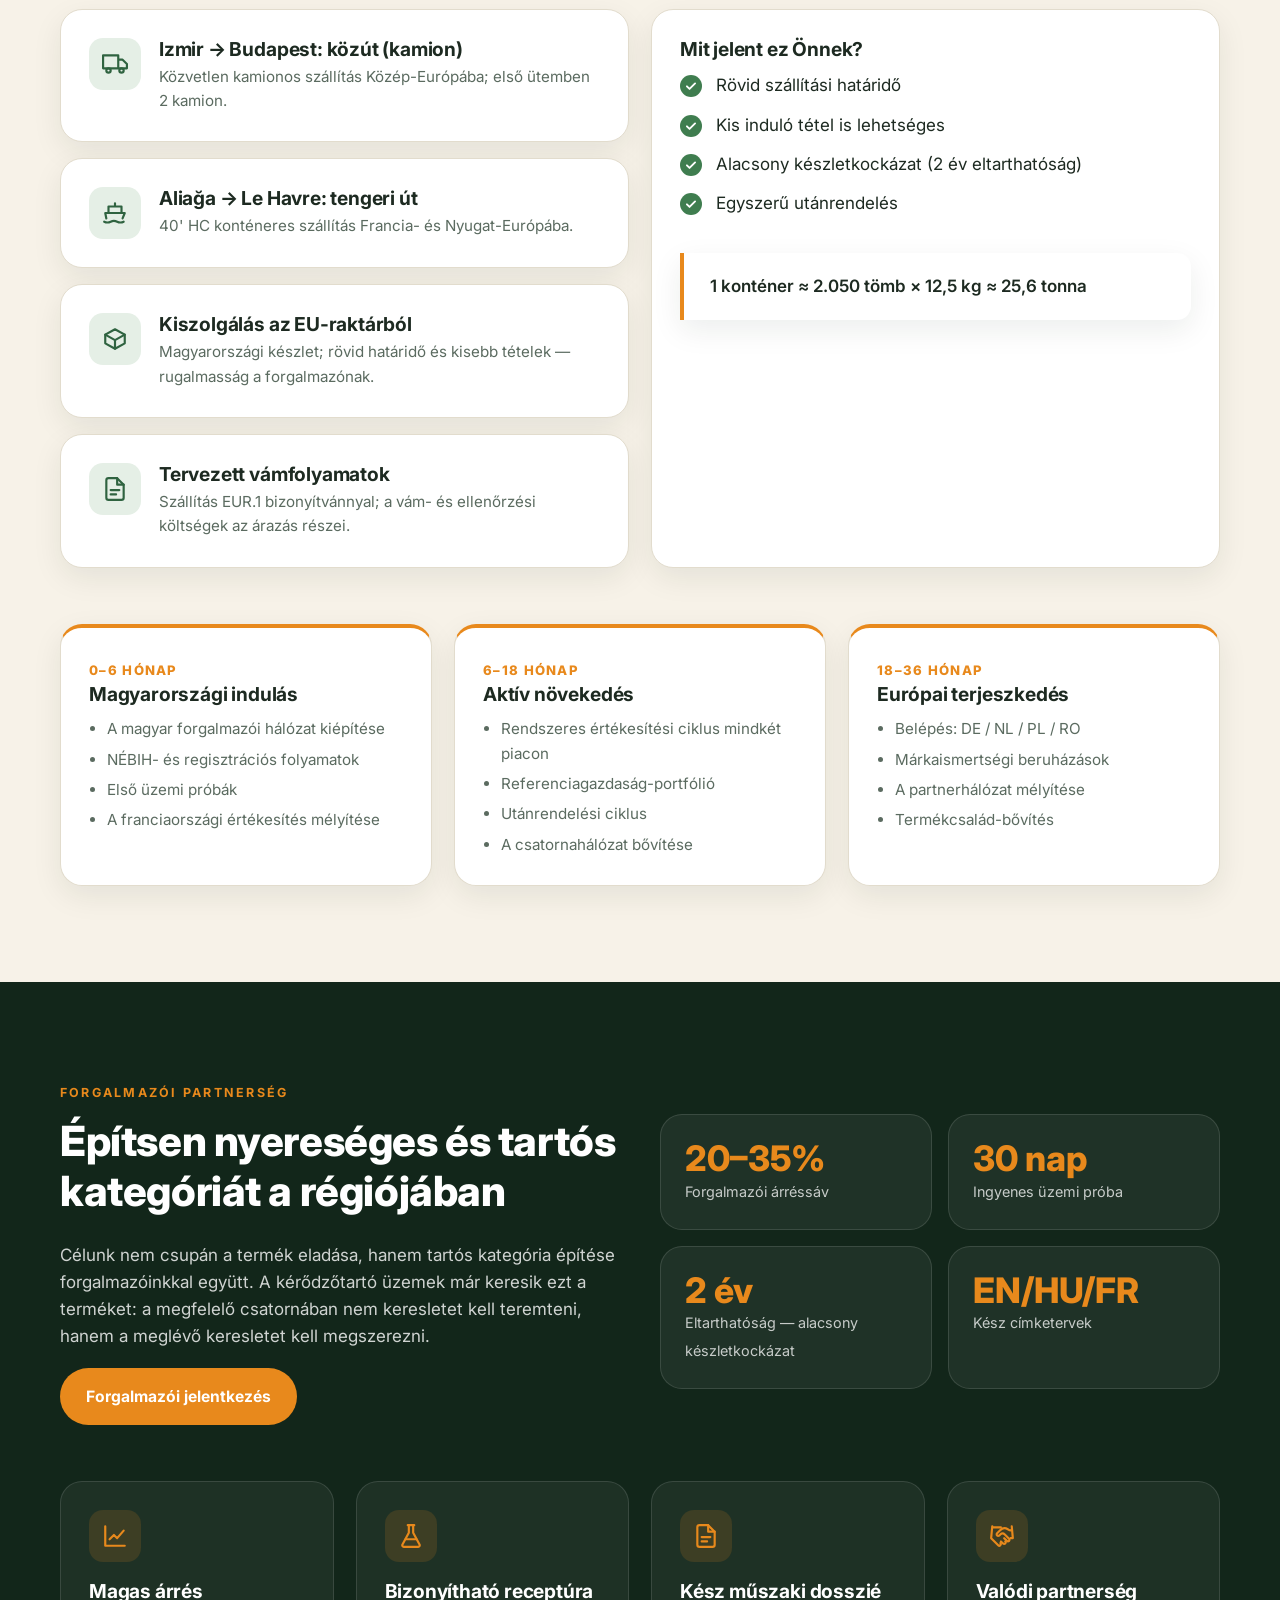
==== commit f6e790ce: "Add market comparison section (TR/HU) Ingredient comparison with 11 products on the Hungarian market" ====
--- a/hu/index.html
+++ b/hu/index.html
@@ -90,6 +90,8 @@
       <li><a href="#termek">Termék</a></li>
       <li><a href="#osszetetel">Összetétel</a></li>
       <li><a href="#tudomany">Tudományos háttér</a></li>
+          <li><a href="#osszehasonlitas">Piaci összehasonlítás</a></li>
+      <li><a href="#osszehasonlitas">Összehasonlítás</a></li>
       <li><a href="#hasznalat">Használat</a></li>
       <li><a href="#minoseg">Minőség</a></li>
       <li><a href="#rolunk">Rólunk</a></li>
@@ -337,6 +339,103 @@
       <article class="card reveal"><div class="icon"><svg><use href="#i-flask"/></svg></div><h3>0,6% növényi zsír</h3><p>Segíti a zsírban oldódó A-, D3- és E-vitamin felszívódását, és extra energiát ad.</p></article>
     </div>
     <p class="note" style="margin-top:20px">Forrás: NASEM (2016) Nutrient Requirements of Beef Cattle, 8. kiadás (Merck Veterinary Manual összefoglaló). Az ENZABLOCK-értékek a gyártási elemzési tanúsítványból (COA) származnak. A számítások szarvasmarhára vonatkoznak.</p>
+  </div>
+</section>
+
+<!-- COMPARISON -->
+<section id="osszehasonlitas">
+  <div class="container">
+    <div class="section-head reveal">
+      <span class="eyebrow">Piaci összehasonlítás</span>
+      <h2>Mi áll a címkén? Tartalmi összehasonlítás 11 magyarországi termékkel</h2>
+      <p>A piacon elterjedt 6 sóalapú tömböt és 5 melaszos tömböt/vödröt hatóanyagonként vetettük össze az ENZABLOCK-kal. Az értékek a termékek címkéjén deklarált, kg-onkénti mennyiségek.</p>
+    </div>
+
+    <div class="cmp-charts">
+      <div class="card reveal">
+        <h3>A-vitamin — a szükséglet fedezése 150 g/nap fogyasztással</h3>
+        <div class="coverage">
+          <div class="bar-row us"><span class="lbl">ENZABLOCK</span><span class="bar"><i data-w="59"></i></span><span class="pct">59%</span></div>
+          <div class="bar-row"><span class="lbl">SANO</span><span class="bar"><i data-w="46"></i></span><span class="pct">46%</span></div>
+          <div class="bar-row"><span class="lbl">Crystalyx</span><span class="bar"><i data-w="31"></i></span><span class="pct">31%</span></div>
+          <div class="bar-row"><span class="lbl">Harbro</span><span class="bar"><i data-w="25"></i></span><span class="pct">25%</span></div>
+          <div class="bar-row"><span class="lbl">Vitblock</span><span class="bar"><i data-w="5"></i></span><span class="pct">5%</span></div>
+          <div class="bar-row"><span class="lbl">MicroVital</span><span class="bar"><i data-w="5"></i></span><span class="pct">5%</span></div>
+        </div>
+        <p class="note">Selenium Plus, Herbal Block, Physiolick, Josera és Salvana: 0%. Zincoblock: érték nincs deklarálva.</p>
+      </div>
+      <div class="card reveal">
+        <h3>D3-vitamin — a szükséglet fedezése 150 g/nap fogyasztással</h3>
+        <div class="coverage">
+          <div class="bar-row us"><span class="lbl">ENZABLOCK</span><span class="bar"><i data-w="166"></i></span><span class="pct">166%</span></div>
+          <div class="bar-row"><span class="lbl">SANO</span><span class="bar"><i data-w="131"></i></span><span class="pct">131%</span></div>
+          <div class="bar-row"><span class="lbl">Crystalyx</span><span class="bar"><i data-w="87"></i></span><span class="pct">87%</span></div>
+          <div class="bar-row"><span class="lbl">Harbro</span><span class="bar"><i data-w="87"></i></span><span class="pct">87%</span></div>
+          <div class="bar-row"><span class="lbl">Vitblock</span><span class="bar"><i data-w="11"></i></span><span class="pct">11%</span></div>
+          <div class="bar-row"><span class="lbl">MicroVital</span><span class="bar"><i data-w="11"></i></span><span class="pct">11%</span></div>
+        </div>
+        <p class="note">Zincoblock, Selenium Plus, Herbal Block, Physiolick, Josera és Salvana: 0%.</p>
+      </div>
+    </div>
+
+    <div class="cmp-tables">
+      <div class="table-wrap cmp-wrap reveal">
+        <table class="cmp-table">
+          <caption>Sóalapú vitamin- és ásványianyag-tömbök — deklarált értékek kg-onként</caption>
+          <thead><tr><th>Termék</th><th>A (NE)</th><th>D3 (NE)</th><th>E (mg)</th><th>Zn</th><th>Mn</th><th>Cu</th><th>Se</th><th>I</th><th>Co</th><th>Melasz</th><th>Növényi zsír</th></tr></thead>
+          <tbody>
+            <tr class="us"><th scope="row">ENZABLOCK</th><td>190.000</td><td>38.000</td><td>190</td><td>1.500</td><td>1.150</td><td>275</td><td>8</td><td>15</td><td>3</td><td>10%</td><td>0,6%</td></tr>
+            <tr><th scope="row">Vitblock</th><td>15.000</td><td>2.500</td><td>21,3</td><td>145</td><td>273</td><td><span class="zero">0</span></td><td>7,5</td><td>60</td><td>25</td><td>Arány nincs megadva</td><td>Nincs</td></tr>
+            <tr><th scope="row">MicroVital</th><td>15.000</td><td>2.500</td><td>21,3</td><td>145</td><td>273</td><td><span class="zero">0</span></td><td>7,5</td><td>60</td><td>25</td><td>Arány nincs megadva</td><td>Nincs</td></tr>
+            <tr><th scope="row">Zincoblock</th><td><abbr title="Nincs deklarálva">n.d.</abbr></td><td><span class="zero">0</span></td><td><span class="zero">0</span></td><td>9.000</td><td><span class="zero">0</span></td><td><span class="zero">0</span></td><td>20</td><td><span class="zero">0</span></td><td>400</td><td>Arány nincs megadva</td><td>Nincs</td></tr>
+            <tr><th scope="row">Selenium Plus</th><td><span class="zero">0</span></td><td><span class="zero">0</span></td><td>1.000</td><td>5.100</td><td>273</td><td><span class="zero">0</span></td><td>40</td><td><span class="zero">0</span></td><td>25</td><td>Arány nincs megadva</td><td>Nincs</td></tr>
+            <tr><th scope="row">SANO</th><td>150.000</td><td>30.000</td><td>150</td><td>3.000</td><td>2.000</td><td>1.000</td><td>50</td><td>50</td><td>10</td><td>Arány nincs megadva</td><td>Nincs</td></tr>
+            <tr><th scope="row">Herbal Block</th><td><span class="zero">0</span></td><td><span class="zero">0</span></td><td><span class="zero">0</span></td><td>145</td><td>273</td><td><span class="zero">0</span></td><td>7,5</td><td>60</td><td>25</td><td>0,2%</td><td>Nincs</td></tr>
+          </tbody>
+        </table>
+      </div>
+      <div class="table-wrap cmp-wrap reveal">
+        <table class="cmp-table">
+          <caption>Melaszos tömbök és vödrök — deklarált értékek kg-onként</caption>
+          <thead><tr><th>Termék</th><th>A (NE)</th><th>D3 (NE)</th><th>E (mg)</th><th>Zn</th><th>Mn</th><th>Cu</th><th>Se</th><th>I</th><th>Co</th><th>Melasz</th><th>Növényi zsír</th></tr></thead>
+          <tbody>
+            <tr class="us"><th scope="row">ENZABLOCK</th><td>190.000</td><td>38.000</td><td>190</td><td>1.500</td><td>1.150</td><td>275</td><td>8</td><td>15</td><td>3</td><td>10%</td><td>0,6%</td></tr>
+            <tr><th scope="row">Crystalyx Extra Energy</th><td>100.000</td><td>20.000</td><td>350</td><td>900</td><td>900</td><td><span class="zero">0</span></td><td>9</td><td>60</td><td>12</td><td>Cukor 35%</td><td>14%</td></tr>
+            <tr><th scope="row">Harbro Energyze Vitality</th><td>80.000</td><td>20.000</td><td>1.000</td><td>2.200</td><td>1.000</td><td><span class="zero">0</span></td><td>12,5</td><td>38</td><td>20</td><td>Fő összetevő</td><td>Van</td></tr>
+            <tr><th scope="row">Physiolick Rumen</th><td><span class="zero">0</span></td><td><span class="zero">0</span></td><td><span class="zero">0</span></td><td>4.600</td><td>3.800</td><td>930</td><td><abbr title="Nincs deklarálva">n.d.</abbr></td><td>80</td><td>100</td><td>Nincs deklarálva</td><td>Nincs deklarálva</td></tr>
+            <tr><th scope="row">Josera Universaleimer</th><td><span class="zero">0</span></td><td><span class="zero">0</span></td><td><span class="zero">0</span></td><td>6.000</td><td>3.500</td><td><span class="zero">0</span></td><td>35</td><td>100</td><td>22</td><td>Van</td><td>Nincs</td></tr>
+            <tr><th scope="row">Salvana Leckmasse Makro</th><td><span class="zero">0</span></td><td><span class="zero">0</span></td><td><span class="zero">0</span></td><td>5.000</td><td>2.500</td><td>1.250</td><td>40</td><td>50</td><td>30</td><td>Van</td><td>Nincs</td></tr>
+          </tbody>
+        </table>
+      </div>
+    </div>
+    <p class="note" style="margin-top:12px">Az ásványi anyagok mg/kg-ban értendők. <abbr title="Nincs deklarálva">n.d.</abbr> = a címkén nincs deklarálva. A táblázat oldalra görgetve minden oszlopot mutat.</p>
+
+    <div class="grid grid-2" style="margin-top:36px">
+      <div class="card reveal">
+        <h3>Ahol az ENZABLOCK kiemelkedik</h3>
+        <ul class="check-list">
+          <li>Az összehasonlított 12 termék közül a legmagasabb A-vitamin (190.000 NE/kg) és D3-vitamin (38.000 NE/kg).</li>
+          <li>A 6 sóalapú versenytársból 5 nem tartalmaz rezet; az ENZABLOCK 275 mg/kg rezet tartalmaz.</li>
+          <li>Egyik sóalapú versenytárs sem tartalmaz növényi zsírt; az ENZABLOCK 0,6%-ot.</li>
+          <li>10% melasz; a legközelebbi deklarált sóalapú érték 0,2% (Herbal Block).</li>
+          <li>Kiegyensúlyozott profil egy termékben: 3 vitamin + 7 mikroelem.</li>
+        </ul>
+      </div>
+      <div class="card reveal">
+        <h3>Ahol a versenytársak erősebbek</h3>
+        <ul class="check-list neutral">
+          <li><strong>SANO:</strong> makroelemekben (kalcium 19%, foszfor 4%, magnézium 4,3%), valamint cinkben, rézben és szelénben töményebb.</li>
+          <li><strong>Zincoblock / Selenium Plus:</strong> célzott, magas cink-, kobalt- és szeléntartalom; a Selenium Plus E-vitaminban is erősebb.</li>
+          <li><strong>Crystalyx / Harbro:</strong> energia- és fehérjevödrök (cukor, zsír, fehérje; a Harbróban propilénglikol).</li>
+          <li><strong>Physiolick, Josera, Salvana:</strong> nagyon magas ásványianyag-sűrűség és makroelemek; a Physiolick élő élesztőt tartalmaz.</li>
+          <li><strong>Vitblock család:</strong> jódban és kobaltban magasabb.</li>
+        </ul>
+        <p class="note">Az ENZABLOCK előnye nem az ásványianyag-sűrűség, hanem a vitaminok, mikroelemek, melasz és növényi zsír kiegyensúlyozott kombinációja egyetlen tömbben.</p>
+      </div>
+    </div>
+
+    <p class="note cmp-source">Forrás és módszer: a versenytársak értékei a termékcímkékről és a magyarországi értékesítési oldalak termékinformációiból származnak, 2026.10.04-i ellenőrzéssel. Az ENZABLOCK-értékek a gyártási elemzési tanúsítványból (COA) származnak. A fedezési arányok a NASEM (2016) szükségletek alapján, 600 kg-os szoptató húsmarhára és 150 g/nap fogyasztásra számítottak. A receptúrák idővel változhatnak. A termék- és márkanevek tulajdonosaikat illetik, és kizárólag azonosítás céljából szerepelnek.</p>
   </div>
 </section>
 
--- a/assets/css/style.css
+++ b/assets/css/style.css
@@ -463,3 +463,29 @@
 /* ---------- Small refinements ---------- */
 .section-dark .trial-day p { color: rgba(255,255,255,.72); }
 .calc-row label:first-child { flex: 2 1 220px; }
+
+/* ---------- Market comparison ---------- */
+.cmp-charts { display: grid; grid-template-columns: 1fr 1fr; gap: 22px; margin-bottom: 28px; }
+.cmp-charts > * { min-width: 0; }
+.cmp-charts .bar { background: var(--cream-2); }
+.cmp-charts .bar-row .lbl { font-size: .9rem; }
+.cmp-charts .bar-row.us .lbl { color: var(--green-700); font-weight: 800; }
+.cmp-charts .bar-row:not(.us) .bar i { background: #b9b2a1; }
+.cmp-charts .bar-row:not(.us) .pct { color: var(--muted); }
+.cmp-charts .coverage { margin-bottom: 14px; }
+.cmp-tables { display: grid; gap: 22px; }
+.cmp-table th, .cmp-table td { padding: 12px 14px; text-align: right; font-variant-numeric: tabular-nums; }
+.cmp-table thead th:first-child, .cmp-table tbody th { text-align: left; }
+.cmp-table tbody th {
+  position: sticky; left: 0; z-index: 1; background: #fff; font-weight: 700; font-size: .92rem;
+  text-transform: none; letter-spacing: 0; color: var(--ink); box-shadow: 1px 0 0 var(--line);
+}
+.cmp-table thead th:first-child { position: sticky; left: 0; z-index: 2; }
+.cmp-table td:nth-last-child(-n+2) { text-align: left; white-space: normal; min-width: 120px; font-size: .88rem; }
+.cmp-table tr.us td, .cmp-table tr.us th { background: #fdf1e1; color: var(--brown); font-weight: 800; }
+.cmp-table tr.us th { color: var(--orange-dark); }
+.cmp-table .zero { color: #b5ae9e; }
+.cmp-table abbr { text-decoration: none; color: #9c9584; font-size: .85rem; cursor: help; }
+.check-list.neutral li::before { background-color: #a49c89; background-image: none; width: 10px; height: 10px; top: 8px; left: 6px; }
+.cmp-source { margin-top: 28px; padding: 16px 20px; border: 1px dashed var(--line); border-radius: var(--radius); }
+@media (max-width: 900px) { .cmp-charts { grid-template-columns: 1fr; } }
